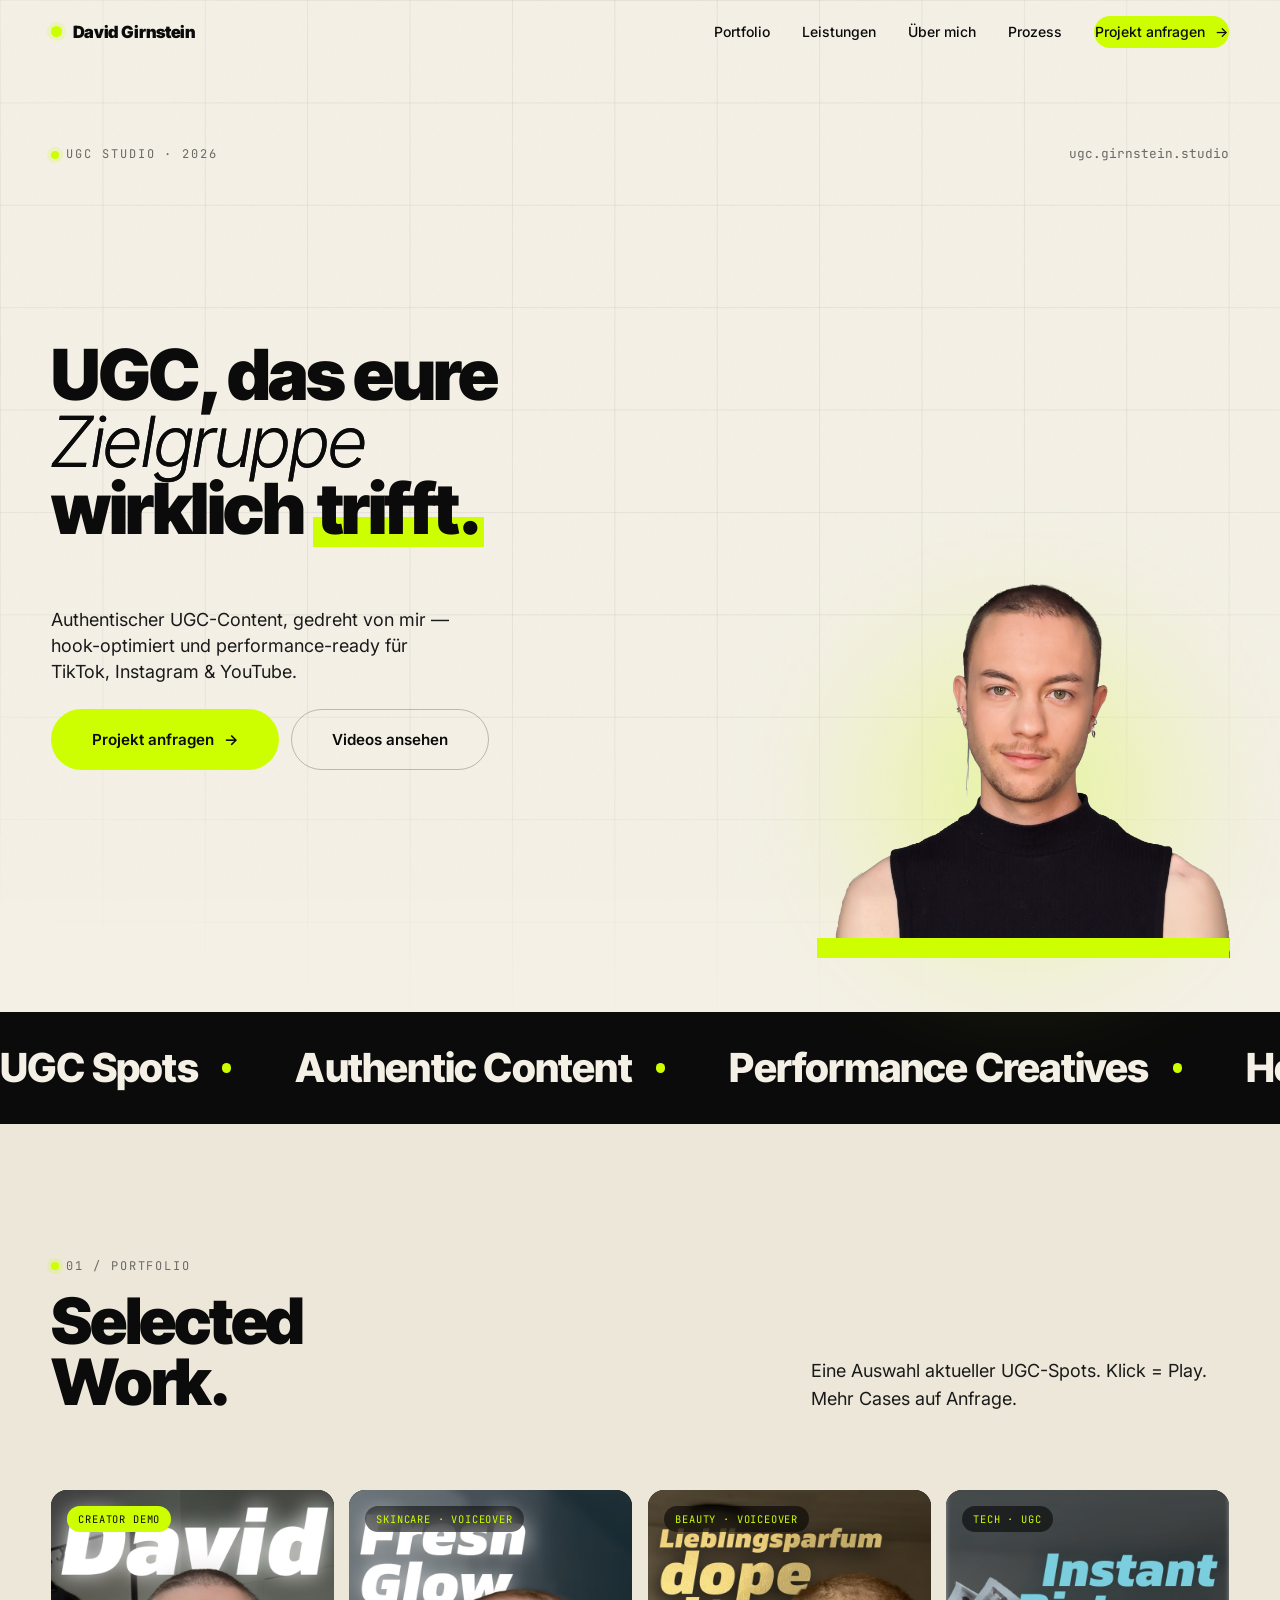
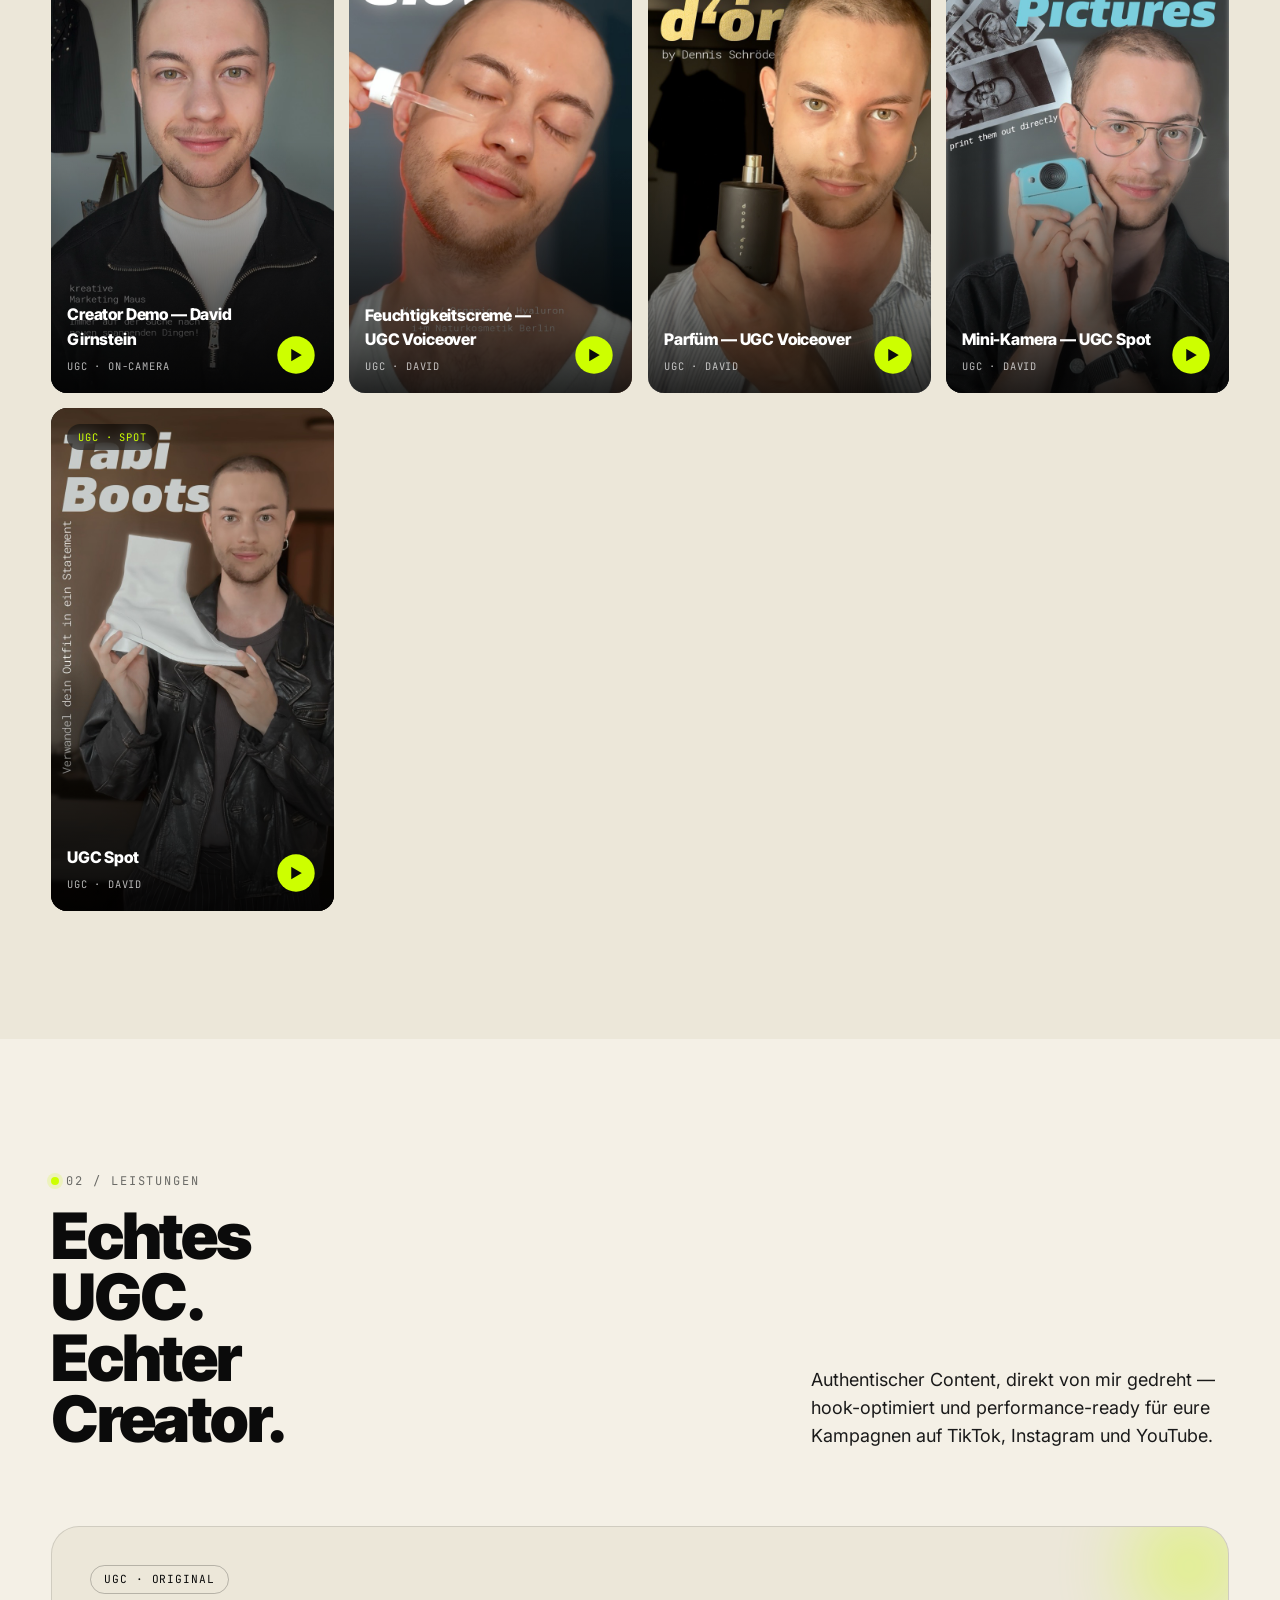
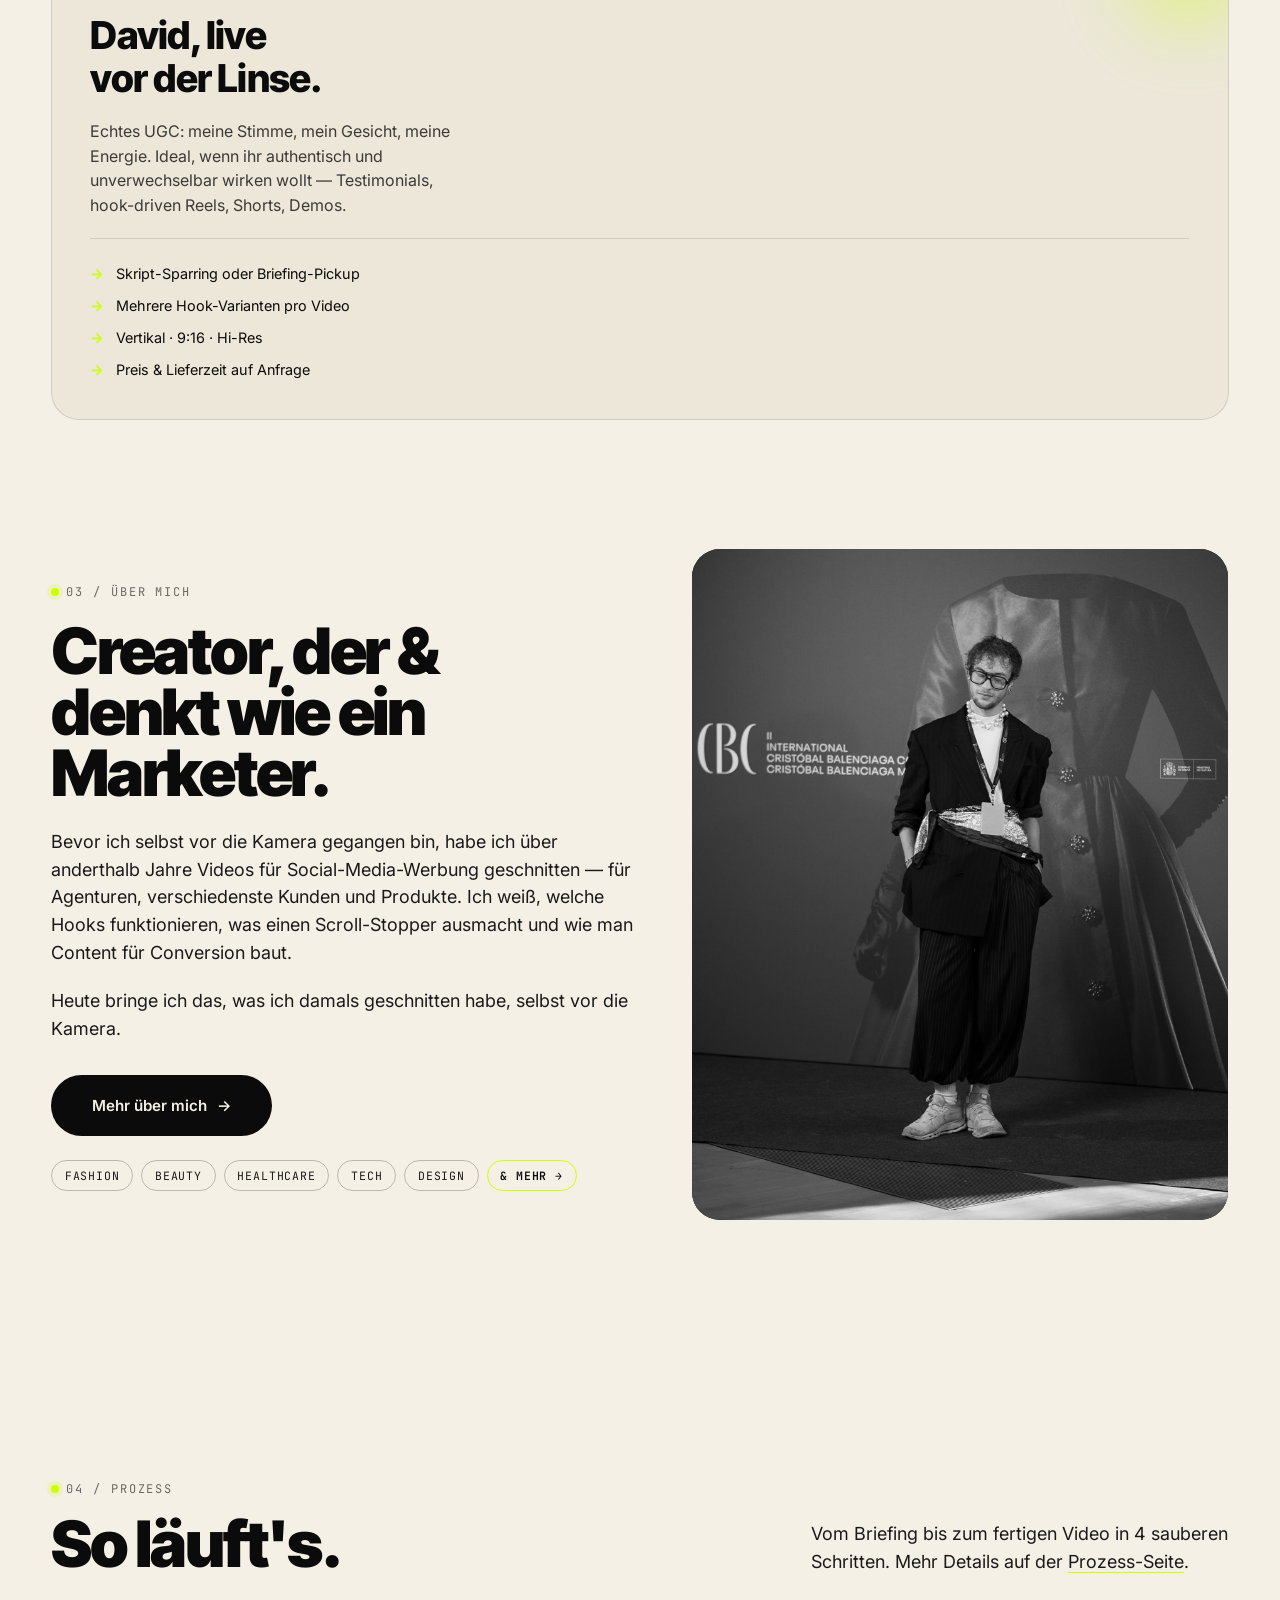
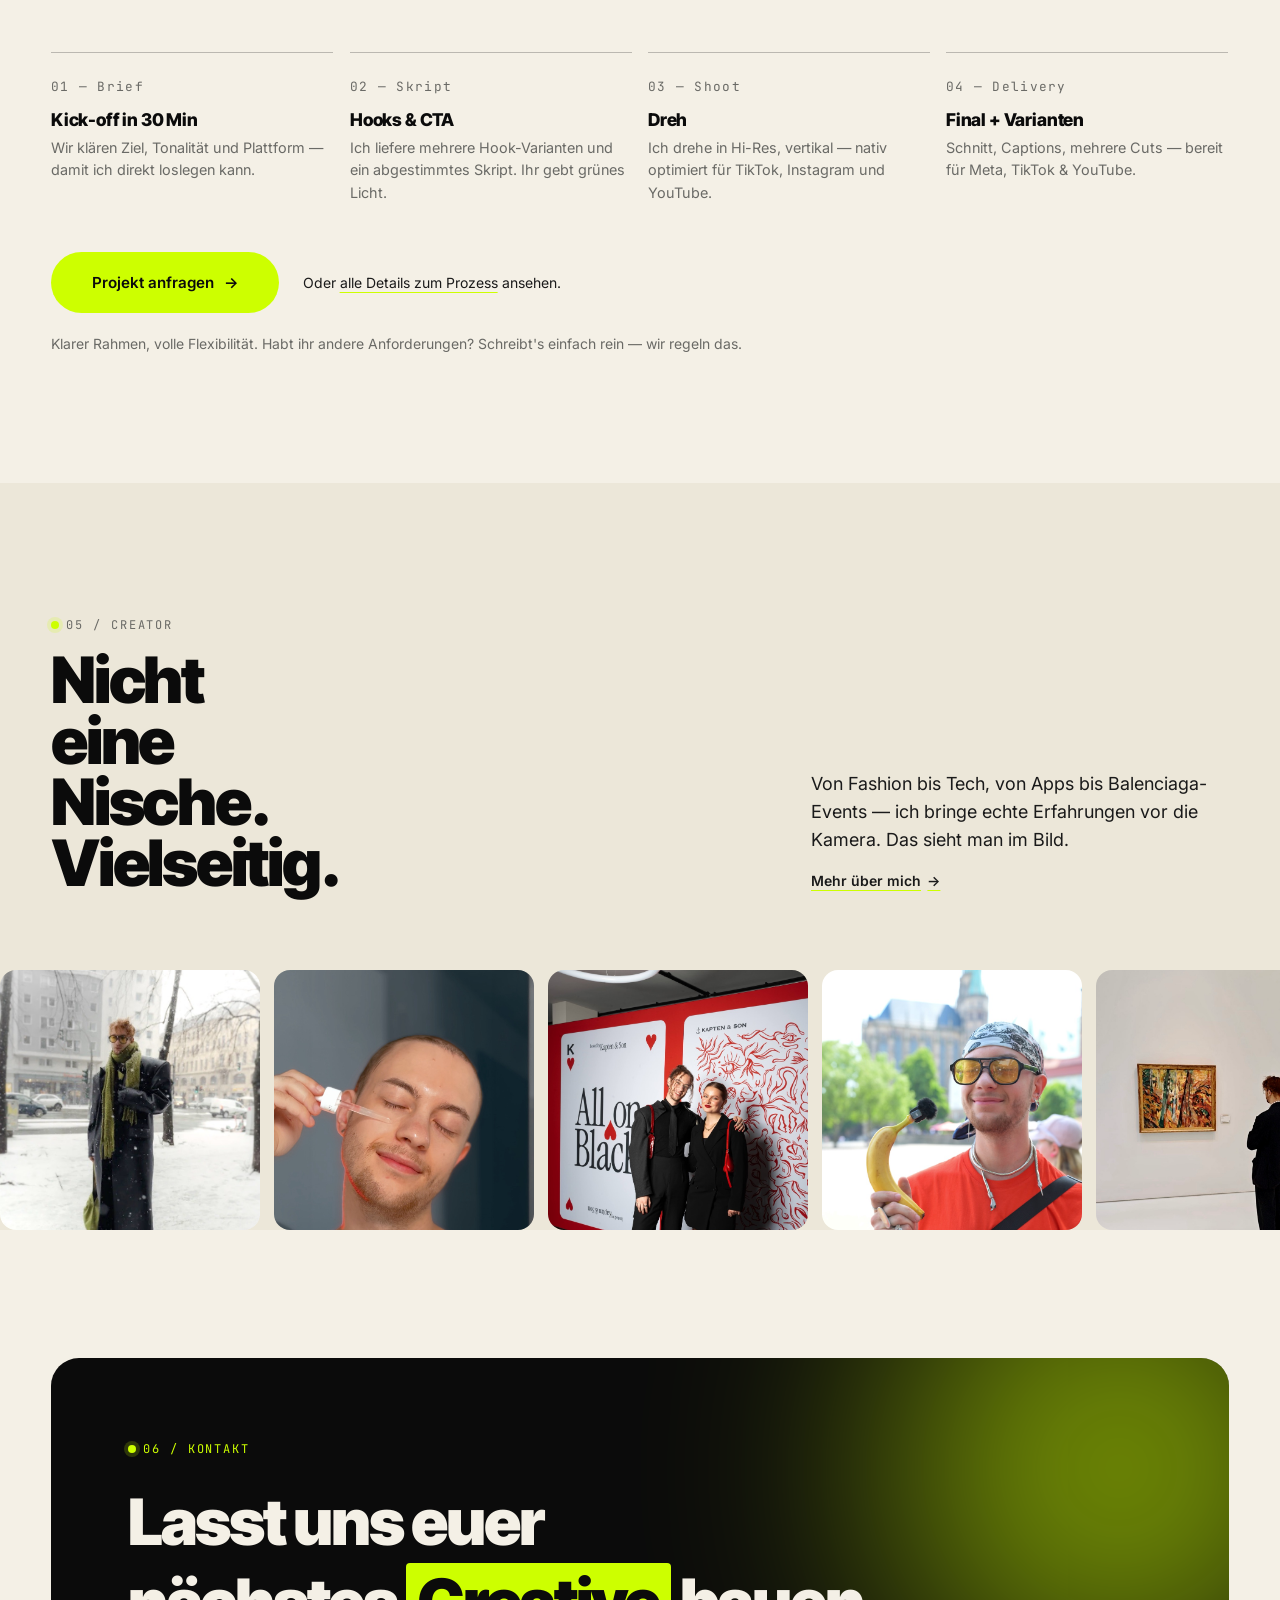
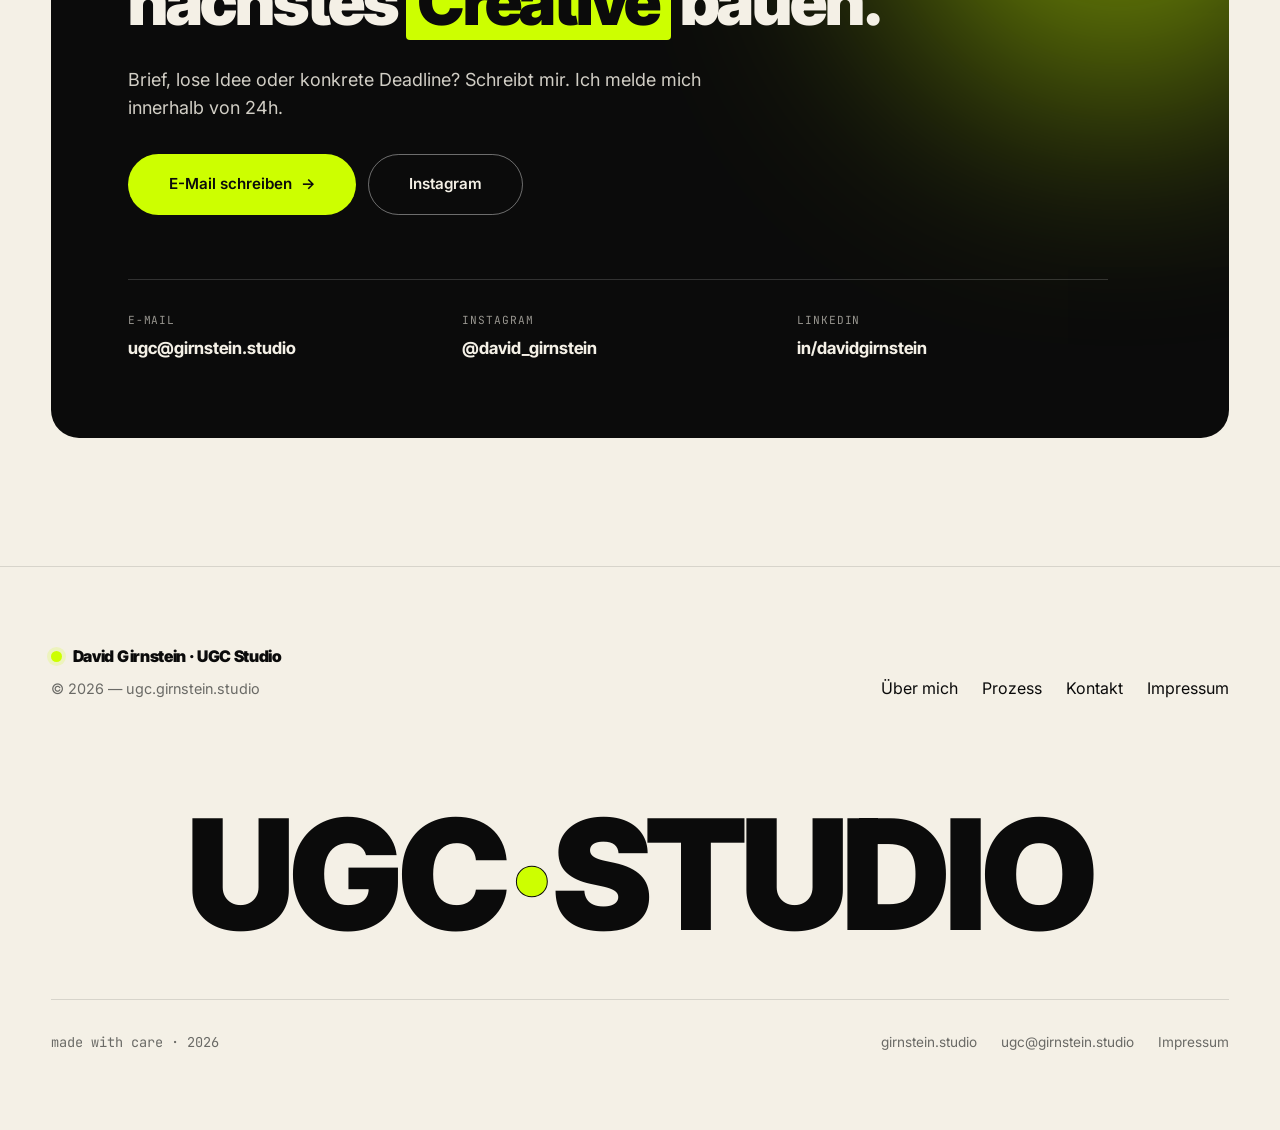
==== index.html @ 69246abd "mobile verbesserungen" ====
<!doctype html>
<html lang="de">
<head>
  <meta charset="utf-8" />
  <meta name="viewport" content="width=device-width, initial-scale=1, viewport-fit=cover" />
  <title>David Girnstein — UGC Studio</title>
  <meta name="description" content="Authentischer UGC-Content, der eure Zielgruppe wirklich trifft. Von David Girnstein — hook-optimiert und performance-ready." />
  <meta name="theme-color" content="#F4F0E6" />

  <meta property="og:type" content="website" />
  <meta property="og:title" content="David Girnstein — UGC Studio" />
  <meta property="og:description" content="Authentischer UGC-Content, der eure Zielgruppe wirklich trifft." />
  <meta property="og:url" content="https://ugc.girnstein.studio/" />
  <meta property="og:image" content="https://ugc.girnstein.studio/assets/images/og.jpg" />
  <meta name="twitter:card" content="summary_large_image" />

  <link rel="preconnect" href="https://fonts.googleapis.com" />
  <link rel="preconnect" href="https://fonts.gstatic.com" crossorigin />
  <link rel="stylesheet" href="https://fonts.googleapis.com/css2?family=Inter+Tight:wght@300;400;700;800;900&family=Inter:wght@400;500;600;700&family=JetBrains+Mono:wght@400;500&display=swap" />

  <link rel="icon" type="image/svg+xml" href="data:image/svg+xml,%3Csvg xmlns='http://www.w3.org/2000/svg' viewBox='0 0 64 64'%3E%3Crect width='64' height='64' rx='14' fill='%230B0B0B'/%3E%3Ccircle cx='32' cy='32' r='12' fill='%23CDFF00'/%3E%3C/svg%3E" />

  <link rel="stylesheet" href="css/style.css" />

  <!-- ============================================================
    Feature Flag: KI-Avatar Modus
    Auf true setzen, sobald der KI-Avatar-Modus verfügbar ist.
    ============================================================ -->
  <script>
    var ENABLE_KI_AVATAR = false;
    document.documentElement.classList.add(ENABLE_KI_AVATAR ? 'ki-on' : 'ki-off');
  </script>
</head>

<body>

  <div class="noise" aria-hidden="true"></div>

  <!-- ============== HEADER ============== -->
  <header class="site-header" id="siteHeader">
    <a class="brand" href="/" aria-label="Zur Startseite">
      <span class="brand-dot" aria-hidden="true"></span>
      David Girnstein
    </a>

    <button class="nav-toggle" id="navToggle" aria-label="Navigation öffnen" aria-expanded="false">
      <span></span>
    </button>
    <!-- X-Button: gleiche Position wie Hamburger, wechseln sich ab -->
    <button class="nav-close" id="navClose" aria-label="Navigation schließen">✕</button>

    <nav id="primaryNav">
      <ul class="nav-links">
        <li><a href="#work">Portfolio</a></li>
        <li><a href="#services">Leistungen</a></li>
        <li><a href="about.html">Über mich</a></li>
        <li><a href="process.html">Prozess</a></li>
        <li class="nav-cta-mobile"><a class="btn btn-primary" href="#contact">Projekt anfragen <span class="arrow">→</span></a></li>
      </ul>
    </nav>
  </header>


  <!-- ============== HERO ============== -->
  <section class="hero">
    <div class="hero-grid" aria-hidden="true"></div>

    <div class="hero-inner">
      <div class="hero-meta">
        <span class="eyebrow">UGC Studio · 2026</span>
        <span class="mono" style="font-size: 0.8rem; color: var(--muted);">ugc.girnstein.studio</span>
      </div>

      <div class="hero-split">
        <div class="hero-left">
          <h1 class="hero-headline">
            <span class="word"><span>UGC, das eure</span></span><br />
            <span class="word"><span><em>Zielgruppe</em></span></span><br />
            <span class="word"><span>wirklich <span class="accent">trifft.</span></span></span>
          </h1>

          <div class="hero-bottom">
            <p class="hero-sub ki-feature-alt">
              Authentischer UGC-Content, gedreht von mir — hook-optimiert und performance-ready für TikTok, Instagram&nbsp;&amp;&nbsp;YouTube.
            </p>
            <p class="hero-sub ki-feature">
              Authentischer Content, gedreht von mir — oder mit einem KI-Avatar, der zu eurer Zielgruppe passt. Ein Take, unendliche Varianten.
            </p>
            <div class="hero-actions">
              <a class="btn btn-primary" href="#contact">Projekt anfragen <span class="arrow">→</span></a>
              <a class="btn btn-ghost" href="#work">Videos ansehen</a>
            </div>
          </div>
        </div>

        <div class="hero-right">
          <div class="hero-portrait">
            <!--
              Freisteller-Foto: Datei als "David_freisteller_01.png" in /assets/images/ ablegen.
              Das Bild wird automatisch angezeigt sobald die Datei vorhanden ist.
            -->
            <img
              src="assets/images/David_freisteller_01.png"
              alt="David Girnstein"
              loading="eager"
            />
            <!-- Grüner Balken — liegt über dem Bild und schneidet es unten ab -->
            <div class="portrait-bar" aria-hidden="true"></div>
          </div>
        </div>
      </div>
    </div>
  </section>


  <!-- ============== MARQUEE ============== -->
  <div class="marquee" aria-hidden="true">
    <div class="marquee-track">
      <span class="marquee-item">UGC Spots</span>
      <span class="marquee-item ki-feature">KI-Avatar Swap</span>
      <span class="marquee-item ki-feature-alt">Authentic Content</span>
      <span class="marquee-item">Performance Creatives</span>
      <span class="marquee-item">Hook Tests</span>
      <span class="marquee-item">Scroll-Stoppers</span>
      <span class="marquee-item ki-feature">Variant Engine</span>
      <span class="marquee-item ki-feature-alt">Real Creator</span>
      <!-- duplicated for seamless loop -->
      <span class="marquee-item">UGC Spots</span>
      <span class="marquee-item ki-feature">KI-Avatar Swap</span>
      <span class="marquee-item ki-feature-alt">Authentic Content</span>
      <span class="marquee-item">Performance Creatives</span>
      <span class="marquee-item">Hook Tests</span>
      <span class="marquee-item">Scroll-Stoppers</span>
      <span class="marquee-item ki-feature">Variant Engine</span>
      <span class="marquee-item ki-feature-alt">Real Creator</span>
    </div>
  </div>


  <!-- ============== PORTFOLIO ============== -->
  <section id="work" class="section" style="background: var(--bg-2);">
    <div class="container">
      <div class="section-title">
        <div class="title-text reveal">
          <span class="eyebrow" style="margin-bottom: 1rem; display: inline-flex;">01 / Portfolio</span>
          <h2>Selected<br/>Work.</h2>
        </div>
        <p class="title-aside reveal" data-delay="1">
          Eine Auswahl aktueller UGC-Spots. Klick&nbsp;= Play. Mehr Cases auf Anfrage.
        </p>
      </div>

      <div class="work-grid" id="workGrid">

        <!-- Video 0: Creator Demo / Seeply -->
        <article class="work-card reveal" data-cat="ugc" data-yt="lx2DXyqhLYw">
          <span class="badge" style="background: var(--lime); color: var(--ink);">Creator Demo</span>
          <img class="thumb" src="assets/images/vorstellung.jpg" alt="Creator Demo — David Girnstein" loading="lazy" width="1080" height="1920" />
          <div class="overlay" aria-hidden="true"></div>
          <div class="meta">
            <div>
              <strong>Creator Demo — David Girnstein</strong>
              <small>UGC · On-Camera</small>
            </div>
            <div class="play" aria-hidden="true">▶</div>
          </div>
        </article>

        <!-- Video 1: Skincare -->
        <article class="work-card reveal" data-cat="ugc" data-yt="YdM6fE8bQ_o">
          <span class="badge">Skincare · Voiceover</span>
          <img class="thumb" src="assets/images/work-01.jpeg" alt="Feuchtigkeitscreme — UGC Voiceover" loading="lazy" width="1080" height="1920" />
          <div class="overlay" aria-hidden="true"></div>
          <div class="meta">
            <div>
              <strong>Feuchtigkeitscreme — UGC Voiceover</strong>
              <small>UGC · David</small>
            </div>
            <div class="play" aria-hidden="true">▶</div>
          </div>
        </article>

        <!-- Video 2: Beauty / Parfüm -->
        <article class="work-card reveal" data-delay="1" data-cat="ugc" data-yt="PeCv6GXr99Y">
          <span class="badge">Beauty · Voiceover</span>
          <img class="thumb" src="assets/images/work-02.jpeg" alt="Parfüm — UGC Voiceover" loading="lazy" width="1080" height="1920" />
          <div class="overlay" aria-hidden="true"></div>
          <div class="meta">
            <div>
              <strong>Parfüm — UGC Voiceover</strong>
              <small>UGC · David</small>
            </div>
            <div class="play" aria-hidden="true">▶</div>
          </div>
        </article>

        <!-- Video 3: Tech -->
        <article class="work-card reveal" data-delay="2" data-cat="ugc" data-yt="KbUX4i_vCnw">
          <span class="badge">Tech · UGC</span>
          <img class="thumb" src="assets/images/work-03.jpeg" alt="Mini-Kamera — UGC Spot" loading="lazy" width="1080" height="1920" />
          <div class="overlay" aria-hidden="true"></div>
          <div class="meta">
            <div>
              <strong>Mini-Kamera — UGC Spot</strong>
              <small>UGC · David</small>
            </div>
            <div class="play" aria-hidden="true">▶</div>
          </div>
        </article>

        <!-- Video 4 -->
        <article class="work-card reveal" data-delay="3" data-cat="ugc" data-yt="lSCPW9u-xY8">
          <span class="badge">UGC · Spot</span>
          <img class="thumb" src="assets/images/work-04.jpeg" alt="UGC Spot" loading="lazy" width="1080" height="1920" />
          <div class="overlay" aria-hidden="true"></div>
          <div class="meta">
            <div>
              <strong>UGC Spot</strong>
              <small>UGC · David</small>
            </div>
            <div class="play" aria-hidden="true">▶</div>
          </div>
        </article>

        <!-- KI-Avatar placeholder — wird sichtbar wenn ENABLE_KI_AVATAR = true -->
        <article class="work-card reveal ki-feature" data-delay="1" data-cat="avatar" hidden>
          <span class="badge">Avatar · Demo</span>
          <div class="placeholder">[ KI-Avatar Variant ]</div>
          <div class="overlay" aria-hidden="true"></div>
          <div class="meta">
            <div>
              <strong>Avatar Demo</strong>
              <small>KI-Avatar</small>
            </div>
            <div class="play" aria-hidden="true">▶</div>
          </div>
        </article>

      </div>
    </div>
  </section>


  <!-- ============== SERVICES ============== -->
  <section id="services" class="section">
    <div class="container">

      <!-- Heading: KI OFF -->
      <div class="section-title ki-feature-alt">
        <div class="title-text reveal">
          <span class="eyebrow" style="margin-bottom: 1rem; display: inline-flex;">02 / Leistungen</span>
          <h2>Echtes UGC.<br/>Echter Creator.</h2>
        </div>
        <p class="title-aside reveal" data-delay="1">
          Authentischer Content, direkt von mir gedreht — hook-optimiert und performance-ready für eure Kampagnen auf TikTok, Instagram und YouTube.
        </p>
      </div>

      <!-- Heading: KI ON -->
      <div class="section-title ki-feature">
        <div class="title-text reveal">
          <span class="eyebrow" style="margin-bottom: 1rem; display: inline-flex;">02 / Leistungen</span>
          <h2>Zwei&nbsp;Modi.<br/>Ein&nbsp;Studio.</h2>
        </div>
        <p class="title-aside reveal" data-delay="1">
          Ihr bekommt entweder mich vor der Kamera — oder einen KI-Avatar, der genauso überzeugend liefert. Same delivery, andere Persona.
        </p>
      </div>

      <div class="services-grid">

        <article class="service-card reveal" data-delay="1">
          <div class="service-art" aria-hidden="true"></div>
          <span class="service-tag">UGC · Original</span>
          <h3>David, live<br/>vor der Linse.</h3>
          <p>Echtes UGC: meine Stimme, mein Gesicht, meine Energie. Ideal, wenn ihr authentisch und unverwechselbar wirken wollt — Testimonials, hook-driven Reels, Shorts, Demos.</p>
          <ul class="service-features">
            <li>Skript-Sparring oder Briefing-Pickup</li>
            <li>Mehrere Hook-Varianten pro Video</li>
            <li>Vertikal · 9:16 · Hi-Res</li>
            <li>Preis & Lieferzeit auf Anfrage</li>
          </ul>
        </article>

        <!-- KI-Avatar Card — wird sichtbar wenn ENABLE_KI_AVATAR = true -->
        <article class="service-card is-featured reveal ki-feature" data-delay="2">
          <div class="service-art" aria-hidden="true"></div>
          <span class="service-tag">Mode 02 · Avatar Swap</span>
          <h3>Ein Take.<br/>Unendlich Gesichter.</h3>
          <p>Ich drehe das Original, dann lege ich euren Wunsch-Creator drüber. Andere Demografie? Andere Sprache? Andere Persona? Kein neues Shooting nötig.</p>
          <ul class="service-features">
            <li>Auswahl aus diverser Avatar-Library</li>
            <li>Lippenproof & natürliche Mimik</li>
            <li>Mehrere Varianten pro Spot</li>
            <li>A/B-tauglich für Performance Ads</li>
          </ul>
        </article>

      </div>

      <!-- Stats: aktuell ausgeblendet — erst wieder aktivieren wenn sinnvolle Werte vorhanden -->
      <!--
      <div class="stats">...</div>
      -->
    </div>
  </section>


  <!-- ============== ABOUT TEASER ============== -->
  <section class="section" style="padding-top: 0;">
    <div class="container">
      <div class="about-teaser">
        <div class="copy reveal">
          <span class="eyebrow" style="margin-bottom: 1.25rem; display: inline-flex;">03 / Über mich</span>
          <h2>Creator, der&nbsp;&amp;<br/>denkt wie&nbsp;ein Marketer.</h2>
          <p>Bevor ich selbst vor die Kamera gegangen bin, habe ich über anderthalb Jahre Videos für Social-Media-Werbung geschnitten — für Agenturen, verschiedenste Kunden und Produkte. Ich weiß, welche Hooks funktionieren, was einen Scroll-Stopper ausmacht und wie man Content für Conversion baut.</p>
          <p>Heute bringe ich das, was ich damals geschnitten habe, selbst vor die Kamera.</p>
          <a class="btn btn-dark" href="about.html">Mehr über mich <span class="arrow">→</span></a>

          <div class="niche-tags reveal" data-delay="3">
            <span class="niche-tag-item">Fashion</span>
            <span class="niche-tag-item">Beauty</span>
            <span class="niche-tag-item">Healthcare</span>
            <span class="niche-tag-item">Tech</span>
            <span class="niche-tag-item">Design</span>
            <a href="about.html#niches" class="niche-tag-item niche-tag-more">& mehr →</a>
          </div>
        </div>
        <div class="imgwrap reveal" data-delay="2">
          <img src="assets/images/David-01.jpg" alt="David Girnstein" loading="lazy" />
        </div>
      </div>
    </div>
  </section>


  <!-- ============== PROCESS preview ============== -->
  <section class="section">
    <div class="container">
      <div class="section-title">
        <div class="title-text reveal">
          <span class="eyebrow" style="margin-bottom: 1rem; display: inline-flex;">04 / Prozess</span>
          <h2>So&nbsp;läuft's.</h2>
        </div>
        <p class="title-aside reveal" data-delay="1">
          Vom Briefing bis zum fertigen Video in 4 sauberen Schritten. Mehr Details auf der <a href="process.html" style="text-decoration: underline; text-decoration-color: var(--lime); text-underline-offset: 4px;">Prozess-Seite</a>.
        </p>
      </div>

      <div class="steps">
        <div class="step reveal">
          <span class="num">01 — Brief</span>
          <h4>Kick-off in 30&nbsp;Min</h4>
          <p>Wir klären Ziel, Tonalität und Plattform — damit ich direkt loslegen kann.</p>
        </div>
        <div class="step reveal" data-delay="1">
          <span class="num">02 — Skript</span>
          <h4>Hooks &amp; CTA</h4>
          <p>Ich liefere mehrere Hook-Varianten und ein abgestimmtes Skript. Ihr gebt grünes Licht.</p>
        </div>
        <div class="step reveal" data-delay="2">
          <span class="num">03 — Shoot</span>
          <h4>Dreh</h4>
          <p>Ich drehe in Hi-Res, vertikal — nativ optimiert für TikTok, Instagram und YouTube.</p>
        </div>
        <div class="step reveal" data-delay="3">
          <span class="num">04 — Delivery</span>
          <h4>Final + Varianten</h4>
          <p>Schnitt, Captions, mehrere Cuts — bereit für Meta, TikTok &amp; YouTube.</p>
        </div>
      </div>

      <div class="process-cta reveal" style="margin-top: 3rem; display: flex; align-items: center; gap: 1.5rem; flex-wrap: wrap;">
        <a class="btn btn-primary" href="mailto:ugc@girnstein.studio?subject=Projekt%20anfragen">Projekt anfragen <span class="arrow">→</span></a>
        <span style="font-size: var(--fs-sm); color: var(--ink-2);">Oder <a href="process.html" style="text-decoration: underline; text-decoration-color: var(--lime); text-underline-offset: 4px;">alle Details zum Prozess</a> ansehen.</span>
      </div>
      <p class="reveal" style="margin-top: 1.25rem; font-size: var(--fs-sm); color: var(--muted);">Klarer Rahmen, volle Flexibilität. Habt ihr andere Anforderungen? Schreibt's einfach rein — wir regeln das.</p>
    </div>
  </section>


  <!-- ============== VIELFALT TEASER ============== -->
  <section class="section" style="background: var(--bg-2); padding-bottom: 0;">
    <div class="container">
      <div class="section-title">
        <div class="title-text reveal">
          <span class="eyebrow" style="margin-bottom: 1rem; display: inline-flex;">05 / Creator</span>
          <h2>Nicht eine<br/>Nische. Vielseitig.</h2>
        </div>
        <div class="title-aside reveal" data-delay="1">
          <p>Von Fashion bis Tech, von Apps bis Balenciaga-Events — ich bringe echte Erfahrungen vor die Kamera. Das sieht man im Bild.</p>
          <a href="about.html#niches" style="display: inline-flex; align-items: center; gap: 0.4rem; margin-top: 1rem; font-weight: 600; font-size: var(--fs-sm); text-decoration: underline; text-decoration-color: var(--lime); text-underline-offset: 4px;">Mehr über mich <span>→</span></a>
        </div>
      </div>
    </div>

    <div class="gallery-marquee" style="margin-top: clamp(2rem, 4vw, 3rem);">
      <div class="gallery-track">
        <div class="gallery-item"><img src="assets/images/niche-fashion.jpg" alt="Fashion" loading="lazy" /></div>
        <div class="gallery-item"><img src="assets/images/niche-beauty.jpg" alt="Beauty" loading="lazy" /></div>
        <div class="gallery-item"><img src="assets/images/niche-healthcare.jpg" alt="Healthcare" loading="lazy" /></div>
        <div class="gallery-item"><img src="assets/images/niche-tech.jpg" alt="Tech" loading="lazy" /></div>
        <div class="gallery-item"><img src="assets/images/niche-design.jpg" alt="Design" loading="lazy" /></div>
        <div class="gallery-item"><img src="assets/images/niche-more.jpg" alt="Mehr" loading="lazy" /></div>
        <div class="gallery-item"><img src="assets/images/niche-07.jpeg" alt="" loading="lazy" /></div>
        <div class="gallery-item"><img src="assets/images/niche-08.jpeg" alt="" loading="lazy" /></div>
        <div class="gallery-item"><img src="assets/images/niche-09.jpeg" alt="" loading="lazy" /></div>
        <div class="gallery-item"><img src="assets/images/niche-10.jpeg" alt="" loading="lazy" /></div>
        <div class="gallery-item"><img src="assets/images/niche-11.jpeg" alt="" loading="lazy" /></div>
        <!-- Duplikate für nahtlose Endlosschleife -->
        <div class="gallery-item" aria-hidden="true"><img src="assets/images/niche-fashion.jpg" alt="" loading="lazy" /></div>
        <div class="gallery-item" aria-hidden="true"><img src="assets/images/niche-beauty.jpg" alt="" loading="lazy" /></div>
        <div class="gallery-item" aria-hidden="true"><img src="assets/images/niche-healthcare.jpg" alt="" loading="lazy" /></div>
        <div class="gallery-item" aria-hidden="true"><img src="assets/images/niche-tech.jpg" alt="" loading="lazy" /></div>
        <div class="gallery-item" aria-hidden="true"><img src="assets/images/niche-design.jpg" alt="" loading="lazy" /></div>
        <div class="gallery-item" aria-hidden="true"><img src="assets/images/niche-more.jpg" alt="" loading="lazy" /></div>
        <div class="gallery-item" aria-hidden="true"><img src="assets/images/niche-07.jpeg" alt="" loading="lazy" /></div>
        <div class="gallery-item" aria-hidden="true"><img src="assets/images/niche-08.jpeg" alt="" loading="lazy" /></div>
        <div class="gallery-item" aria-hidden="true"><img src="assets/images/niche-09.jpeg" alt="" loading="lazy" /></div>
        <div class="gallery-item" aria-hidden="true"><img src="assets/images/niche-10.jpeg" alt="" loading="lazy" /></div>
        <div class="gallery-item" aria-hidden="true"><img src="assets/images/niche-11.jpeg" alt="" loading="lazy" /></div>
      </div>
    </div>
  </section>


  <!-- ============== CONTACT ============== -->
  <section id="contact" class="section">
    <div class="container">
      <div class="cta reveal">
        <div class="cta-content">
          <span class="eyebrow" style="margin-bottom: 1.5rem; display: inline-flex; color: var(--lime);">06 / Kontakt</span>
          <h2>Lasst uns euer<br/>nächstes <span class="accent accent--box">Creative</span> bauen.</h2>
          <p style="font-size: var(--fs-lg); max-width: 56ch; opacity: 0.85; margin-top: 1rem;">
            Brief, lose Idee oder konkrete Deadline? Schreibt mir. Ich melde mich innerhalb von 24h.
          </p>

          <div class="cta-row">
            <a class="btn btn-primary" href="mailto:ugc@girnstein.studio?subject=UGC%20Anfrage">E-Mail schreiben <span class="arrow">→</span></a>
            <a class="btn btn-ghost" style="color: var(--bg); border-color: rgba(255,255,255,0.4);" href="https://instagram.com/david_girnstein" target="_blank" rel="noopener">Instagram</a>
          </div>

          <div class="cta-info">
            <a href="mailto:ugc@girnstein.studio">
              <div class="label">E-Mail</div>
              <div class="value">ugc@girnstein.studio</div>
            </a>
            <a href="https://instagram.com/david_girnstein" target="_blank" rel="noopener">
              <div class="label">Instagram</div>
              <div class="value">@david_girnstein</div>
            </a>
            <a href="https://linkedin.com/in/davidgirnstein" target="_blank" rel="noopener">
              <div class="label">LinkedIn</div>
              <div class="value">in/davidgirnstein</div>
            </a>
          </div>
        </div>
      </div>
    </div>
  </section>


  <!-- ============== FOOTER ============== -->
  <footer class="site-footer">
    <div class="container">
      <div class="footer-top">
        <div>
          <div class="brand" style="font-size: 1rem;">
            <span class="brand-dot" aria-hidden="true"></span>
            David Girnstein · UGC Studio
          </div>
          <p style="margin-top: 0.6rem; color: var(--muted); font-size: 0.9rem;">© 2026 — ugc.girnstein.studio</p>
        </div>
        <div class="footer-links">
          <a href="about.html">Über mich</a>
          <a href="process.html">Prozess</a>
          <a href="#contact">Kontakt</a>
          <a href="impressum.html">Impressum</a>
        </div>
      </div>

      <div class="footer-mega" aria-hidden="true">
        UGC<span class="accent">·</span>STUDIO
      </div>

      <div class="footer-bottom">
        <span class="mono">made with care · 2026</span>
        <div class="footer-links">
          <a href="https://girnstein.studio" target="_blank" rel="noopener">girnstein.studio</a>
          <a href="mailto:ugc@girnstein.studio">ugc@girnstein.studio</a>
          <a href="impressum.html">Impressum</a>
        </div>
      </div>
    </div>
  </footer>

  <script src="js/main.js" defer></script>
</body>
</html>
---- css/style.css ----
/* ==========================================================================
   David Girnstein — UGC Studio
   Custom CSS · 2026
   ========================================================================== */

/* ---------- 1. Tokens ---------- */
:root {
  /* Colors */
  --lime: #CDFF00;
  --lime-deep: #B8E600;
  --bg: #F4F0E6;          /* Eggshell */
  --bg-2: #ECE7D9;        /* Eggshell deeper */
  --ink: #0B0B0B;         /* Near-black */
  --ink-2: #1A1A1A;
  --ink-3: #2A2A2A;
  --muted: #6A6A66;
  --muted-2: #9A9A95;
  --line: rgba(11, 11, 11, 0.12);
  --line-strong: rgba(11, 11, 11, 0.24);

  /* Typography scale - fluid */
  --fs-display: clamp(3.5rem, 11vw, 11rem);
  --fs-h1: clamp(2.75rem, 7vw, 6.5rem);
  --fs-h2: clamp(2.25rem, 5vw, 4.25rem);
  --fs-h3: clamp(1.5rem, 2.5vw, 2rem);
  --fs-lg: clamp(1.125rem, 1.4vw, 1.375rem);
  --fs-md: 1rem;
  --fs-sm: 0.875rem;
  --fs-xs: 0.75rem;

  /* Spacing */
  --pad-x: clamp(1.25rem, 4vw, 4.5rem);
  --section-y: clamp(5rem, 10vw, 9rem);

  /* Motion */
  --ease-out: cubic-bezier(0.22, 1, 0.36, 1);
  --ease-soft: cubic-bezier(0.4, 0, 0.2, 1);
  --dur-fast: 200ms;
  --dur: 400ms;
  --dur-slow: 800ms;

  /* Radii */
  --r-sm: 8px;
  --r-md: 16px;
  --r-lg: 28px;
  --r-pill: 999px;
}

/* ---------- 2. Reset ---------- */
*, *::before, *::after { box-sizing: border-box; margin: 0; padding: 0; }
html { scroll-behavior: smooth; -webkit-text-size-adjust: 100%; }
body {
  font-family: "Inter", system-ui, -apple-system, "Segoe UI", sans-serif;
  font-size: var(--fs-md);
  line-height: 1.55;
  color: var(--ink);
  background: var(--bg);
  -webkit-font-smoothing: antialiased;
  -moz-osx-font-smoothing: grayscale;
  overflow-x: hidden;
}
img, video { display: block; max-width: 100%; height: auto; }
a { color: inherit; text-decoration: none; }
button { background: none; border: none; cursor: pointer; font: inherit; color: inherit; }
ul { list-style: none; }
::selection { background: var(--lime); color: var(--ink); }

/* ---------- 3. Type ---------- */
.font-display, h1, h2, h3, .h-display {
  font-family: "Inter Tight", "Inter", sans-serif;
  font-weight: 900;
  letter-spacing: -0.035em;
  line-height: 0.95;
  color: var(--ink);
}
h1 { font-size: var(--fs-h1); }
h2 { font-size: var(--fs-h2); }
h3 { font-size: var(--fs-h3); font-weight: 800; letter-spacing: -0.02em; line-height: 1.1; }
.mono { font-family: "JetBrains Mono", ui-monospace, "SF Mono", monospace; }
.eyebrow {
  font-family: "JetBrains Mono", ui-monospace, monospace;
  font-size: var(--fs-xs);
  text-transform: uppercase;
  letter-spacing: 0.16em;
  color: var(--muted);
  display: inline-flex;
  align-items: center;
  gap: 0.6em;
}
.eyebrow::before {
  content: "";
  width: 0.5rem; height: 0.5rem;
  border-radius: 50%;
  background: var(--lime);
  box-shadow: 0 0 0 4px rgba(205, 255, 0, 0.18);
}

/* ---------- 4. Layout helpers ---------- */
.container {
  width: 100%;
  max-width: 1440px;
  margin-inline: auto;
  padding-inline: var(--pad-x);
}
.section { padding-block: var(--section-y); }
.grid { display: grid; gap: clamp(1rem, 2vw, 2rem); }

/* ---------- 5. Header / Nav ---------- */
.site-header {
  position: fixed;
  top: 0; left: 0; right: 0;
  z-index: 100;
  padding: 1rem var(--pad-x);
  display: flex;
  align-items: center;
  justify-content: space-between;
  transition: background var(--dur) var(--ease-soft), backdrop-filter var(--dur) var(--ease-soft), border-color var(--dur);
  border-bottom: 1px solid transparent;
}
.site-header.is-scrolled {
  background: rgba(244, 240, 230, 0.78);
  backdrop-filter: saturate(150%) blur(14px);
  -webkit-backdrop-filter: saturate(150%) blur(14px);
  border-bottom-color: var(--line);
}
.brand {
  display: flex; align-items: center; gap: 0.65rem;
  font-family: "Inter Tight", sans-serif;
  font-weight: 900;
  font-size: 1.05rem;
  letter-spacing: -0.02em;
}
.brand-dot {
  width: 0.7rem; height: 0.7rem;
  background: var(--lime);
  border-radius: 50%;
  display: inline-block;
  box-shadow: 0 0 0 4px rgba(205,255,0,0.18);
  animation: pulse 2.4s ease-out infinite;
}
@keyframes pulse {
  0%, 100% { box-shadow: 0 0 0 0 rgba(205,255,0,0.5); }
  50%       { box-shadow: 0 0 0 8px rgba(205,255,0,0); }
}
.nav-links { display: flex; gap: 2rem; align-items: center; }
.nav-links a {
  font-size: var(--fs-sm);
  font-weight: 500;
  position: relative;
  padding: 0.25rem 0;
  transition: color var(--dur-fast);
}
.nav-links a::after {
  content: ""; position: absolute; left: 0; right: 0; bottom: -2px;
  height: 2px; background: var(--lime);
  transform: scaleX(0); transform-origin: left;
  transition: transform var(--dur) var(--ease-out);
}
.nav-links a:hover::after { transform: scaleX(1); }

.nav-toggle {
  display: none;
  width: 44px; height: 44px;
  align-items: center; justify-content: center;
  border-radius: var(--r-pill);
  border: 1px solid var(--line-strong);
}
.nav-toggle span {
  width: 18px; height: 1.5px;
  background: var(--ink);
  position: relative;
  transition: transform var(--dur);
}
.nav-toggle span::before, .nav-toggle span::after {
  content: ""; position: absolute; left: 0; width: 18px; height: 1.5px;
  background: var(--ink);
  transition: transform var(--dur);
}
.nav-toggle span::before { top: -6px; }
.nav-toggle span::after  { top: 6px; }
.nav-open .nav-toggle span { background: transparent; }
.nav-open .nav-toggle span::before { top: 0; transform: rotate(45deg); }
.nav-open .nav-toggle span::after  { top: 0; transform: rotate(-45deg); }

/* X-Button — gleiche Basis-Styles wie Hamburger, immer unsichtbar auf Desktop */
.nav-close {
  display: none;           /* Desktop: nie sichtbar */
  width: 44px; height: 44px;
  align-items: center;
  justify-content: center;
  border-radius: var(--r-pill);
  border: 1px solid var(--line-strong);
  font-size: 1rem;
  color: var(--ink);
  cursor: pointer;
  background: none;
  flex-shrink: 0;
  z-index: 100;
}

@media (max-width: 860px) {
  /* #primaryNav aus dem Flex-Flow nehmen → Hamburger rutscht nach rechts */
  #primaryNav {
    position: absolute;
    left: -9999px;   /* aus der Sicht, aber fixed-children bleiben auf viewport */
    width: 0;
    height: 0;
    overflow: visible;
  }

  .nav-toggle { display: inline-flex; }

  /* X-Button: standardmäßig versteckt, erscheint wenn Nav offen */
  .nav-close { display: none; }
  .nav-open .nav-close {
    display: inline-flex;
    /* Position wird vom Header-Flex übernommen */
  }
  /* Hamburger verstecken wenn Nav offen — X ersetzt ihn */
  .nav-open .nav-toggle { display: none; }

  .nav-links {
    position: fixed;
    inset: 0;
    background: var(--bg);
    flex-direction: column;
    justify-content: center;
    align-items: flex-end;
    padding: 0 var(--pad-x);
    gap: 1rem;
    opacity: 0;
    pointer-events: none;
    transform: translateY(-12px);
    transition: opacity var(--dur), transform var(--dur);
    z-index: 90;
  }
  .nav-links a {
    font-size: clamp(1.75rem, 6vw, 2.5rem);
    font-weight: 800;
    font-family: "Inter Tight", sans-serif;
    letter-spacing: -0.02em;
    text-align: right;
  }
  .nav-open .nav-links { opacity: 1; pointer-events: auto; transform: translateY(0); }
  .nav-cta-mobile { margin-top: 1rem; }
}

/* ---------- 6. Buttons ---------- */
.btn {
  display: inline-flex;
  align-items: center;
  gap: 0.6rem;
  padding: 1.1rem 2.5rem;
  border-radius: var(--r-pill);
  font-weight: 600;
  font-size: 0.95rem;
  border: 1px solid transparent;
  transition: transform var(--dur) var(--ease-out), background var(--dur), color var(--dur), border-color var(--dur);
  white-space: nowrap;
  position: relative;
  overflow: hidden;
}
.btn-primary {
  background: var(--lime);
  color: var(--ink);
}
.btn-primary:hover { background: var(--ink); color: var(--lime); transform: translateY(-2px); }
.btn-ghost {
  background: transparent;
  border-color: var(--line-strong);
  color: var(--ink);
}
.btn-ghost:hover { background: var(--ink); color: var(--bg); border-color: var(--ink); transform: translateY(-2px); }
.btn-dark {
  background: var(--ink);
  color: var(--bg);
}
.btn-dark:hover { background: var(--lime); color: var(--ink); transform: translateY(-2px); }
.btn .arrow {
  display: inline-block;
  transition: transform var(--dur) var(--ease-out);
}
.btn:hover .arrow { transform: translateX(4px); }

/* ---------- 7. Hero ---------- */
.hero {
  position: relative;
  min-height: 100vh;
  padding: clamp(8rem, 16vh, 11rem) var(--pad-x) clamp(3rem, 6vh, 5rem);
  display: flex;
  flex-direction: column;
  justify-content: space-between;
  overflow-x: clip;
  overflow-y: visible;
}
.hero-grid {
  position: absolute; inset: 0; pointer-events: none;
  background-image:
    linear-gradient(var(--line) 1px, transparent 1px),
    linear-gradient(90deg, var(--line) 1px, transparent 1px);
  background-size: clamp(60px, 8vw, 110px) clamp(60px, 8vw, 110px);
  mask-image: radial-gradient(ellipse 90% 70% at 50% 35%, #000 50%, transparent 100%);
  -webkit-mask-image: radial-gradient(ellipse 90% 70% at 50% 35%, #000 50%, transparent 100%);
  opacity: 0.5;
}
.hero-inner { position: relative; z-index: 2; max-width: 1440px; margin: 0 auto; width: 100%; }
.hero-meta {
  display: flex;
  justify-content: space-between;
  align-items: flex-end;
  gap: 1.5rem;
  margin-bottom: clamp(1.5rem, 3vw, 2.5rem);
  flex-wrap: wrap;
}

/* Hero split: text left, portrait right */
.hero-split {
  display: grid;
  grid-template-columns: 65% 35%;
  align-items: stretch;
  gap: 0;
  min-height: clamp(65vh, 84vh, 92vh);
}
.hero-left {
  display: flex;
  flex-direction: column;
  justify-content: center;
  padding-bottom: clamp(3rem, 5vh, 5rem); /* breathing room above lime bar */
  z-index: 2;
}
.hero-right {
  position: relative;
  overflow: visible;
  z-index: 3;
}
.hero-portrait {
  /* Extend 10rem above hero-split into the header-padding area */
  position: absolute;
  left: 0;
  right: 0;
  bottom: 0;
  top: -10rem;
}
/* Soft lime glow behind portrait */
.hero-portrait::before {
  content: "";
  position: absolute;
  width: 70%;
  aspect-ratio: 1;
  background: var(--lime);
  border-radius: 50%;
  bottom: 20px;
  left: 50%;
  transform: translateX(-50%);
  filter: blur(80px);
  opacity: 0.3;
  z-index: 0;
  pointer-events: none;
}
.hero-portrait img {
  position: absolute;
  bottom: 0;
  left: 50%;
  transform: translateX(-50%);
  height: 100%;
  width: auto;
  max-width: 110%;
  object-fit: contain;
  object-position: bottom center;
  display: block;
  z-index: 1;
}
/* Grüner Balken — NUR so breit wie das Portrait-Element selbst */
.portrait-bar {
  position: absolute;
  bottom: 0;
  left: 0;
  right: 0;
  height: 20px;
  background: var(--lime);
  z-index: 5;
  pointer-events: none;
}

.hero-headline {
  /* Eigene Größe statt --fs-display (war 11vw = viel zu groß für 3 Zeilen).
     5.5vw bei 1440px = 79px → max 6rem = 96px → passt in beide Spalten. */
  font-size: clamp(1.75rem, 5.5vw, 6rem);
  margin-bottom: clamp(1.25rem, 2.5vw, 2rem);
}
.hero-headline .word {
  display: inline-block;
  overflow: hidden;
  vertical-align: top;
  /* Extra room prevents italic letters from getting clipped */
  padding: 0 0.12em 0.1em;
  margin: 0 -0.12em -0.1em;
}
.hero-headline .word > span {
  display: inline-block;
  transform: translateY(110%);
  animation: wordIn 1.1s var(--ease-out) forwards;
}
.hero-headline .word:nth-child(1) > span { animation-delay: 0.1s; }
.hero-headline .word:nth-child(2) > span { animation-delay: 0.2s; }
.hero-headline .word:nth-child(3) > span { animation-delay: 0.3s; }
.hero-headline .word:nth-child(4) > span { animation-delay: 0.4s; }
.hero-headline .word:nth-child(5) > span { animation-delay: 0.5s; }
@keyframes wordIn {
  to { transform: translateY(0); }
}
.hero-headline .accent {
  background: linear-gradient(180deg, transparent 0 60%, var(--lime) 60% 95%, transparent 95% 100%);
  padding: 0 0.05em;
}
.hero-headline em {
  font-style: italic;
  font-weight: 300;
  font-family: "Inter Tight", serif;
  letter-spacing: -0.02em;
  background: linear-gradient(90deg, var(--ink) 0%, var(--ink-2) 100%);
  -webkit-background-clip: text;
  background-clip: text;
}
.hero-bottom {
  margin-top: clamp(1.25rem, 2.5vw, 2rem);
}
.hero-sub {
  font-size: var(--fs-lg);
  color: var(--ink-2);
  max-width: 38ch;
  line-height: 1.45;
  font-weight: 400;
  margin-bottom: 1.5rem;
}
.hero-actions { display: flex; gap: 0.75rem; flex-wrap: wrap; }

@media (max-width: 860px) {
  /* Hero: Portrait unter den Headlines */
  .hero-split {
    grid-template-columns: 1fr;
    min-height: auto;
    gap: 0;
  }
  .hero-left {
    padding-bottom: 1.5rem;
    order: 1;
  }
  .hero-right {
    order: 2;
    height: clamp(260px, 50vw, 400px);
    overflow: hidden;
  }
  .hero-portrait {
    position: relative;
    top: 0;
    left: 0;
    right: 0;
    bottom: 0;
    width: 100%;
    height: 100%;
  }
  .hero-portrait img {
    position: absolute;
    bottom: 0;
    left: 50%;
    transform: translateX(-50%);
    height: 100%;
    width: auto;
    max-width: none;
  }
  .portrait-bar { height: 10px; }
}

/* ---------- 8. Marquee ---------- */
.marquee {
  border-block: 1px solid var(--line);
  background: var(--ink);
  color: var(--bg);
  padding-block: 1.5rem;
  overflow: hidden;
  position: relative;
}
.marquee-track {
  display: flex;
  gap: 4rem;
  width: max-content;
  animation: scroll 35s linear infinite;
}
.marquee-track:hover { animation-play-state: paused; }
.marquee-item {
  font-family: "Inter Tight", sans-serif;
  font-weight: 800;
  font-size: clamp(1.5rem, 3.5vw, 2.5rem);
  letter-spacing: -0.02em;
  display: inline-flex;
  align-items: center;
  gap: 1.5rem;
  white-space: nowrap;
}
.marquee-item::after {
  content: "";
  width: 0.6rem; height: 0.6rem;
  background: var(--lime);
  border-radius: 50%;
  flex-shrink: 0;
}
@keyframes scroll {
  to { transform: translateX(-50%); }
}

/* ---------- 9. Services ---------- */
.section-title {
  display: grid;
  grid-template-columns: 1fr 1fr;
  gap: 2rem;
  margin-bottom: clamp(3rem, 6vw, 5rem);
  align-items: end;
}
.section-title .title-text { max-width: 22ch; }
.section-title .title-aside {
  font-size: var(--fs-lg);
  color: var(--ink-2);
  max-width: 38ch;
  justify-self: end;
}
@media (max-width: 720px) {
  .section-title { grid-template-columns: 1fr; }
  .section-title .title-aside { justify-self: start; }
}

.services-grid {
  display: grid;
  grid-template-columns: 1fr 1fr;
  gap: clamp(1rem, 2vw, 1.5rem);
}
.service-card {
  background: var(--bg-2);
  border: 1px solid var(--line);
  border-radius: var(--r-lg);
  padding: clamp(1.5rem, 3vw, 2.5rem);
  position: relative;
  overflow: hidden;
  transition: transform var(--dur) var(--ease-out), border-color var(--dur);
  display: flex;
  flex-direction: column;
  gap: 1.25rem;
  min-height: clamp(380px, 42vw, 480px);
}
.service-card:hover {
  transform: translateY(-4px);
  border-color: var(--ink);
}
.service-card.is-featured {
  background: var(--ink);
  color: var(--bg);
  border-color: var(--ink);
}
.service-card.is-featured h3 { color: var(--bg); }
.service-card.is-featured .service-tag { background: var(--lime); color: var(--ink); border-color: var(--lime); }
.service-tag {
  display: inline-flex;
  align-items: center;
  gap: 0.4rem;
  padding: 0.3rem 0.8rem;
  border-radius: var(--r-pill);
  font-family: "JetBrains Mono", monospace;
  font-size: 0.7rem;
  letter-spacing: 0.08em;
  text-transform: uppercase;
  border: 1px solid var(--line-strong);
  align-self: flex-start;
}
.service-card h3 { font-size: clamp(1.75rem, 3vw, 2.5rem); }
.service-card p { color: inherit; opacity: 0.78; max-width: 38ch; }
.service-features {
  margin-top: auto;
  display: flex;
  flex-direction: column;
  gap: 0.6rem;
  padding-top: 1.5rem;
  border-top: 1px solid var(--line);
}
.service-card.is-featured .service-features { border-top-color: rgba(255,255,255,0.14); }
.service-features li {
  display: flex;
  align-items: center;
  gap: 0.7rem;
  font-size: 0.9rem;
}
.service-features li::before {
  content: "→";
  color: var(--lime);
  font-weight: 700;
}
.service-art {
  position: absolute;
  right: -1rem; top: -1rem;
  width: 110px; height: 110px;
  border-radius: 50%;
  background: var(--lime);
  filter: blur(40px);
  opacity: 0.45;
  pointer-events: none;
  transition: transform var(--dur-slow) var(--ease-out);
}
.service-card:hover .service-art { transform: scale(1.4); }

@media (max-width: 720px) {
  .services-grid { grid-template-columns: 1fr; }
  .service-card { min-height: auto; }
}

/* ---------- 10. Process strip (numbered) ---------- */
.steps {
  display: grid;
  grid-template-columns: repeat(4, 1fr);
  gap: 1rem;
  margin-top: clamp(3rem, 5vw, 4rem);
}
.step {
  border-top: 1px solid var(--line-strong);
  padding-top: 1.25rem;
}
.step .num {
  font-family: "JetBrains Mono", monospace;
  color: var(--muted);
  font-size: 0.8rem;
  letter-spacing: 0.1em;
}
.step h4 {
  font-family: "Inter Tight", sans-serif;
  font-weight: 800;
  font-size: 1.1rem;
  margin: 0.5rem 0 0.25rem;
  letter-spacing: -0.01em;
}
.step p { font-size: 0.9rem; color: var(--muted); }
@media (max-width: 720px) { .steps { grid-template-columns: 1fr 1fr; } }
@media (max-width: 480px) { .steps { grid-template-columns: 1fr; } }

/* ---------- 11. Portfolio / Showreel ---------- */
.work-filter {
  display: flex;
  flex-wrap: wrap;
  gap: 0.5rem;
  margin-bottom: clamp(2rem, 3vw, 2.5rem);
}
.chip {
  padding: 0.55rem 1.1rem;
  border-radius: var(--r-pill);
  border: 1px solid var(--line-strong);
  font-size: 0.85rem;
  font-weight: 500;
  transition: background var(--dur), color var(--dur), border-color var(--dur);
  font-family: "JetBrains Mono", monospace;
  letter-spacing: 0.04em;
}
.chip.is-active, .chip:hover {
  background: var(--ink);
  color: var(--bg);
  border-color: var(--ink);
}

.work-grid {
  display: grid;
  grid-template-columns: repeat(4, 1fr);
  gap: clamp(0.75rem, 1.2vw, 1.25rem);
}
@media (max-width: 1000px) { .work-grid { grid-template-columns: repeat(2, 1fr); } }
@media (max-width: 480px)  { .work-grid { grid-template-columns: 1fr; } }

.work-card {
  position: relative;
  border-radius: var(--r-md);
  overflow: hidden;
  aspect-ratio: 9 / 16;
  background: var(--ink);
  cursor: pointer;
  isolation: isolate;
}
.work-card .thumb {
  position: absolute; inset: 0;
  width: 100%; height: 100%;
  object-fit: cover;
  transition: transform 1.2s var(--ease-out);
  z-index: 1;
}
.work-card:hover .thumb { transform: scale(1.05); }
.work-card .placeholder {
  position: absolute; inset: 0;
  display: flex; align-items: center; justify-content: center;
  background: linear-gradient(135deg, #2a2a2a 0%, #0b0b0b 100%);
  color: var(--lime);
  font-family: "JetBrains Mono", monospace;
  font-size: 0.7rem;
  letter-spacing: 0.06em;
  z-index: 1;
}
.work-card .overlay {
  position: absolute;
  inset: 0;
  background: linear-gradient(180deg, transparent 50%, rgba(0,0,0,0.85) 100%);
  z-index: 2;
  pointer-events: none;
}
.work-card .meta {
  position: absolute;
  left: 1rem; right: 1rem; bottom: 1rem;
  z-index: 3;
  color: #fff;
  display: flex;
  justify-content: space-between;
  align-items: end;
  gap: 0.5rem;
}
.work-card .meta strong {
  font-family: "Inter Tight", sans-serif;
  font-weight: 800;
  font-size: 1rem;
  letter-spacing: -0.01em;
  display: block;
}
.work-card .meta small {
  font-family: "JetBrains Mono", monospace;
  font-size: 0.65rem;
  letter-spacing: 0.08em;
  text-transform: uppercase;
  color: rgba(255,255,255,0.7);
}
.work-card .play {
  width: 44px; height: 44px;
  border-radius: 50%;
  background: var(--lime);
  color: var(--ink);
  display: flex; align-items: center; justify-content: center;
  flex-shrink: 0;
  z-index: 3;
  transform: scale(0.85);
  transition: transform var(--dur) var(--ease-out);
}
.work-card:hover .play { transform: scale(1); }
.work-card .badge {
  position: absolute;
  top: 1rem; left: 1rem;
  z-index: 3;
  background: rgba(0,0,0,0.55);
  backdrop-filter: blur(8px);
  color: var(--lime);
  padding: 0.3rem 0.7rem;
  border-radius: var(--r-pill);
  font-family: "JetBrains Mono", monospace;
  font-size: 0.65rem;
  letter-spacing: 0.08em;
  text-transform: uppercase;
}

/* Video iframe takeover when activated */
.work-card.is-playing .thumb,
.work-card.is-playing .overlay,
.work-card.is-playing .placeholder,
.work-card.is-playing .meta,
.work-card.is-playing .play,
.work-card.is-playing .badge { display: none; }
/* Scale embed so Shorts fill the portrait card (crop side letterboxing) */
.work-card iframe {
  position: absolute;
  top: 50%;
  left: 50%;
  width: 316%;
  height: 100%;
  max-width: none;
  transform: translate(-50%, -50%);
  border: 0;
  z-index: 4;
  pointer-events: auto;
}

/* ---------- 12. Stats / Trust ---------- */
.stats {
  display: grid;
  grid-template-columns: repeat(4, 1fr);
  gap: 1rem;
  border-top: 1px solid var(--line);
  padding-top: clamp(2rem, 3vw, 3rem);
  margin-top: clamp(2rem, 3vw, 3rem);
}
.stat .num {
  font-family: "Inter Tight", sans-serif;
  font-weight: 900;
  font-size: clamp(2.5rem, 5vw, 4.5rem);
  letter-spacing: -0.04em;
  line-height: 1;
}
.stat .label {
  margin-top: 0.5rem;
  font-size: 0.85rem;
  color: var(--muted);
}
@media (max-width: 760px) { .stats { grid-template-columns: 1fr 1fr; } }

/* ---------- 13. About teaser ---------- */
.about-teaser {
  display: grid;
  grid-template-columns: 1.1fr 1fr;
  gap: clamp(1.5rem, 4vw, 4rem);
  align-items: center;
}
.about-teaser .copy h2 { margin-bottom: 1.5rem; }
.about-teaser .copy p { font-size: var(--fs-lg); color: var(--ink-2); margin-bottom: 1.25rem; }
.about-teaser .copy .btn { margin-top: 0.75rem; }
.about-teaser .imgwrap {
  border-radius: var(--r-lg);
  overflow: hidden;
  aspect-ratio: 4/5;
  background: var(--ink);
  position: relative;
}
.about-teaser .imgwrap img {
  width: 100%; height: 100%; object-fit: cover;
  filter: grayscale(50%);
  transition: filter 1s var(--ease-out), transform 2s var(--ease-out);
}
.about-teaser:hover .imgwrap img { filter: grayscale(0%); transform: scale(1.04); }
@media (max-width: 860px) {
  .about-teaser { grid-template-columns: 1fr; }
}

/* ---------- 14. CTA / Contact ---------- */
.cta {
  background: var(--ink);
  color: var(--bg);
  border-radius: var(--r-lg);
  padding: clamp(2.5rem, 6vw, 5rem);
  position: relative;
  overflow: hidden;
}
.cta::before {
  content: "";
  position: absolute;
  width: 460px; height: 460px;
  background: var(--lime);
  border-radius: 50%;
  filter: blur(120px);
  opacity: 0.55;
  top: -120px; right: -120px;
  pointer-events: none;
}
.cta-content { position: relative; z-index: 2; max-width: 980px; }
.cta h2 { color: var(--bg); margin-bottom: 1.5rem; }
/* Normale accent-Klasse (hero headline) */
/* CTA-spezifisch: volle Lime-Box, schwarzer Text — immer lesbar */
.cta h2 .accent--box {
  background: var(--lime);
  color: var(--ink);
  padding: 0 0.18em;
  border-radius: 4px;
  -webkit-box-decoration-break: clone;
  box-decoration-break: clone;
  display: inline;
  line-height: 1.15;
}
.cta h2 {
  line-height: 1.25;
}
.cta-row {
  display: flex;
  flex-wrap: wrap;
  gap: 0.75rem;
  margin-top: 2rem;
}
.cta-info {
  display: grid;
  grid-template-columns: repeat(3, 1fr);
  gap: 1.5rem;
  margin-top: clamp(2.5rem, 5vw, 4rem);
  padding-top: clamp(1.5rem, 3vw, 2rem);
  border-top: 1px solid rgba(255,255,255,0.16);
}
.cta-info .label {
  font-family: "JetBrains Mono", monospace;
  font-size: 0.7rem;
  text-transform: uppercase;
  letter-spacing: 0.08em;
  opacity: 0.6;
}
.cta-info .value {
  font-family: "Inter Tight", sans-serif;
  font-weight: 700;
  font-size: 1.05rem;
  margin-top: 0.4rem;
  word-break: break-word;
}
.cta-info a:hover .value { color: var(--lime); }
@media (max-width: 720px) { .cta-info { grid-template-columns: 1fr; } }

/* ---------- 15. Footer ---------- */
.site-footer {
  padding-block: clamp(3rem, 6vw, 5rem);
  border-top: 1px solid var(--line);
}
.footer-top {
  display: flex;
  justify-content: space-between;
  align-items: end;
  flex-wrap: wrap;
  gap: 2rem;
  padding-bottom: clamp(2rem, 4vw, 3rem);
}
.footer-mega {
  font-family: "Inter Tight", sans-serif;
  font-weight: 900;
  font-size: clamp(3rem, 12vw, 11rem);
  letter-spacing: -0.04em;
  line-height: 0.9;
  color: var(--ink);
  text-align: center;
  margin-block: clamp(2rem, 5vw, 3.5rem);
  white-space: nowrap;
  overflow: hidden;
  text-overflow: ellipsis;
}
.footer-mega .accent { color: var(--lime); -webkit-text-stroke: 1px var(--ink); }
.footer-bottom {
  display: flex;
  justify-content: space-between;
  align-items: center;
  flex-wrap: wrap;
  gap: 1rem;
  padding-top: clamp(1.5rem, 3vw, 2rem);
  border-top: 1px solid var(--line);
  font-size: 0.85rem;
  color: var(--muted);
}
.footer-links { display: flex; gap: 1.5rem; }
.footer-links a { transition: color var(--dur-fast); }
.footer-links a:hover { color: var(--ink); }

/* ---------- 16. Scroll reveal ---------- */
.reveal {
  opacity: 0;
  transform: translateY(28px);
  transition: opacity 0.9s var(--ease-out), transform 0.9s var(--ease-out);
  will-change: opacity, transform;
}
.reveal.is-visible { opacity: 1; transform: translateY(0); }
.reveal[data-delay="1"] { transition-delay: 0.08s; }
.reveal[data-delay="2"] { transition-delay: 0.16s; }
.reveal[data-delay="3"] { transition-delay: 0.24s; }
.reveal[data-delay="4"] { transition-delay: 0.32s; }

@media (prefers-reduced-motion: reduce) {
  *, *::before, *::after {
    animation-duration: 0.01ms !important;
    transition-duration: 0.01ms !important;
  }
  .reveal { opacity: 1; transform: none; }
}

/* ---------- 17. Subpage helpers ---------- */
.page-hero {
  padding: clamp(8rem, 18vh, 12rem) var(--pad-x) clamp(3rem, 6vw, 5rem);
  border-bottom: 1px solid var(--line);
}
.page-hero h1 {
  font-size: clamp(3rem, 9vw, 8rem);
  margin: 1rem 0 1.5rem;
  max-width: 18ch;
}
.prose {
  max-width: 68ch;
  font-size: var(--fs-lg);
  color: var(--ink-2);
}
.prose p + p { margin-top: 1rem; }
.prose h2, .prose h3 { margin-top: 3rem; margin-bottom: 1rem; color: var(--ink); }
.prose strong { color: var(--ink); font-weight: 700; }
.prose a {
  color: var(--ink);
  border-bottom: 2px solid var(--lime);
  transition: background var(--dur);
}
.prose a:hover { background: var(--lime); }

.timeline { display: grid; gap: 1rem; margin-top: 2rem; }
.timeline-item {
  display: grid;
  grid-template-columns: 80px 1fr;
  gap: 1.5rem;
  padding: 1.5rem 0;
  border-top: 1px solid var(--line);
  align-items: start;
}
.timeline-item .when {
  font-family: "JetBrains Mono", monospace;
  font-size: 0.8rem;
  letter-spacing: 0.06em;
  color: var(--muted);
  padding-top: 0.3rem;
}
.timeline-item h3 {
  font-family: "Inter Tight", sans-serif;
  font-weight: 800;
  font-size: 1.4rem;
  letter-spacing: -0.01em;
  margin-bottom: 0.5rem;
}
.timeline-item p { color: var(--muted); }
/* ---------- Prinzipien-Grid (about.html — 3 Spalten Desktop, 1 Spalte Mobile) ---------- */
.principles-grid {
  grid-template-columns: repeat(3, 1fr) !important;
}
@media (max-width: 720px) {
  .principles-grid {
    grid-template-columns: 1fr !important;
  }
  .principles-grid .service-card {
    min-height: auto;
  }
}

/* ---------- Timeline Mobile ---------- */
@media (max-width: 720px) {
  .timeline-item {
    grid-template-columns: 1fr;
    gap: 0.25rem;
    padding: 1rem 0;
  }
  .timeline-item .when {
    font-size: 0.72rem;
    padding-top: 0;
  }
  .timeline-item h3 {
    font-size: 1.05rem;
    margin-bottom: 0.3rem;
  }
  .timeline-item p {
    font-size: 0.82rem;
    line-height: 1.45;
  }
}

/* ---------- Mobile Nav Fix ---------- */
@media (max-width: 860px) {
  /* Header bekommt soliden Hintergrund wenn Nav offen */
  .nav-open .site-header {
    background: var(--bg);
    border-bottom-color: var(--line);
  }
  /* Nav-Links: oben Platz für Header lassen, close-Button überlappt nicht */
  .nav-open .nav-links {
    padding-top: 7rem;
    padding-bottom: 3rem;
  }
  /* Sicherstellen dass der X-Button über dem Nav-Overlay liegt */
  .nav-open .nav-close {
    position: relative;
    z-index: 101;
  }
}

/* ---------- 18. Floating noise + cursor ---------- */
.noise {
  position: fixed; inset: 0;
  pointer-events: none;
  z-index: 1;
  opacity: 0.025;
  background-image: url("data:image/svg+xml;utf8,<svg xmlns='http://www.w3.org/2000/svg' width='160' height='160'><filter id='n'><feTurbulence baseFrequency='0.9' numOctaves='3'/></filter><rect width='100%' height='100%' filter='url(%23n)'/></svg>");
  mix-blend-mode: multiply;
}

/* ---------- 19. Utility ---------- */
.sr-only {
  position: absolute; width: 1px; height: 1px;
  padding: 0; overflow: hidden; clip: rect(0,0,0,0);
  white-space: nowrap; border: 0;
}
.divider { height: 1px; background: var(--line); }

/* ---------- 20. Freisteller-Galerie (about.html) ---------- */
.freisteller-section { background: var(--ink); }
.freisteller-grid {
  display: flex;
  gap: clamp(1rem, 2vw, 2.5rem);
  align-items: flex-end;    /* Füße auf gleicher Höhe */
  overflow-x: auto;
  padding-bottom: 0;
  scrollbar-width: none;
}
.freisteller-grid::-webkit-scrollbar { display: none; }
.freisteller-item {
  flex: 0 0 auto;
}
.freisteller-item img {
  height: clamp(280px, 45vh, 520px);
  width: auto;
  max-width: none;
  object-fit: contain;
  object-position: bottom center;
  display: block;
  /* Kein Grayscale-Filter — Freistellerbilder farbenfroh zeigen */
}

/* ---------- 21a. Nischen-Tags (index.html About-Teaser) ---------- */
.niche-tags {
  display: flex;
  flex-wrap: wrap;
  gap: 0.5rem;
  margin-top: 1.5rem;
}
.niche-tag-item {
  font-family: "JetBrains Mono", monospace;
  font-size: 0.72rem;
  text-transform: uppercase;
  letter-spacing: 0.07em;
  padding: 0.35rem 0.8rem;
  border-radius: var(--r-pill);
  border: 1px solid var(--line-strong);
  color: var(--ink-2);
  background: transparent;
  white-space: nowrap;
}
a.niche-tag-more {
  border-color: var(--lime);
  color: var(--ink);
  font-weight: 600;
  transition: background var(--dur), color var(--dur);
}
a.niche-tag-more:hover { background: var(--lime); }

/* ---------- 21. Endlos-Galerie Marquee ---------- */
.gallery-marquee {
  overflow: hidden;
  width: 100%;
  display: block;
}
.gallery-track {
  display: -webkit-box;
  display: -ms-flexbox;
  display: flex;
  -ms-flex-wrap: nowrap;
  flex-wrap: nowrap;           /* NIE umbrechen */
  gap: 14px;
  -webkit-animation: gallery-scroll 32s linear infinite;
  animation: gallery-scroll 32s linear infinite;
  will-change: transform;
}
.gallery-marquee:hover .gallery-track {
  -webkit-animation-play-state: paused;
  animation-play-state: paused;
}
@-webkit-keyframes gallery-scroll {
  from { -webkit-transform: translateX(0); transform: translateX(0); }
  to   { -webkit-transform: translateX(-50%); transform: translateX(-50%); }
}
@keyframes gallery-scroll {
  from { transform: translateX(0); }
  to   { transform: translateX(-50%); }
}
.gallery-item {
  /* Feste Pixel-Größe — kein clamp(), kein aspect-ratio → zuverlässig in Safari + Chrome */
  -webkit-box-flex: 0;
  -ms-flex: 0 0 260px;
  flex: 0 0 260px;
  width: 260px;
  height: 260px;
  border-radius: var(--r-md);
  overflow: hidden;
  background: var(--bg-2);
  display: block;
}
.gallery-item img {
  display: block;
  width: 260px;
  height: 260px;
  -o-object-fit: cover;
  object-fit: cover;
  -o-object-position: center top;
  object-position: center top;
  -webkit-transition: -webkit-transform 0.5s var(--ease-out);
  transition: transform 0.5s var(--ease-out);
}
.gallery-item:hover img { -webkit-transform: scale(1.06); transform: scale(1.06); }
@media (prefers-reduced-motion: reduce) {
  .gallery-track {
    -webkit-animation: none;
    animation: none;
  }
}

/* ---------- 22. KI-Avatar Feature Flag ----------
   Gesteuert über ENABLE_KI_AVATAR in index.html.
   html.ki-off  = KI deaktiviert (Standard)
   html.ki-on   = KI aktiviert
   ------------------------------------------------ */

/* Wenn KI aus: alle ki-feature Elemente verstecken */
html.ki-off .ki-feature { display: none; }

/* Wenn KI an: alle ki-feature-alt Elemente verstecken */
html.ki-on .ki-feature-alt { display: none; }

/* Wenn KI aus: Service-Grid auf 1 Spalte, volle Breite */
html.ki-off .services-grid {
  grid-template-columns: 1fr;
}

/* Wenn KI aus: Stats-Grid auf 4 Spalten halten (doppelte Einträge durch Flag geregelt) */
@media (max-width: 760px) {
  html.ki-off .stats { grid-template-columns: 1fr 1fr; }
}
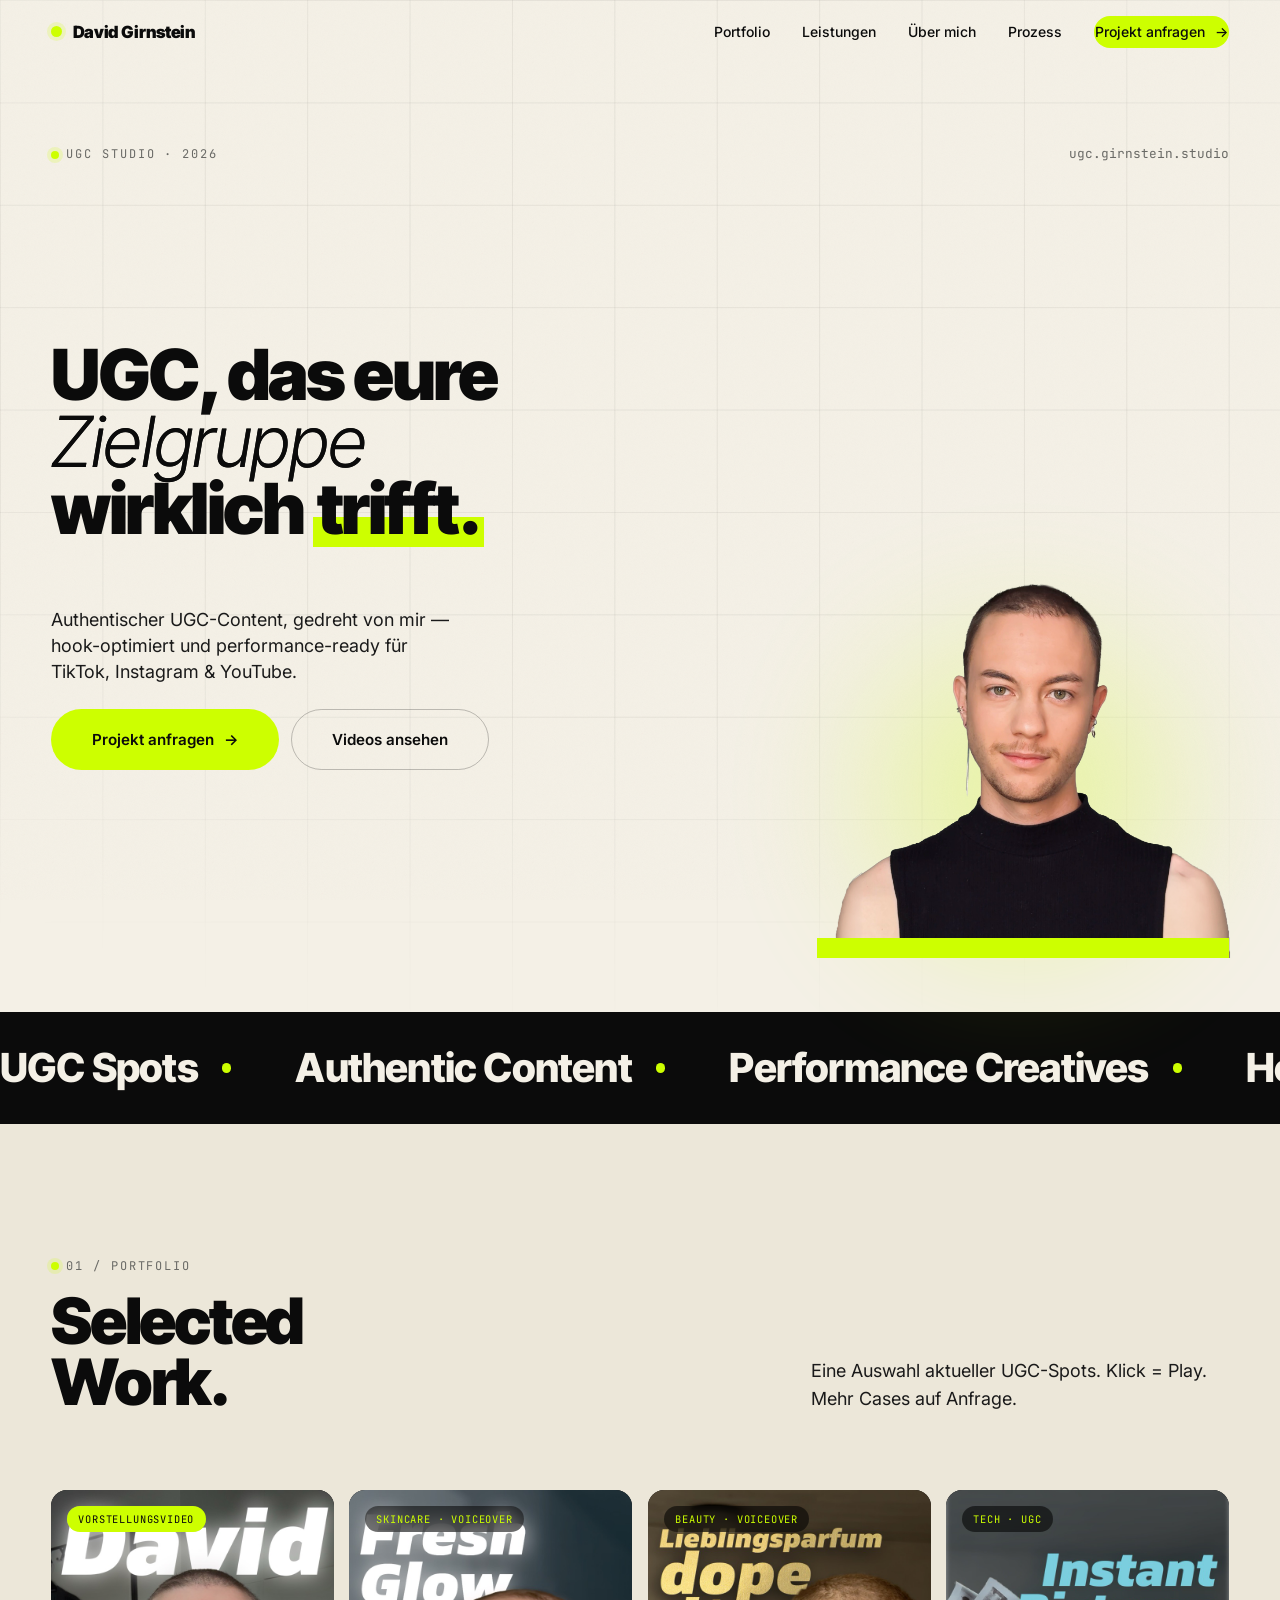
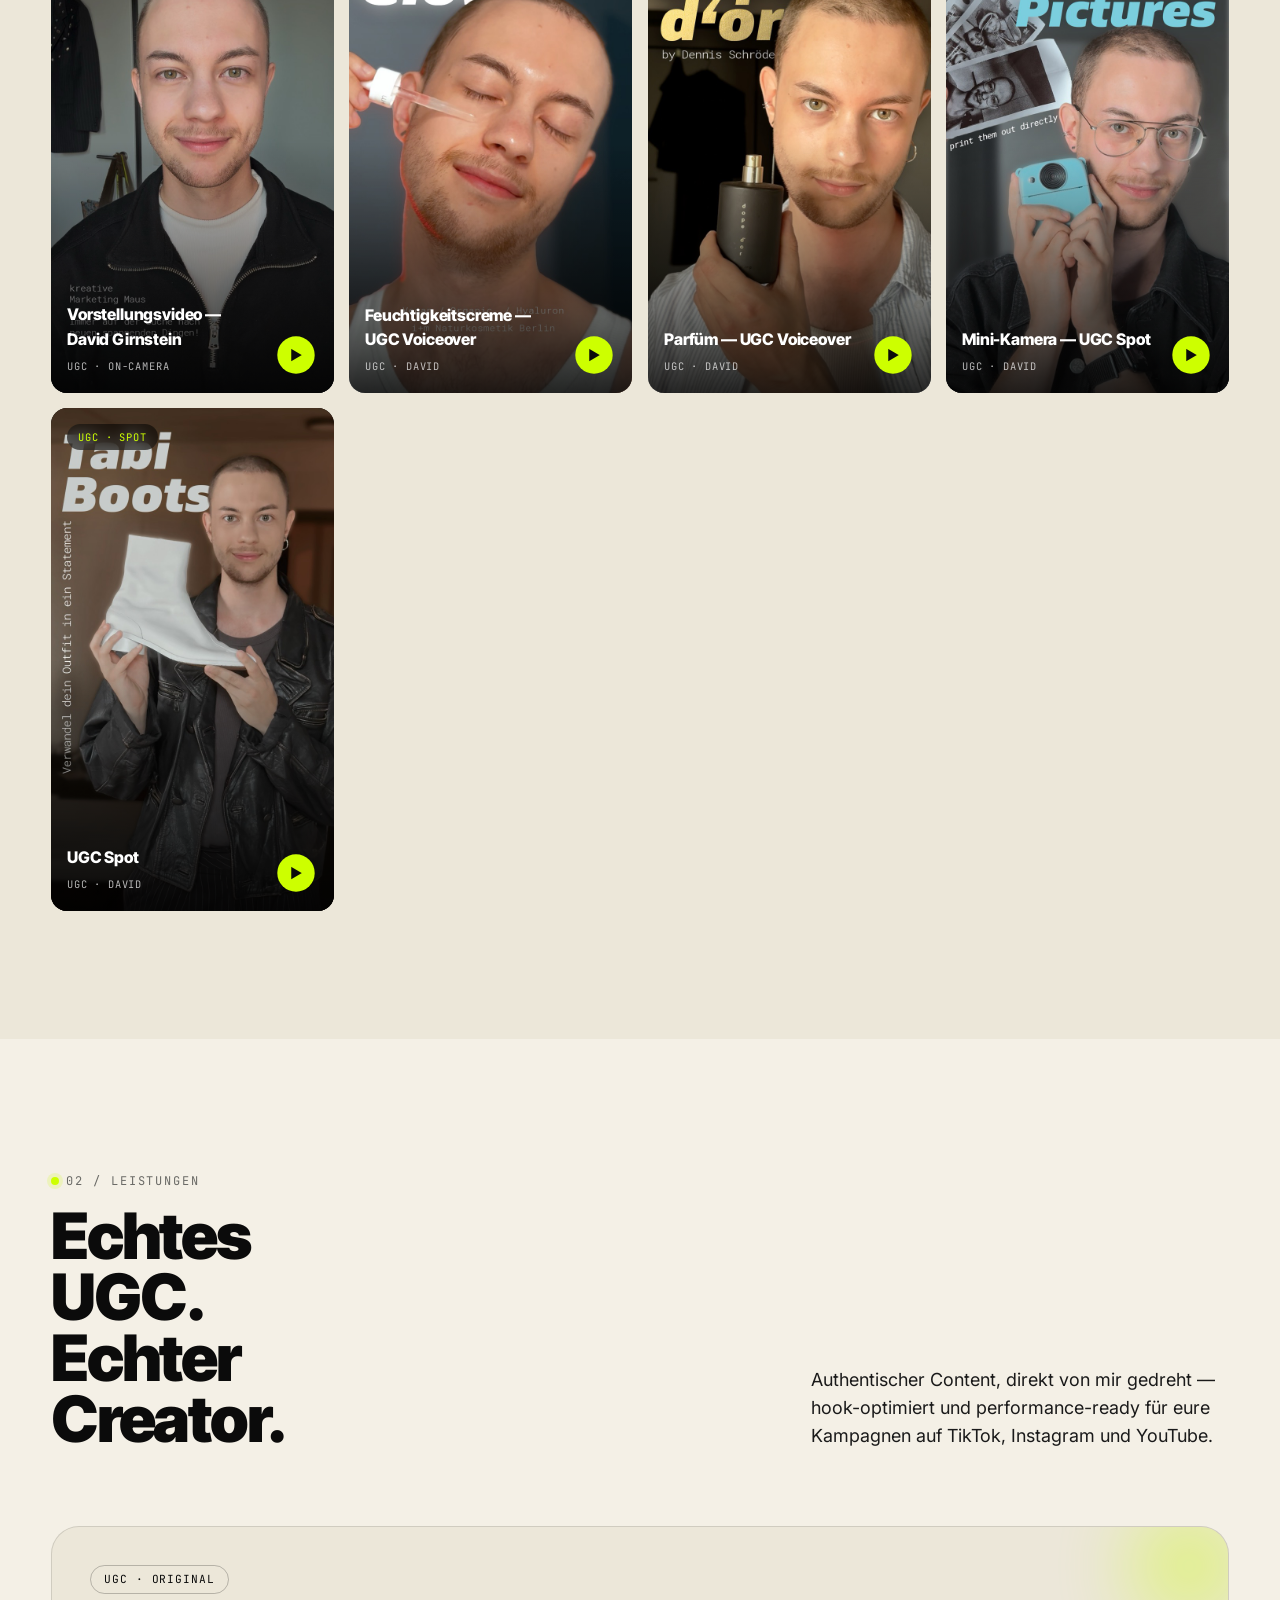
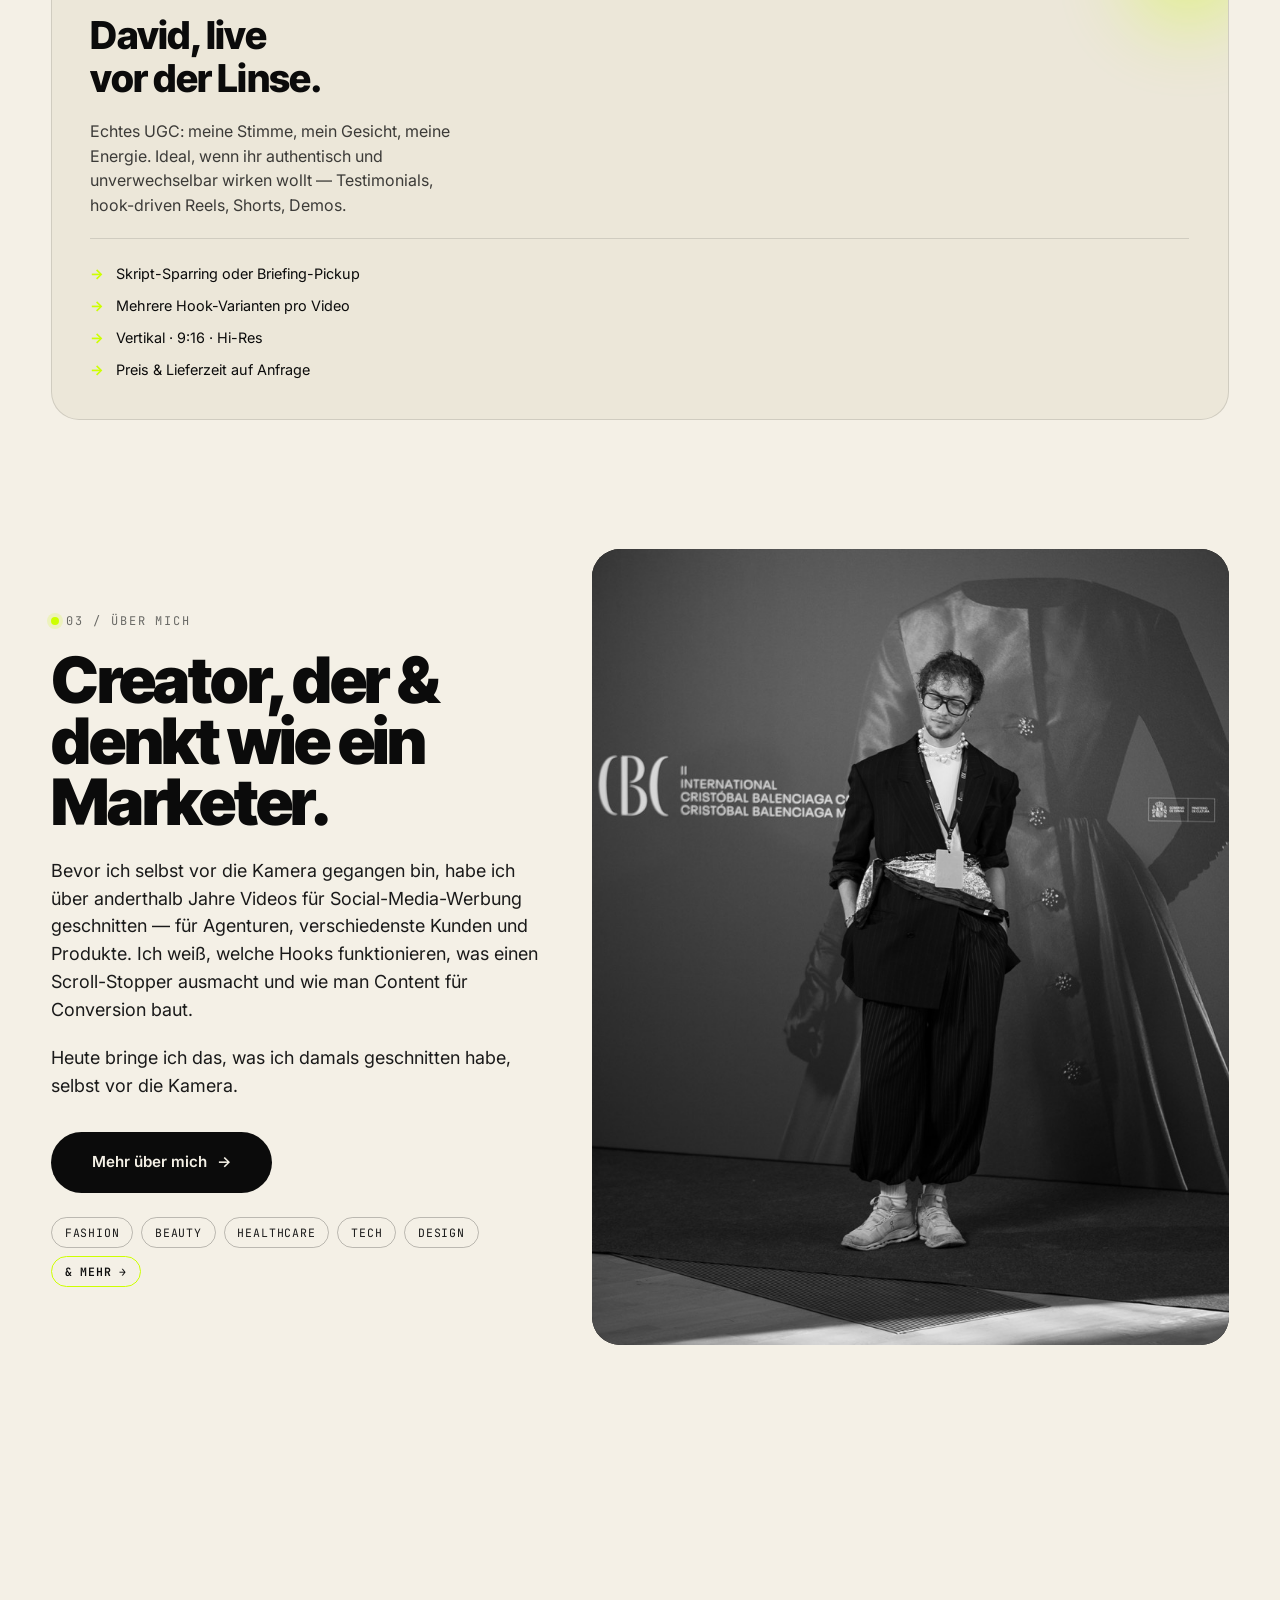
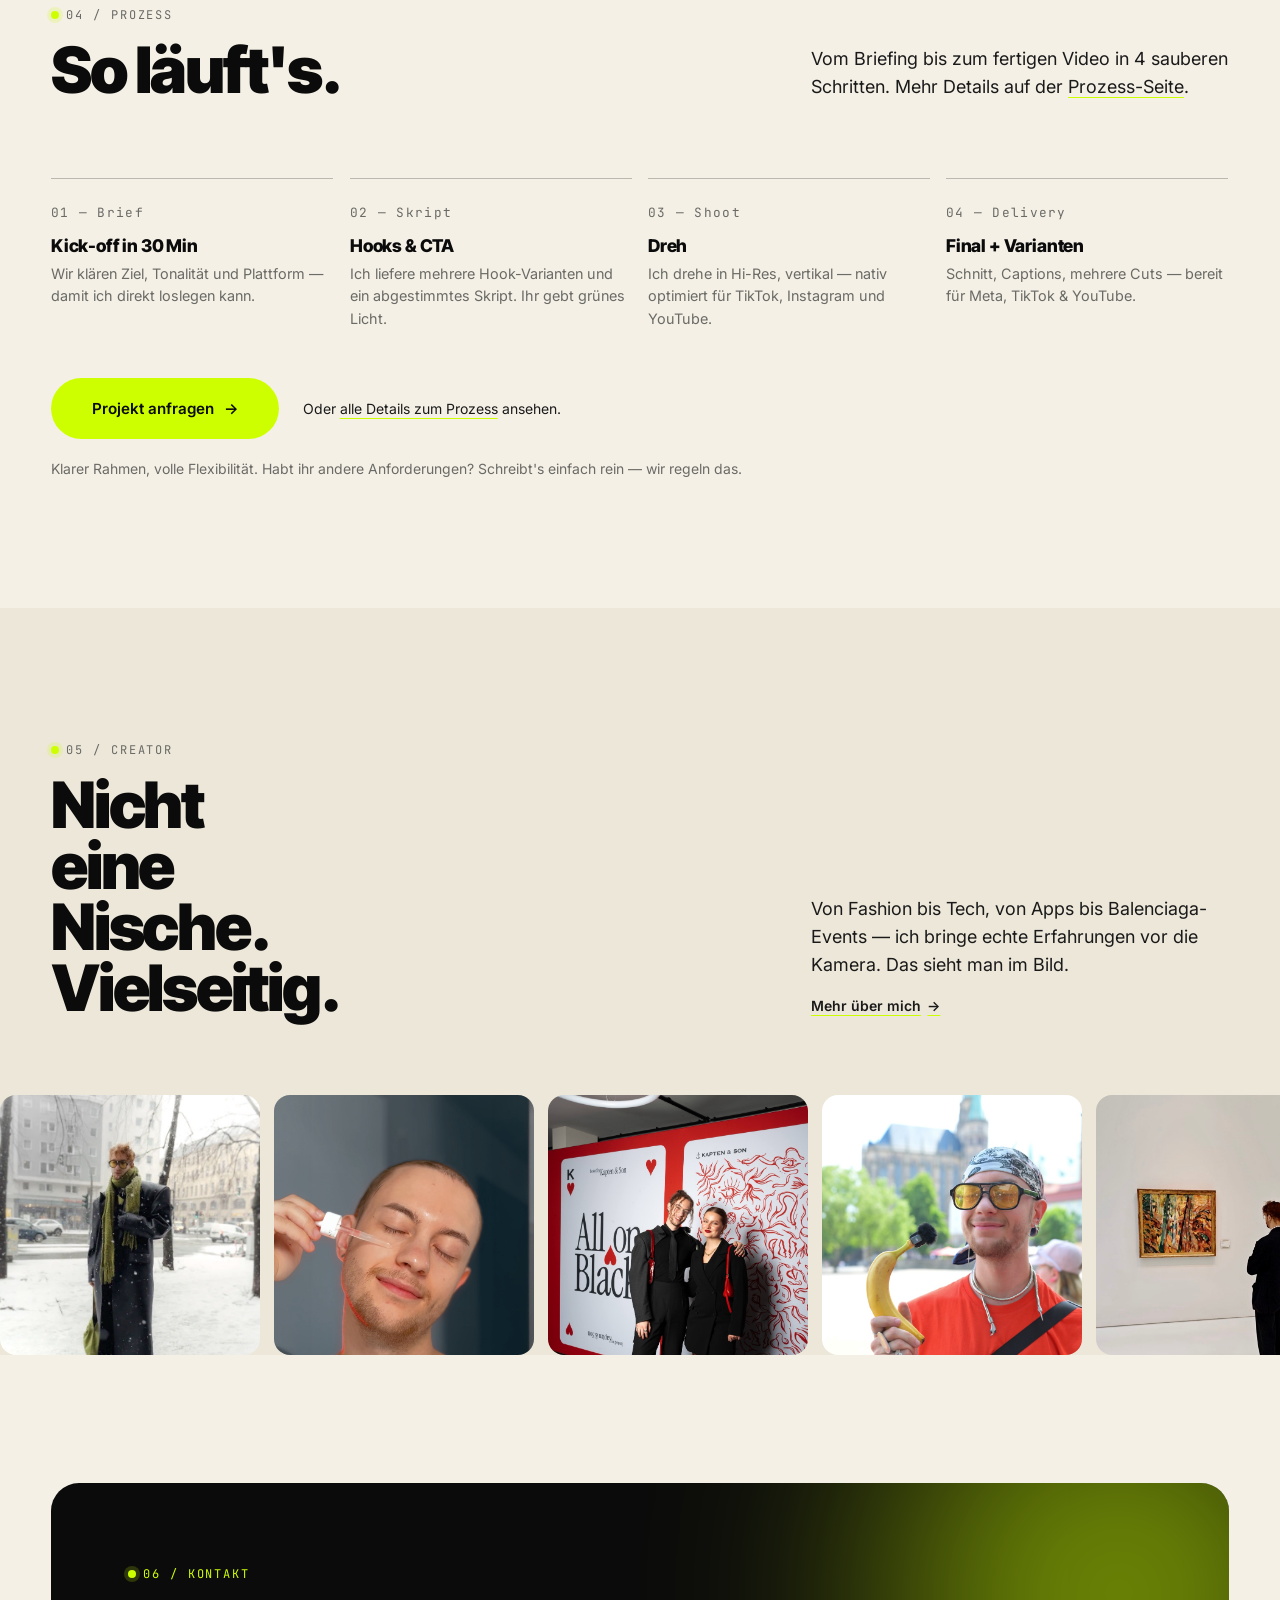
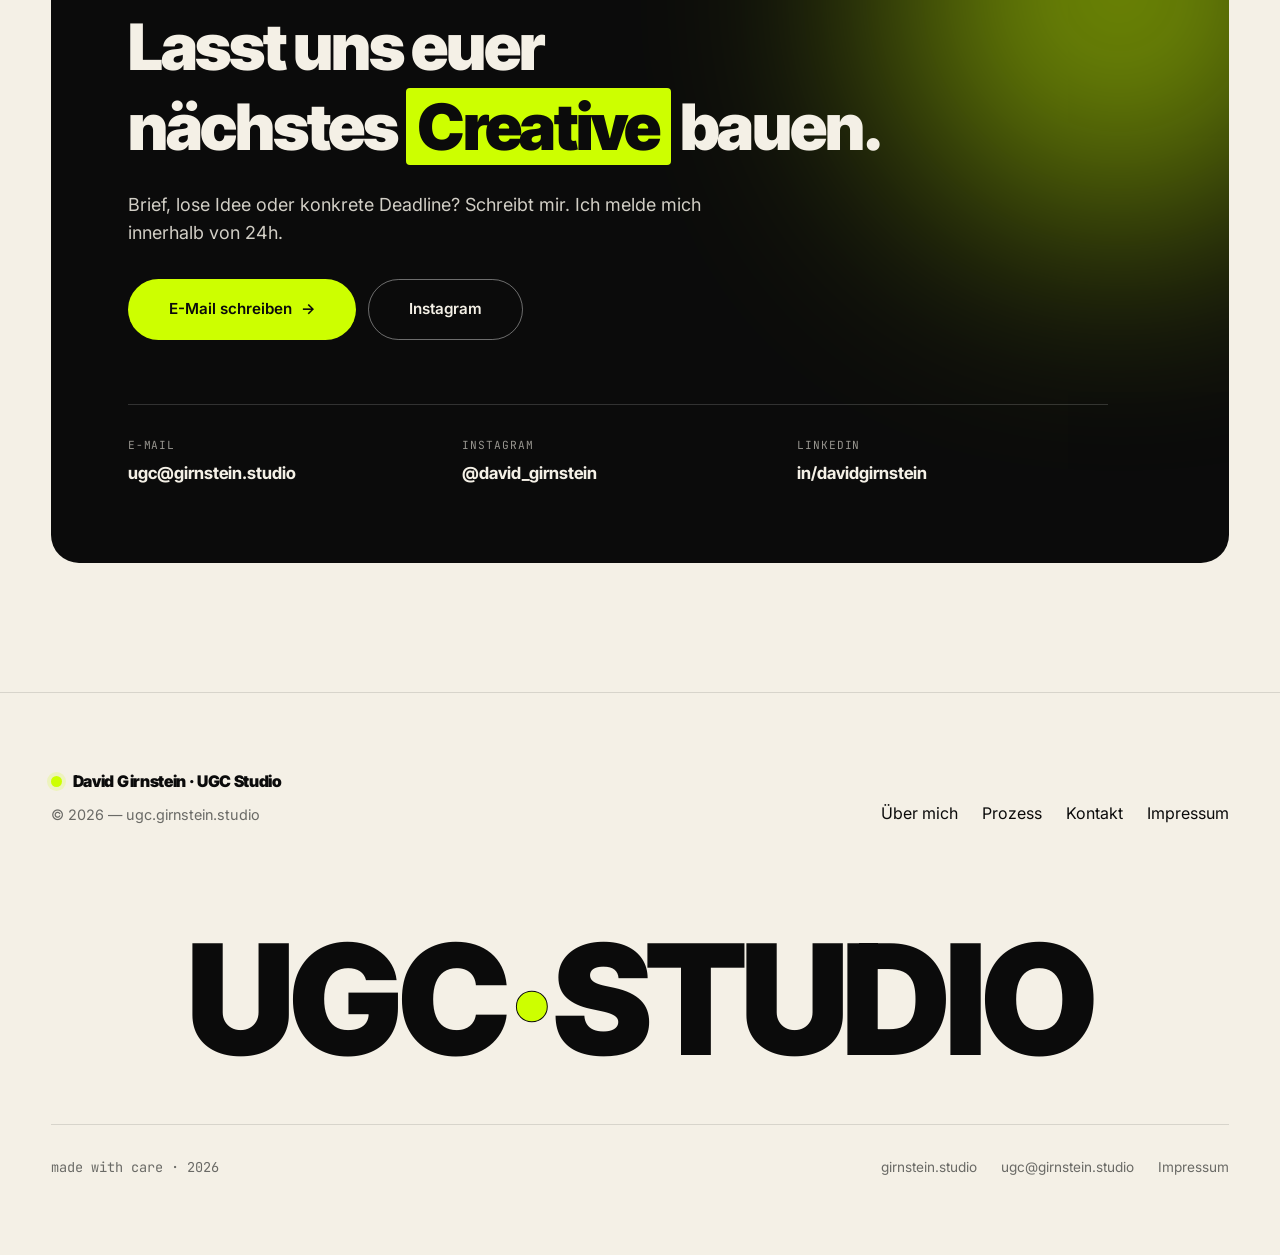
==== commit f9cdb809: "mini änderungen" ====
--- a/index.html
+++ b/index.html
@@ -152,14 +152,14 @@
 
       <div class="work-grid" id="workGrid">
 
-        <!-- Video 0: Creator Demo / Seeply -->
+        <!-- Video 0: Vorstellungsvideo / Seeply -->
         <article class="work-card reveal" data-cat="ugc" data-yt="lx2DXyqhLYw">
-          <span class="badge" style="background: var(--lime); color: var(--ink);">Creator Demo</span>
-          <img class="thumb" src="assets/images/vorstellung.jpg" alt="Creator Demo — David Girnstein" loading="lazy" width="1080" height="1920" />
-          <div class="overlay" aria-hidden="true"></div>
-          <div class="meta">
-            <div>
-              <strong>Creator Demo — David Girnstein</strong>
+          <span class="badge" style="background: var(--lime); color: var(--ink);">Vorstellungsvideo</span>
+          <img class="thumb" src="assets/images/vorstellung.jpg" alt="Vorstellungsvideo — David Girnstein" loading="lazy" width="1080" height="1920" />
+          <div class="overlay" aria-hidden="true"></div>
+          <div class="meta">
+            <div>
+              <strong>Vorstellungsvideo — David Girnstein</strong>
               <small>UGC · On-Camera</small>
             </div>
             <div class="play" aria-hidden="true">▶</div>
@@ -402,11 +402,11 @@
         <div class="gallery-item"><img src="assets/images/niche-tech.jpg" alt="Tech" loading="lazy" /></div>
         <div class="gallery-item"><img src="assets/images/niche-design.jpg" alt="Design" loading="lazy" /></div>
         <div class="gallery-item"><img src="assets/images/niche-more.jpg" alt="Mehr" loading="lazy" /></div>
-        <div class="gallery-item"><img src="assets/images/niche-07.jpeg" alt="" loading="lazy" /></div>
-        <div class="gallery-item"><img src="assets/images/niche-08.jpeg" alt="" loading="lazy" /></div>
-        <div class="gallery-item"><img src="assets/images/niche-09.jpeg" alt="" loading="lazy" /></div>
-        <div class="gallery-item"><img src="assets/images/niche-10.jpeg" alt="" loading="lazy" /></div>
-        <div class="gallery-item"><img src="assets/images/niche-11.jpeg" alt="" loading="lazy" /></div>
+        <div class="gallery-item"><img src="assets/images/niche-07.jpg" alt="" loading="lazy" /></div>
+        <div class="gallery-item"><img src="assets/images/niche-08.jpg" alt="" loading="lazy" /></div>
+        <div class="gallery-item"><img src="assets/images/niche-09.jpg" alt="" loading="lazy" /></div>
+        <div class="gallery-item"><img src="assets/images/niche-10.jpg" alt="" loading="lazy" /></div>
+        <div class="gallery-item"><img src="assets/images/niche-11.jpg" alt="" loading="lazy" /></div>
         <!-- Duplikate für nahtlose Endlosschleife -->
         <div class="gallery-item" aria-hidden="true"><img src="assets/images/niche-fashion.jpg" alt="" loading="lazy" /></div>
         <div class="gallery-item" aria-hidden="true"><img src="assets/images/niche-beauty.jpg" alt="" loading="lazy" /></div>
@@ -414,11 +414,11 @@
         <div class="gallery-item" aria-hidden="true"><img src="assets/images/niche-tech.jpg" alt="" loading="lazy" /></div>
         <div class="gallery-item" aria-hidden="true"><img src="assets/images/niche-design.jpg" alt="" loading="lazy" /></div>
         <div class="gallery-item" aria-hidden="true"><img src="assets/images/niche-more.jpg" alt="" loading="lazy" /></div>
-        <div class="gallery-item" aria-hidden="true"><img src="assets/images/niche-07.jpeg" alt="" loading="lazy" /></div>
-        <div class="gallery-item" aria-hidden="true"><img src="assets/images/niche-08.jpeg" alt="" loading="lazy" /></div>
-        <div class="gallery-item" aria-hidden="true"><img src="assets/images/niche-09.jpeg" alt="" loading="lazy" /></div>
-        <div class="gallery-item" aria-hidden="true"><img src="assets/images/niche-10.jpeg" alt="" loading="lazy" /></div>
-        <div class="gallery-item" aria-hidden="true"><img src="assets/images/niche-11.jpeg" alt="" loading="lazy" /></div>
+        <div class="gallery-item" aria-hidden="true"><img src="assets/images/niche-07.jpg" alt="" loading="lazy" /></div>
+        <div class="gallery-item" aria-hidden="true"><img src="assets/images/niche-08.jpg" alt="" loading="lazy" /></div>
+        <div class="gallery-item" aria-hidden="true"><img src="assets/images/niche-09.jpg" alt="" loading="lazy" /></div>
+        <div class="gallery-item" aria-hidden="true"><img src="assets/images/niche-10.jpg" alt="" loading="lazy" /></div>
+        <div class="gallery-item" aria-hidden="true"><img src="assets/images/niche-11.jpg" alt="" loading="lazy" /></div>
       </div>
     </div>
   </section>
--- a/css/style.css
+++ b/css/style.css
@@ -802,7 +802,7 @@
 /* ---------- 13. About teaser ---------- */
 .about-teaser {
   display: grid;
-  grid-template-columns: 1.1fr 1fr;
+  grid-template-columns: 1fr 1.3fr;
   gap: clamp(1.5rem, 4vw, 4rem);
   align-items: center;
 }
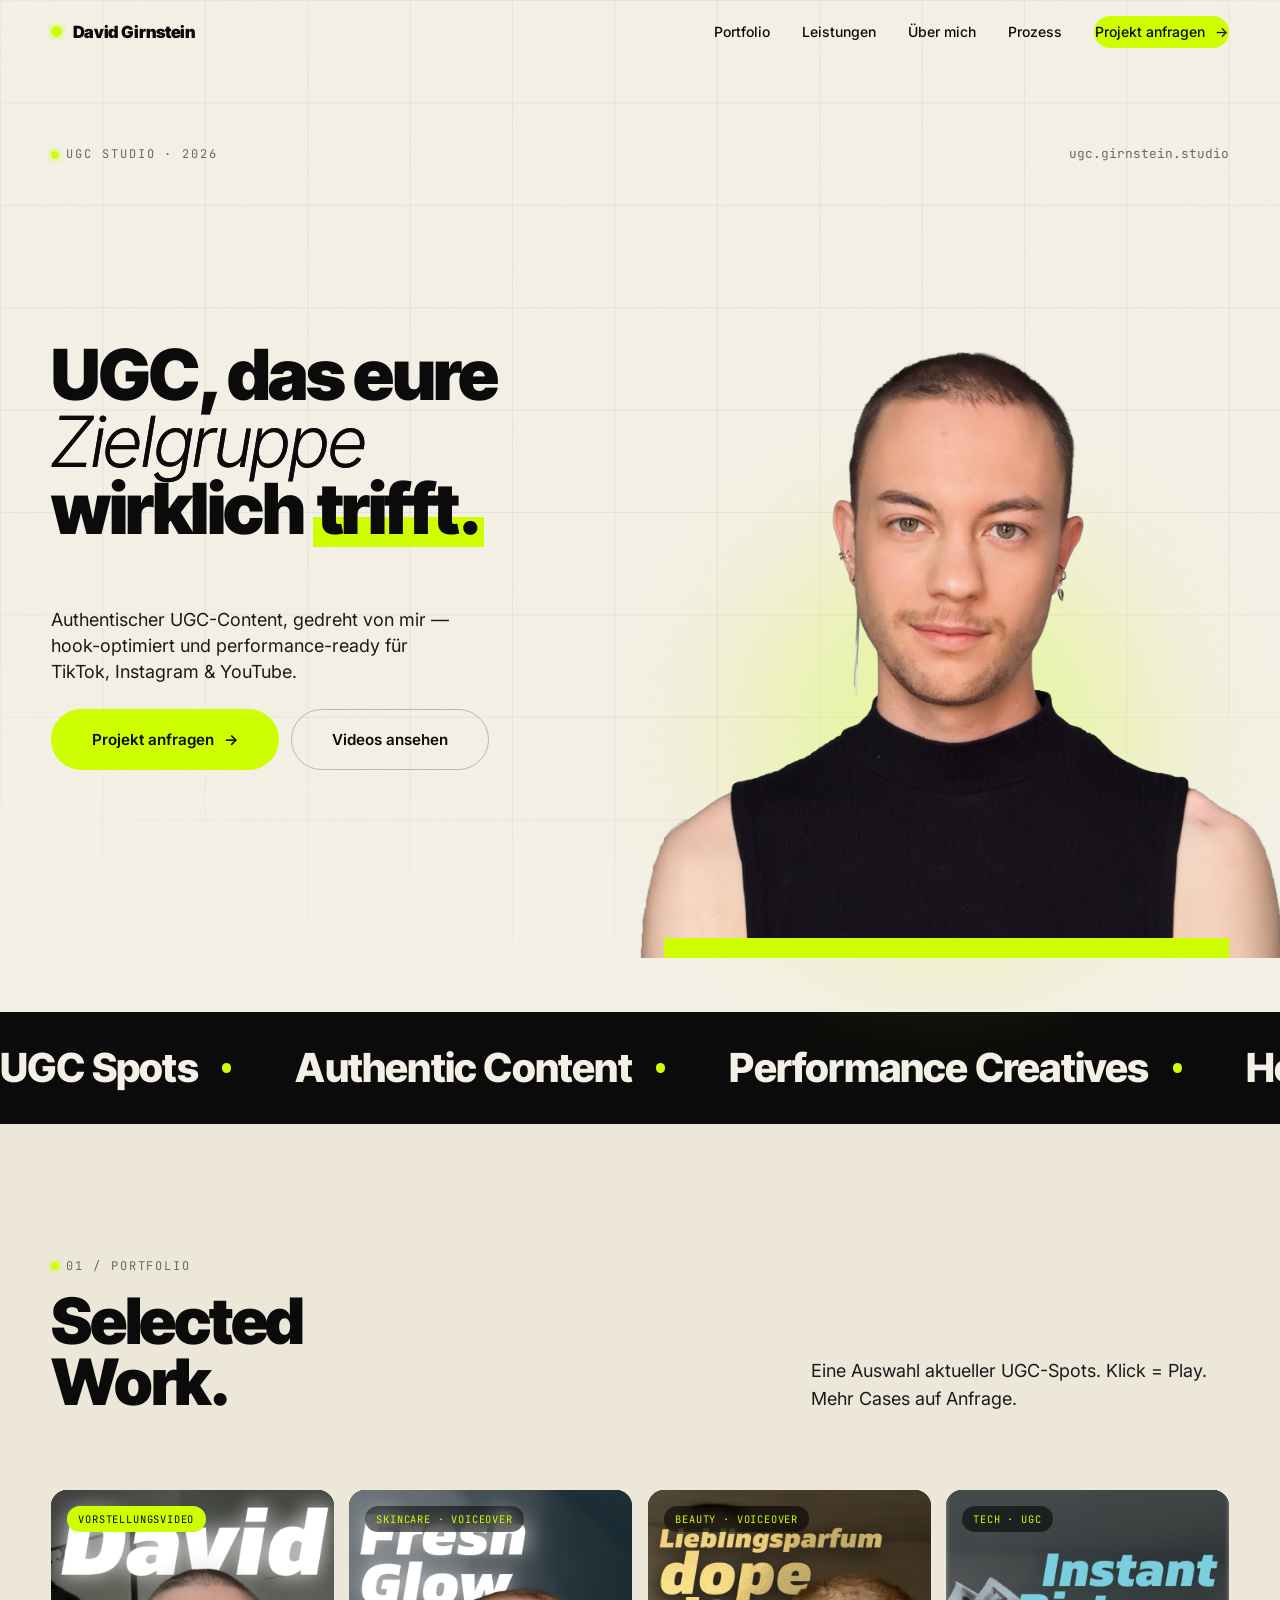
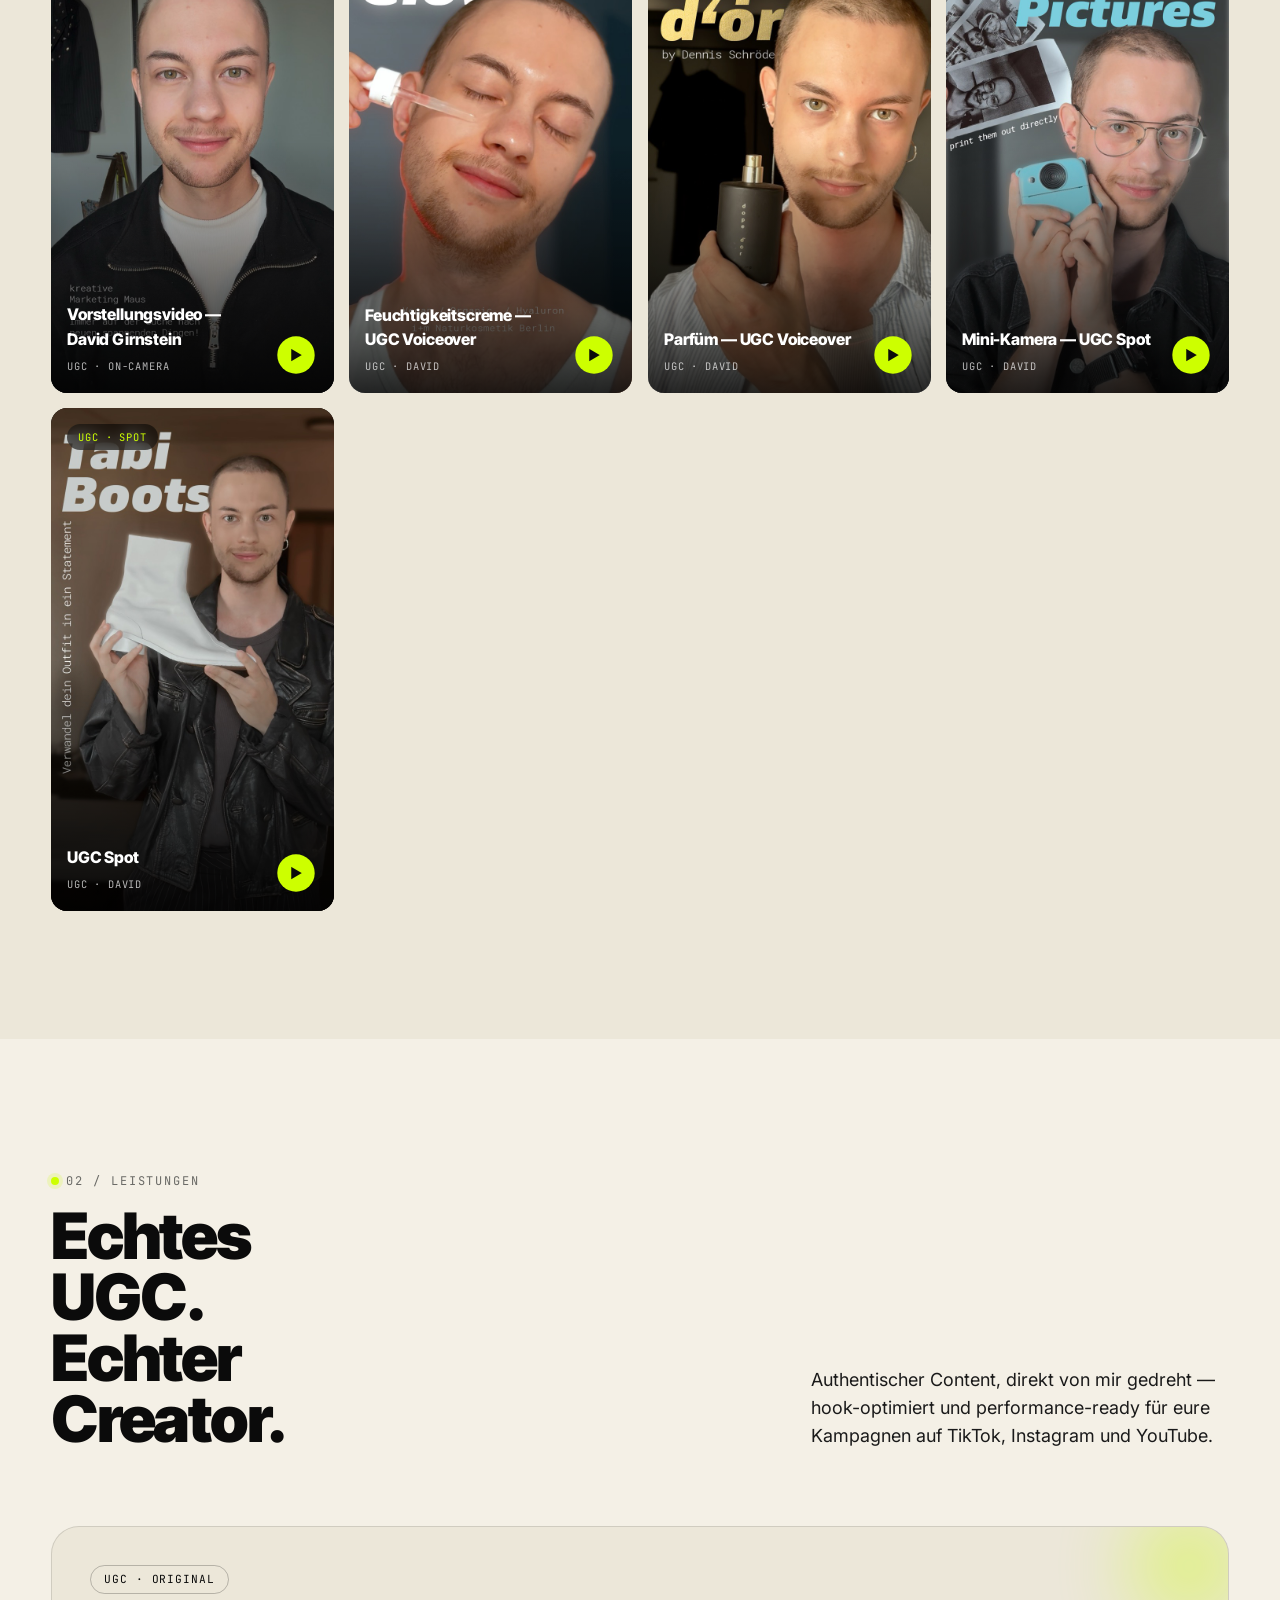
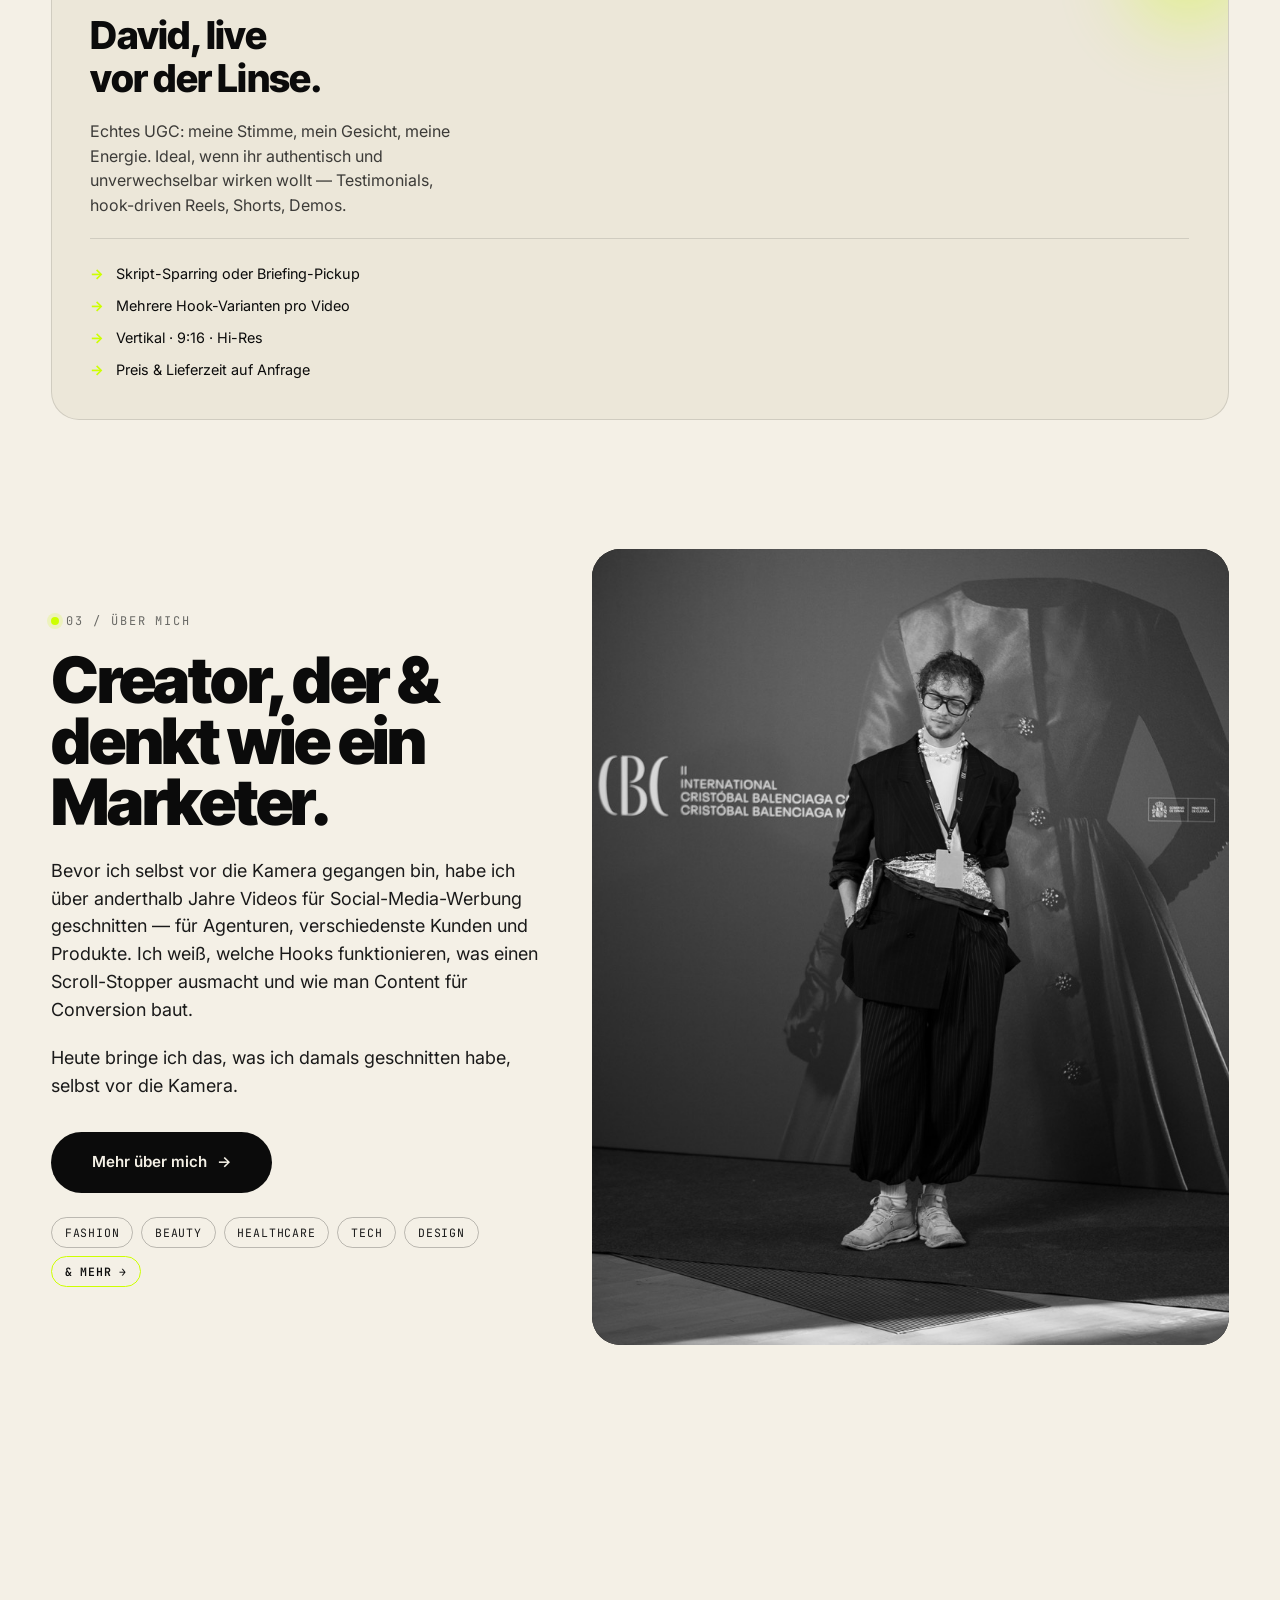
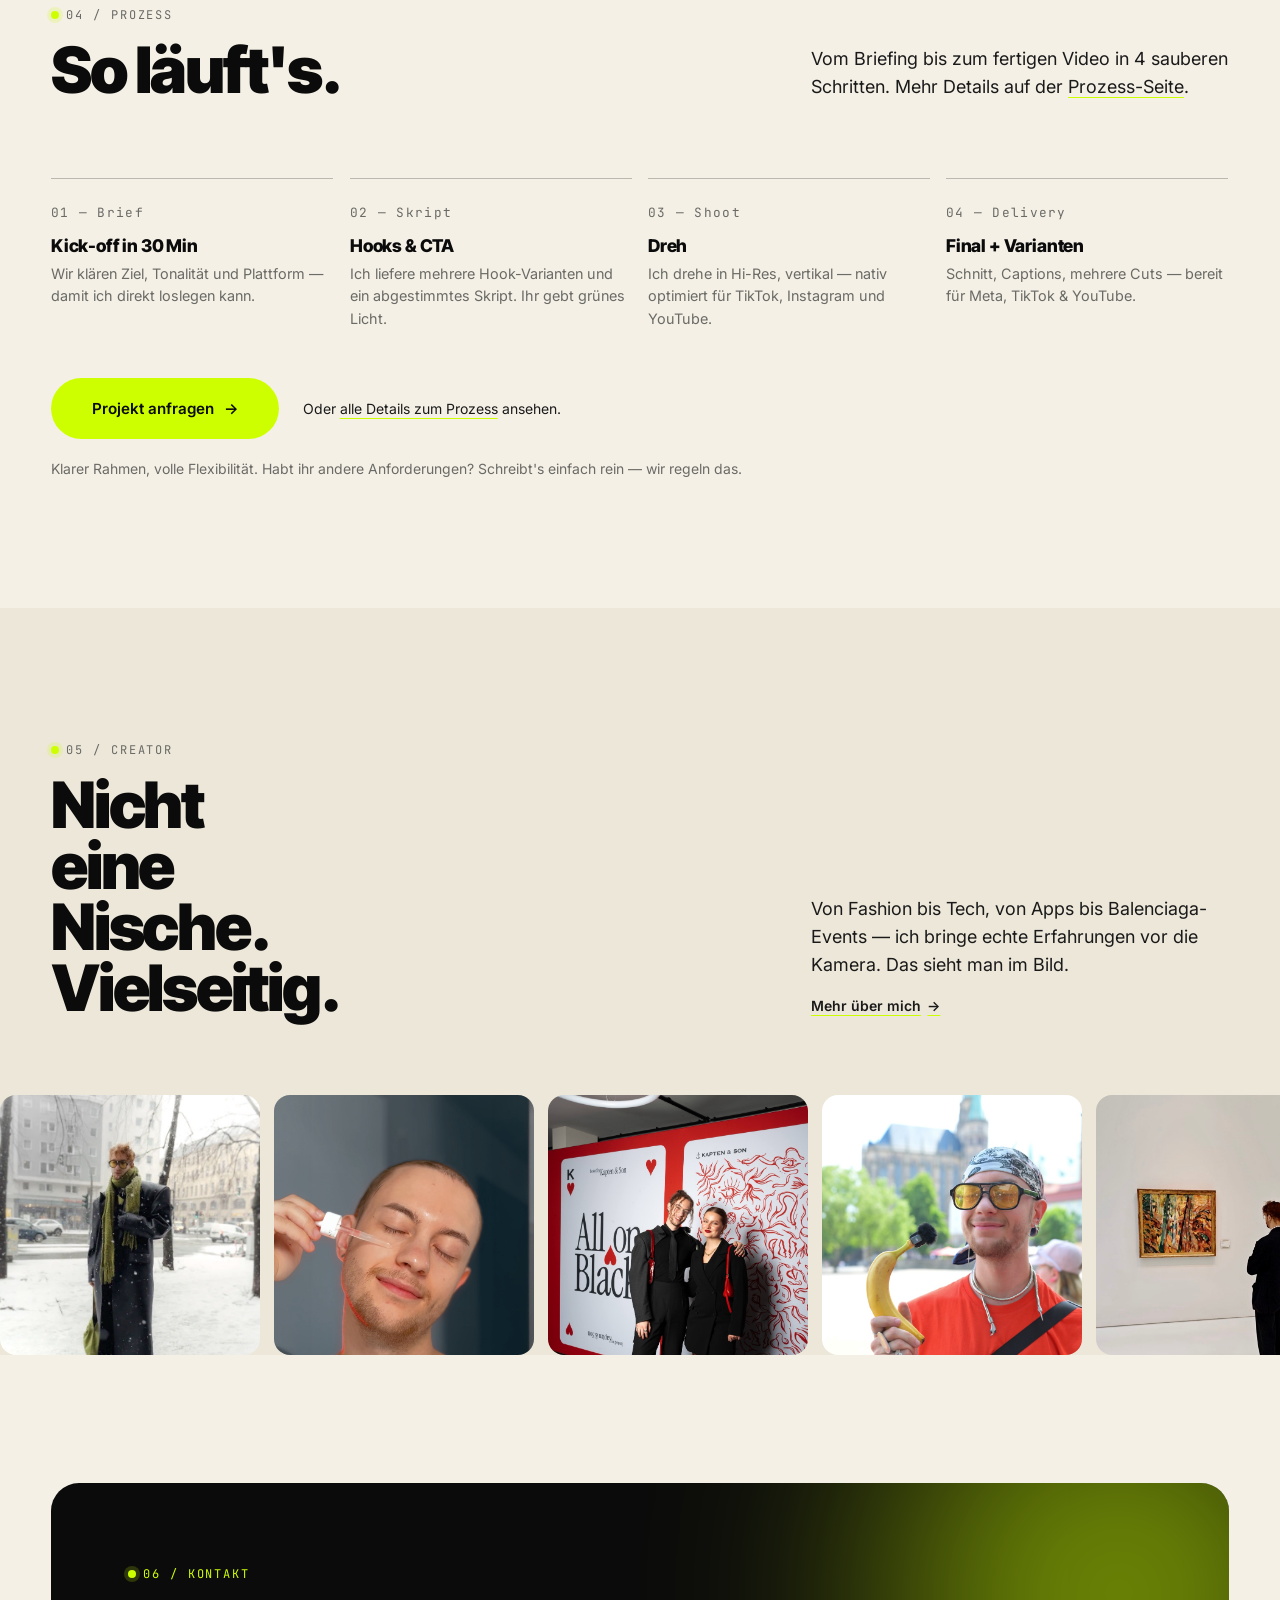
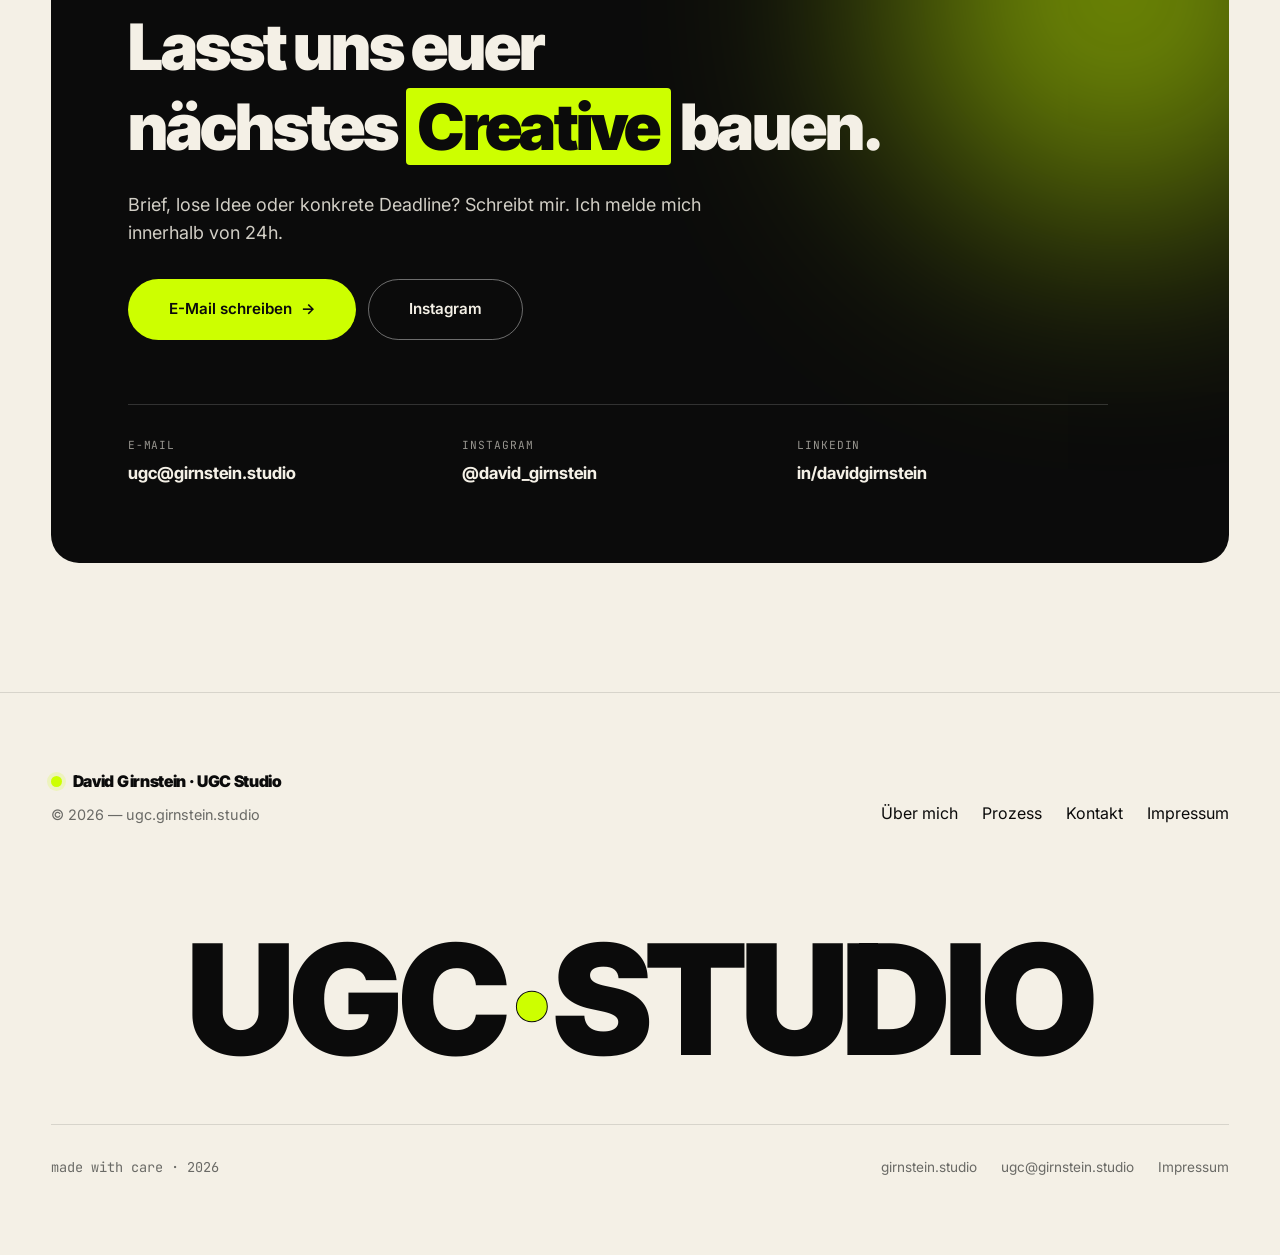
==== commit ae2a545f: "mini änderunge" ====
--- a/index.html
+++ b/index.html
@@ -402,7 +402,7 @@
         <div class="gallery-item"><img src="assets/images/niche-tech.jpg" alt="Tech" loading="lazy" /></div>
         <div class="gallery-item"><img src="assets/images/niche-design.jpg" alt="Design" loading="lazy" /></div>
         <div class="gallery-item"><img src="assets/images/niche-more.jpg" alt="Mehr" loading="lazy" /></div>
-        <div class="gallery-item"><img src="assets/images/niche-07.jpg" alt="" loading="lazy" /></div>
+        <div class="gallery-item"><img src="assets/images/niche-07.jpg" alt="" loading="lazy" style="object-position: center center;" /></div>
         <div class="gallery-item"><img src="assets/images/niche-08.jpg" alt="" loading="lazy" /></div>
         <div class="gallery-item"><img src="assets/images/niche-09.jpg" alt="" loading="lazy" /></div>
         <div class="gallery-item"><img src="assets/images/niche-10.jpg" alt="" loading="lazy" /></div>
@@ -414,7 +414,7 @@
         <div class="gallery-item" aria-hidden="true"><img src="assets/images/niche-tech.jpg" alt="" loading="lazy" /></div>
         <div class="gallery-item" aria-hidden="true"><img src="assets/images/niche-design.jpg" alt="" loading="lazy" /></div>
         <div class="gallery-item" aria-hidden="true"><img src="assets/images/niche-more.jpg" alt="" loading="lazy" /></div>
-        <div class="gallery-item" aria-hidden="true"><img src="assets/images/niche-07.jpg" alt="" loading="lazy" /></div>
+        <div class="gallery-item" aria-hidden="true"><img src="assets/images/niche-07.jpg" alt="" loading="lazy" style="object-position: center center;" /></div>
         <div class="gallery-item" aria-hidden="true"><img src="assets/images/niche-08.jpg" alt="" loading="lazy" /></div>
         <div class="gallery-item" aria-hidden="true"><img src="assets/images/niche-09.jpg" alt="" loading="lazy" /></div>
         <div class="gallery-item" aria-hidden="true"><img src="assets/images/niche-10.jpg" alt="" loading="lazy" /></div>
--- a/css/style.css
+++ b/css/style.css
@@ -316,7 +316,7 @@
 /* Hero split: text left, portrait right */
 .hero-split {
   display: grid;
-  grid-template-columns: 65% 35%;
+  grid-template-columns: 52% 48%;
   align-items: stretch;
   gap: 0;
   min-height: clamp(65vh, 84vh, 92vh);
@@ -362,9 +362,9 @@
   bottom: 0;
   left: 50%;
   transform: translateX(-50%);
-  height: 100%;
+  height: 115%;
   width: auto;
-  max-width: 110%;
+  max-width: 130%;
   object-fit: contain;
   object-position: bottom center;
   display: block;
@@ -470,6 +470,10 @@
     max-width: none;
   }
   .portrait-bar { height: 10px; }
+  /* Überschrift auf Mobile deutlich größer */
+  .hero-headline {
+    font-size: clamp(2.6rem, 10vw, 4rem);
+  }
 }
 
 /* ---------- 8. Marquee ---------- */
@@ -1047,10 +1051,13 @@
     background: var(--bg);
     border-bottom-color: var(--line);
   }
-  /* Nav-Links: oben Platz für Header lassen, close-Button überlappt nicht */
+  /* Nav-Links: Items nach unten schieben — daumenfreundlich erreichbar */
+  .nav-links {
+    justify-content: flex-end;
+  }
   .nav-open .nav-links {
-    padding-top: 7rem;
-    padding-bottom: 3rem;
+    padding-top: 5rem;
+    padding-bottom: clamp(4rem, 12vh, 7rem);
   }
   /* Sicherstellen dass der X-Button über dem Nav-Overlay liegt */
   .nav-open .nav-close {
@@ -1181,6 +1188,12 @@
   transition: transform 0.5s var(--ease-out);
 }
 .gallery-item:hover img { -webkit-transform: scale(1.06); transform: scale(1.06); }
+@media (max-width: 860px) {
+  .gallery-track {
+    -webkit-animation-duration: 16s;
+    animation-duration: 16s;
+  }
+}
 @media (prefers-reduced-motion: reduce) {
   .gallery-track {
     -webkit-animation: none;
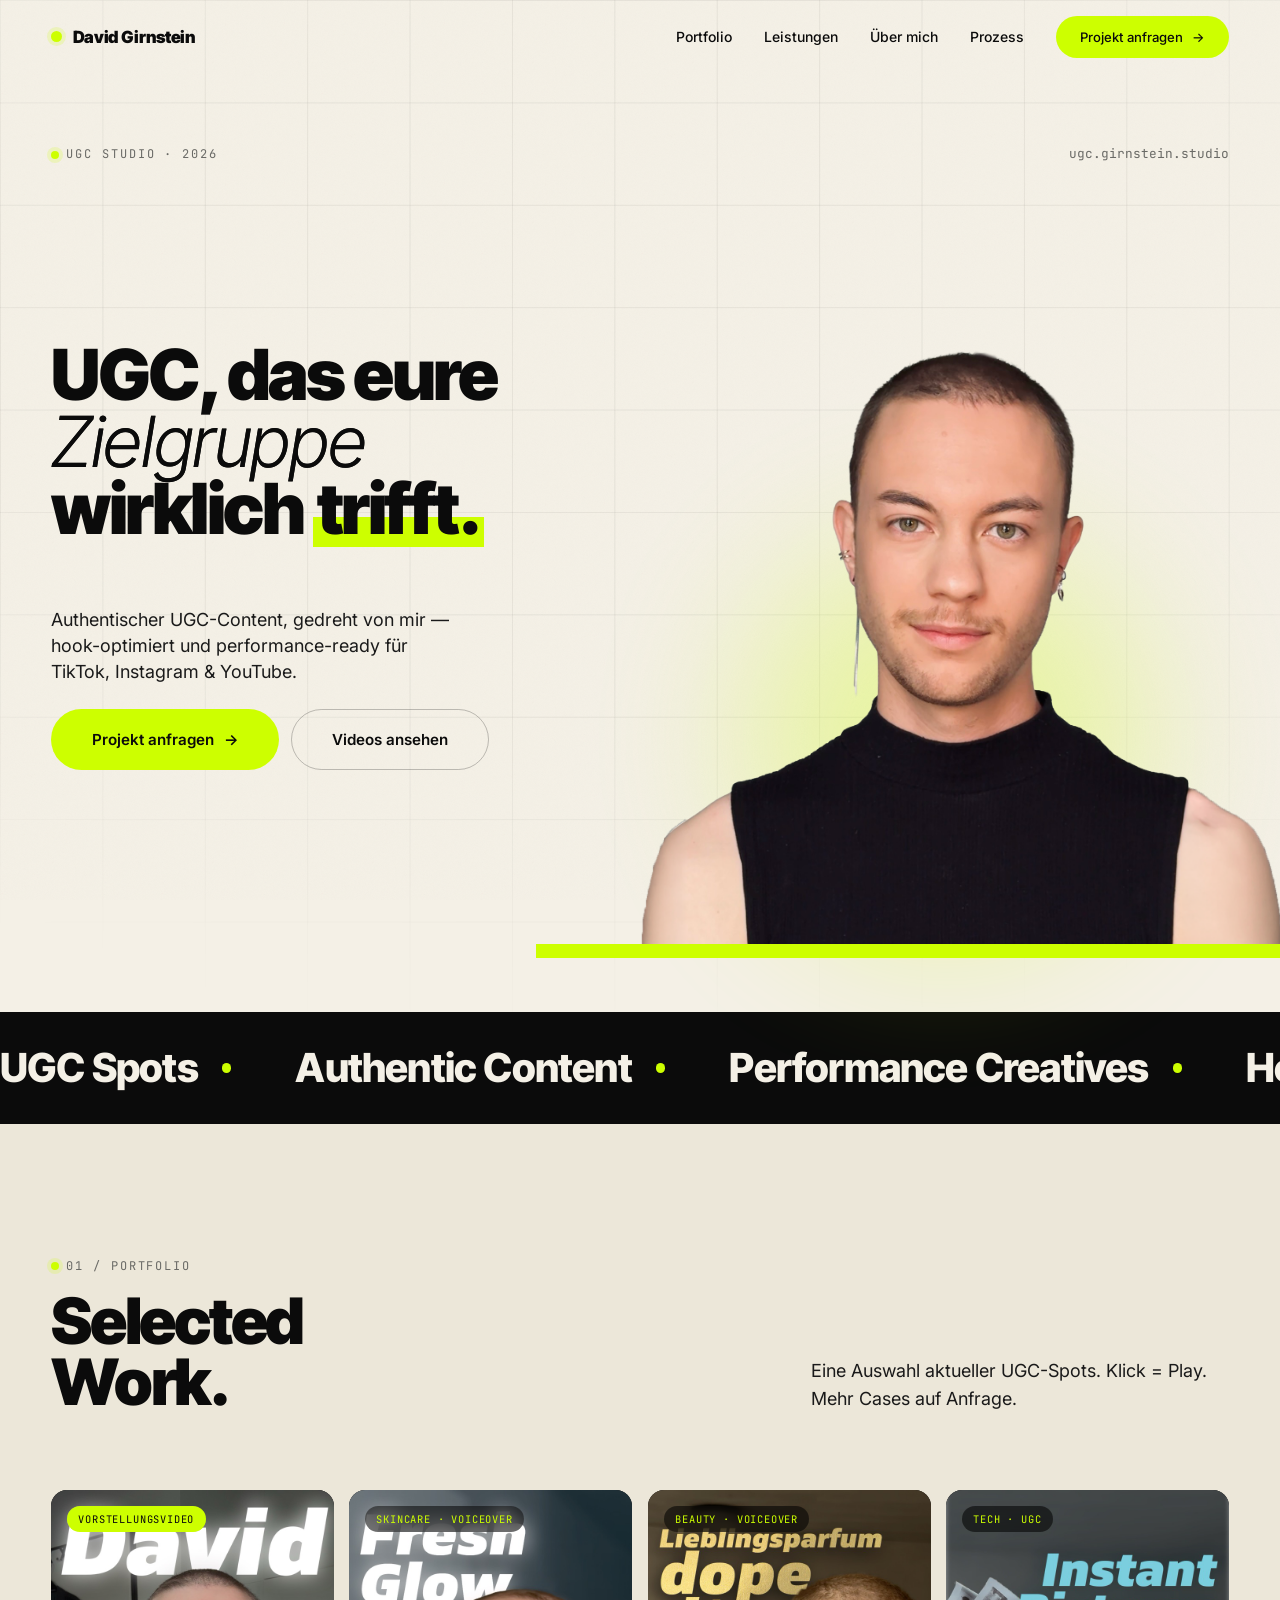
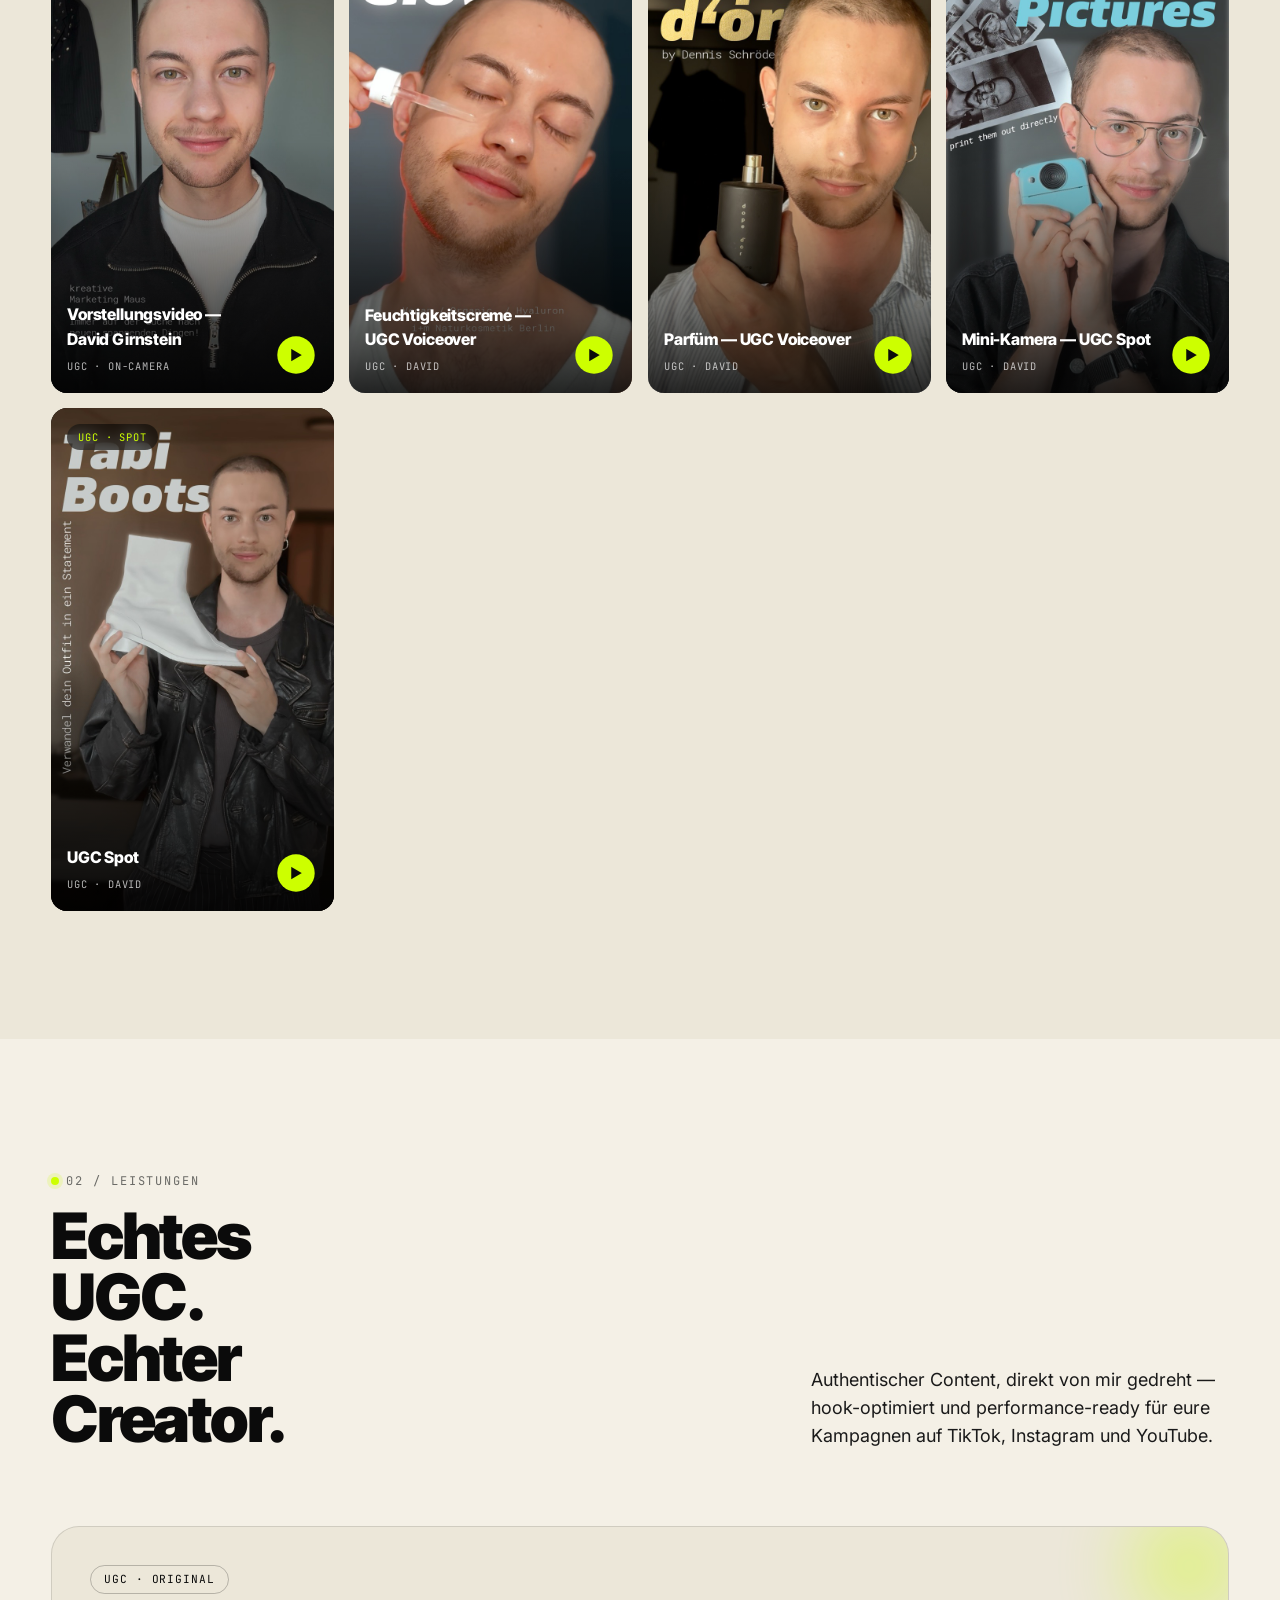
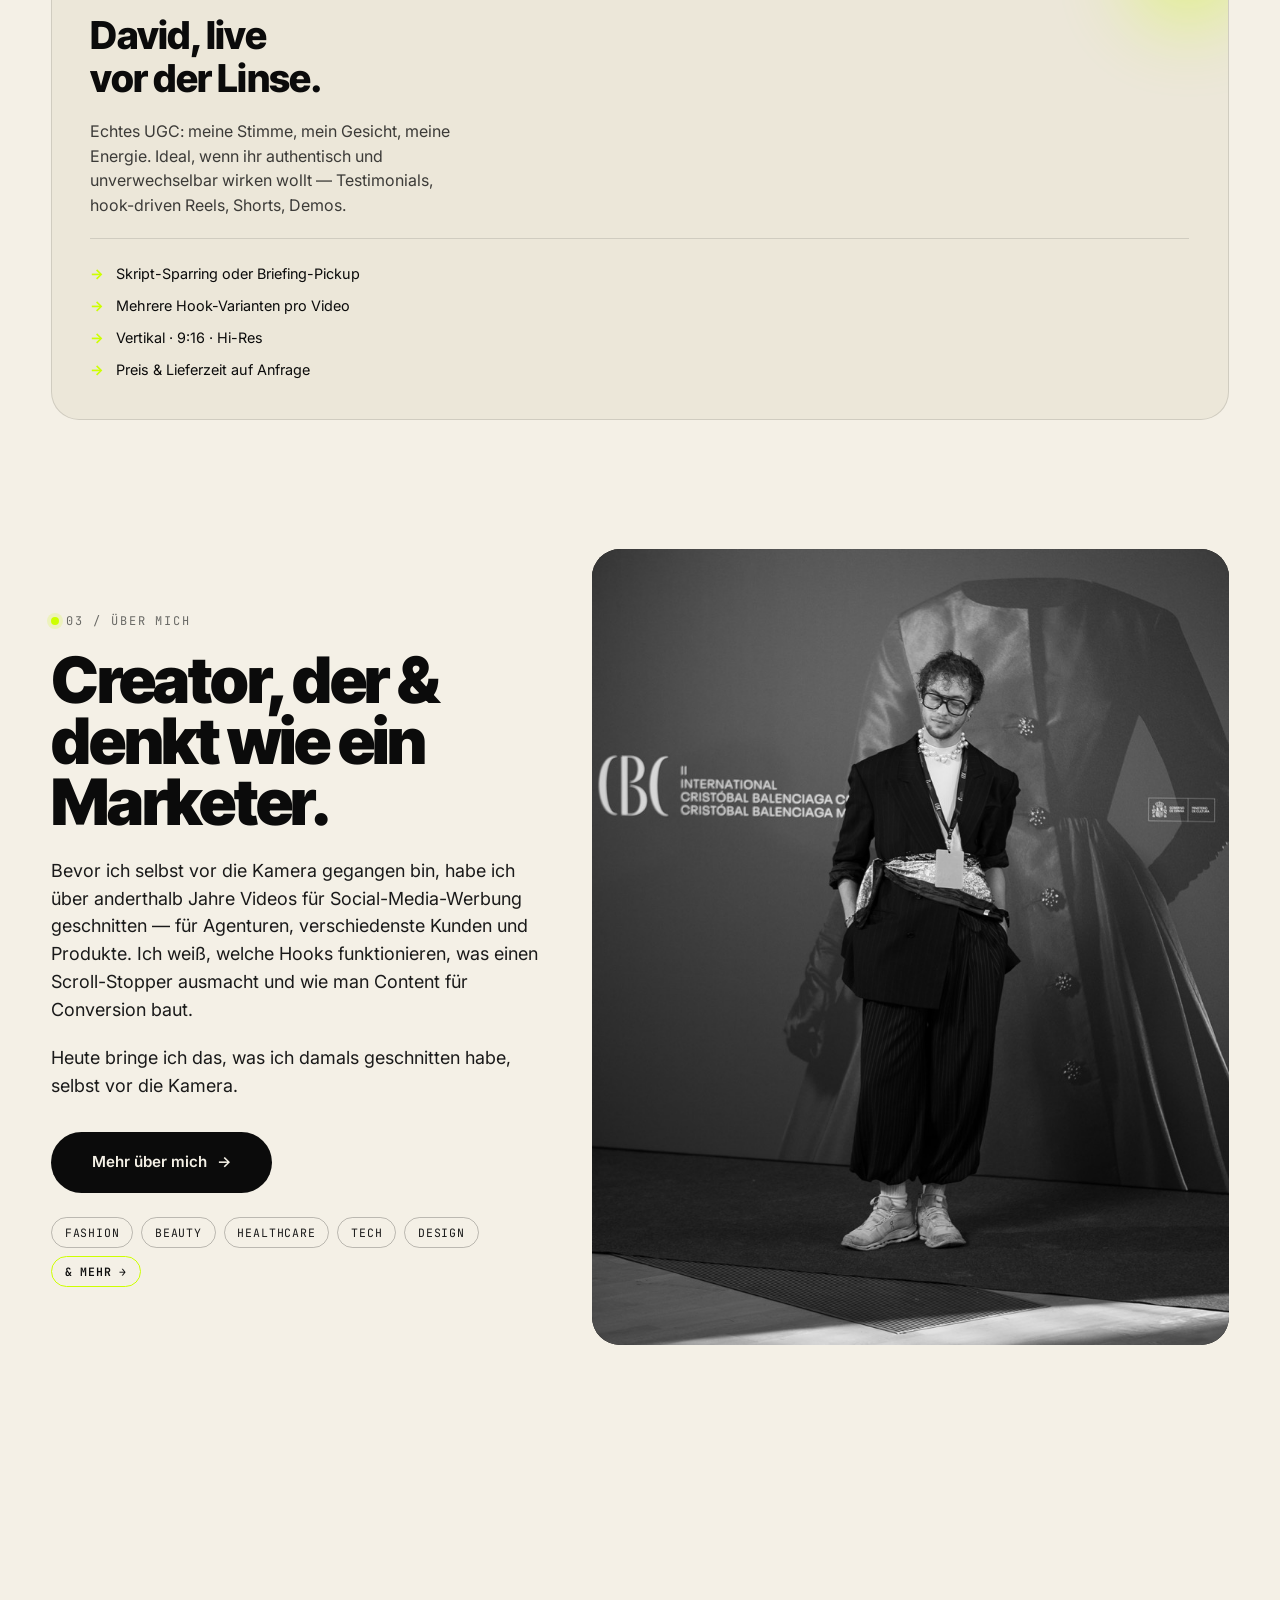
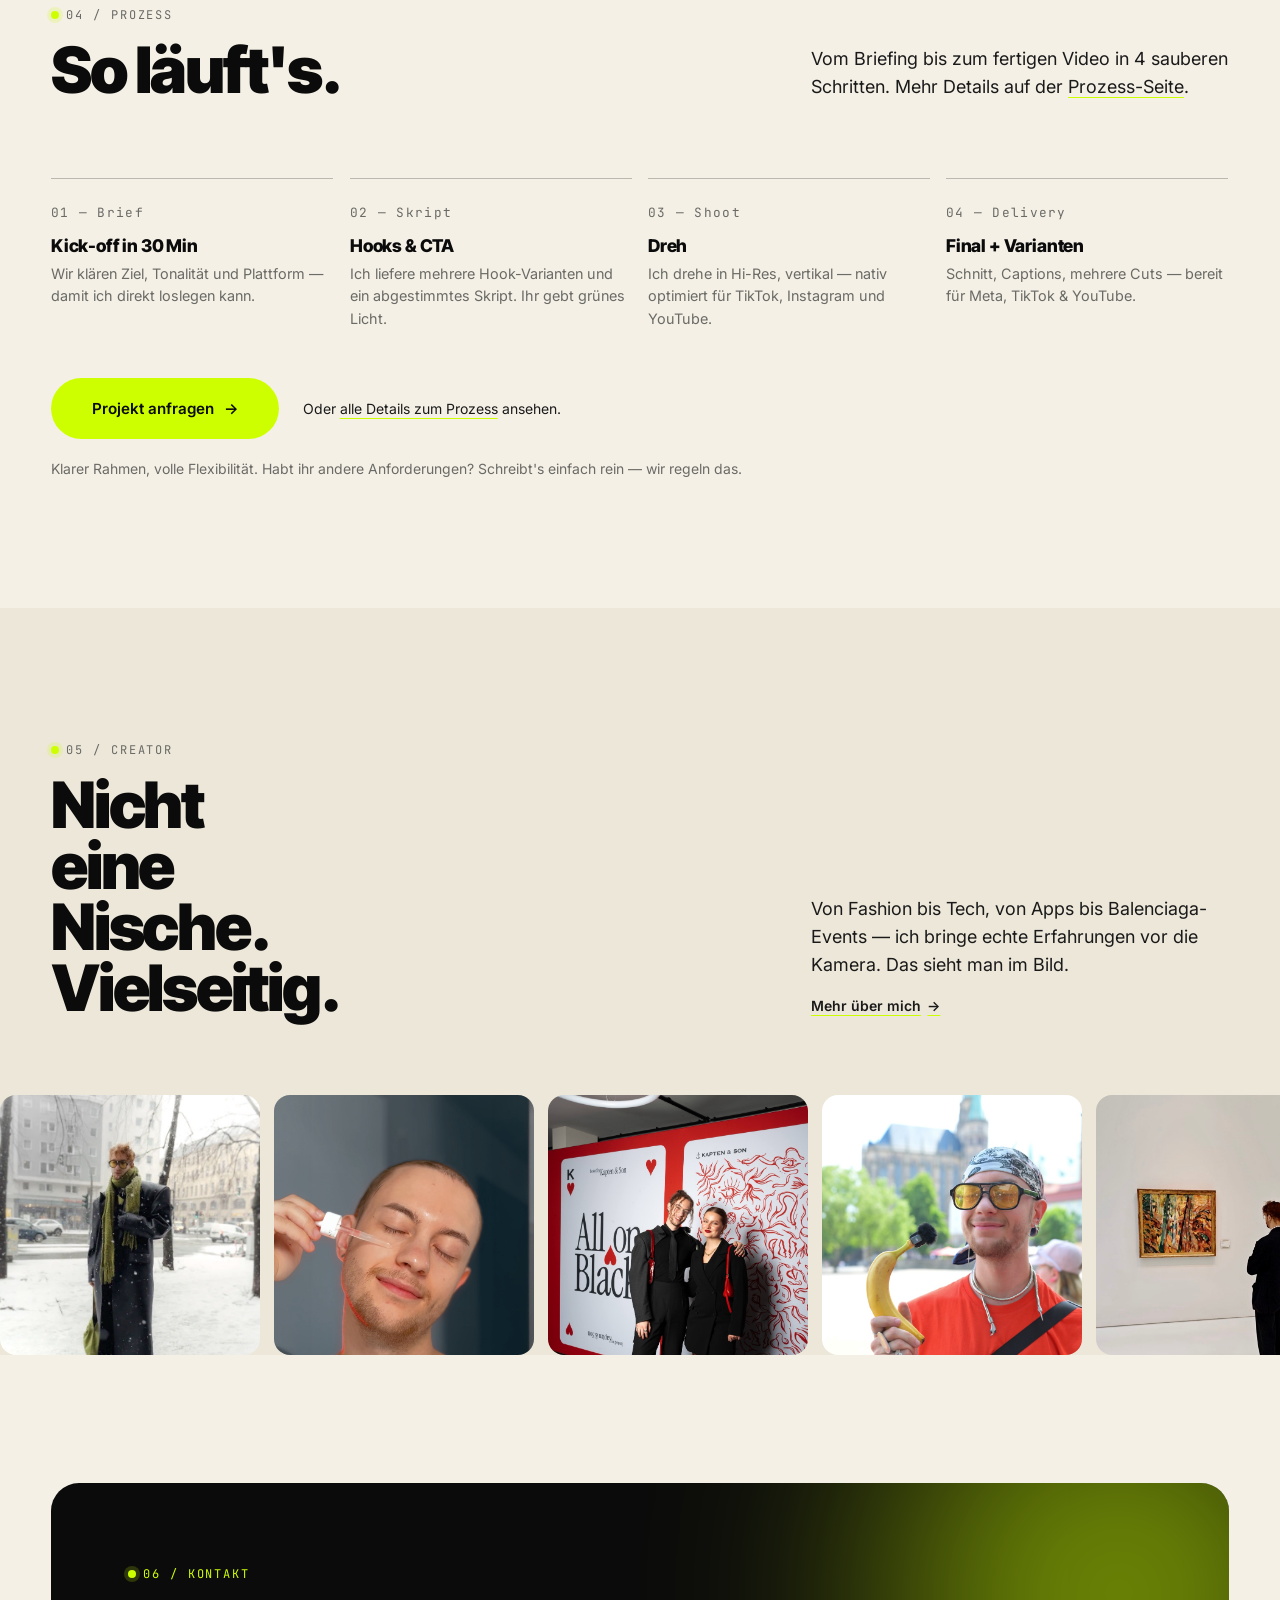
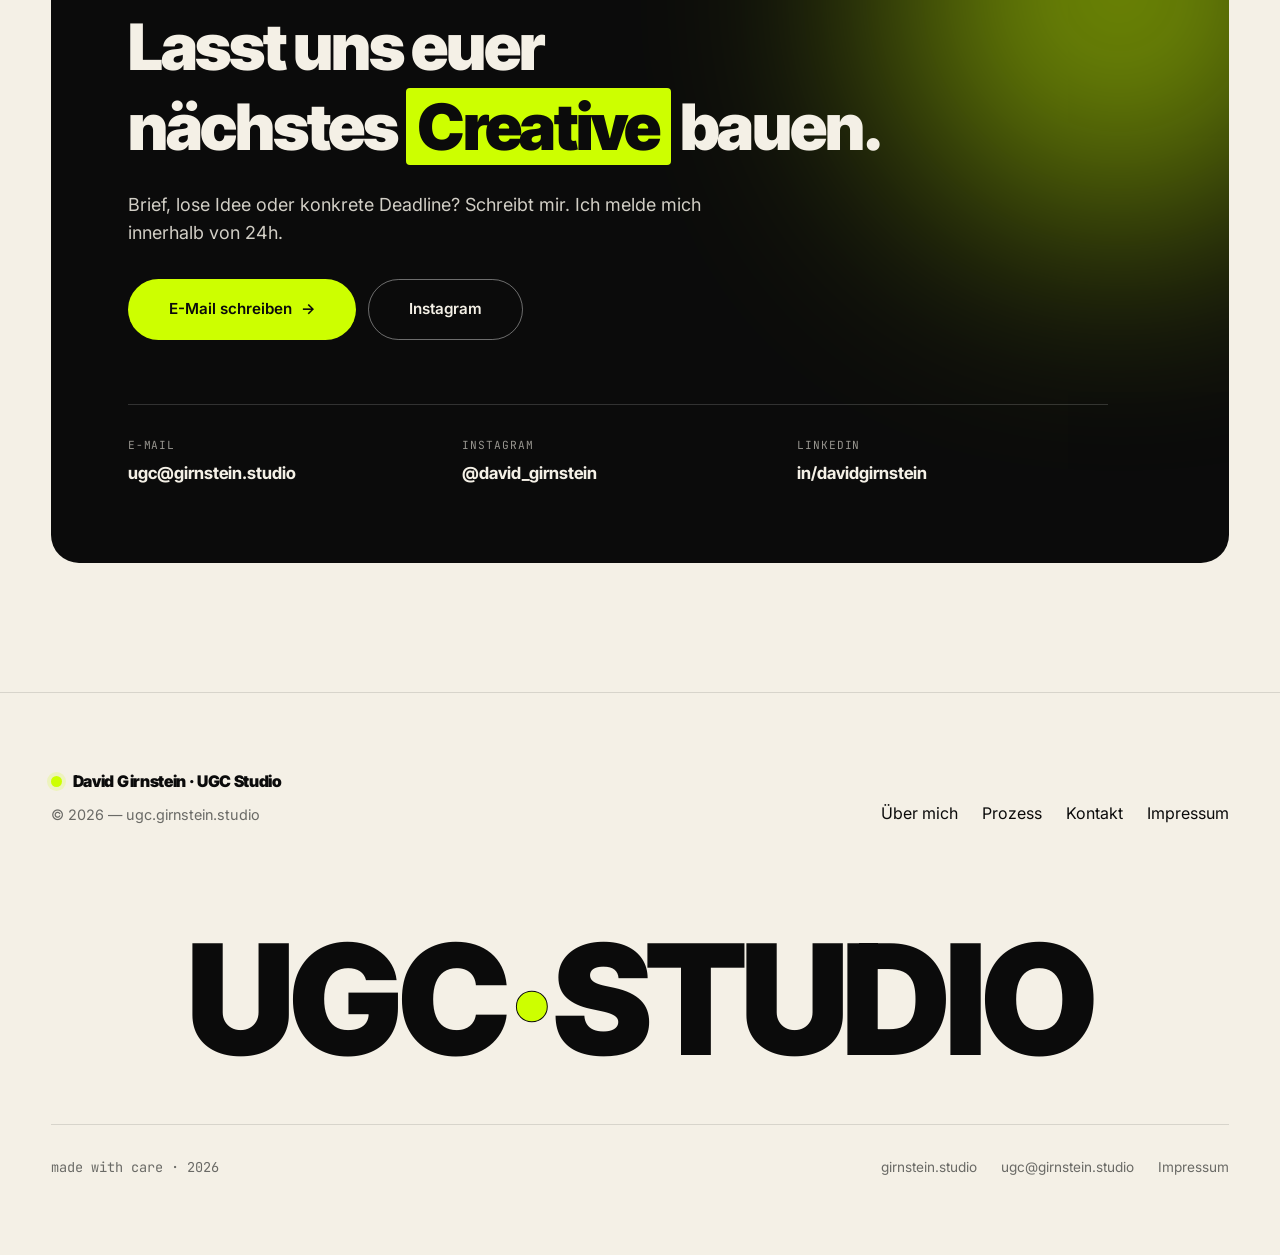
==== commit 1ce81573: "SEO: Canonical, Open Graph, Twitter Cards, JSON-LD, robots.txt & Sitemap Co-Authored-By: Claude Opus" ====
--- a/index.html
+++ b/index.html
@@ -5,14 +5,90 @@
   <meta name="viewport" content="width=device-width, initial-scale=1, viewport-fit=cover" />
   <title>David Girnstein — UGC Studio</title>
   <meta name="description" content="Authentischer UGC-Content, der eure Zielgruppe wirklich trifft. Von David Girnstein — hook-optimiert und performance-ready." />
+
+  <!-- SEO -->
+  <link rel="canonical" href="https://ugc.girnstein.studio/" />
+  <meta property="og:type" content="website" />
+  <meta property="og:url" content="https://ugc.girnstein.studio/" />
+  <meta property="og:title" content="David Girnstein — UGC Studio" />
+  <meta property="og:description" content="Authentischer UGC-Content, der eure Zielgruppe wirklich trifft. Hook-optimiert und performance-ready." />
+  <meta property="og:image" content="https://ugc.girnstein.studio/assets/images/og.jpg" />
+  <meta property="og:image:width" content="1200" />
+  <meta property="og:image:height" content="630" />
+  <meta property="og:image:alt" content="David Girnstein — UGC Studio" />
+  <meta property="og:site_name" content="David Girnstein UGC Studio" />
+  <meta property="og:locale" content="de_DE" />
+  <meta name="twitter:card" content="summary_large_image" />
+  <meta name="twitter:title" content="David Girnstein — UGC Studio" />
+  <meta name="twitter:description" content="Authentischer UGC-Content, der eure Zielgruppe wirklich trifft. Hook-optimiert und performance-ready." />
+  <meta name="twitter:image" content="https://ugc.girnstein.studio/assets/images/og.jpg" />
+  <script type="application/ld+json">
+  {
+    "@context": "https://schema.org",
+    "@graph": [
+      {
+        "@type": "WebSite",
+        "@id": "https://ugc.girnstein.studio/#website",
+        "url": "https://ugc.girnstein.studio/",
+        "name": "David Girnstein UGC Studio",
+        "inLanguage": "de-DE",
+        "publisher": {
+          "@id": "https://cv.girnstein.studio/#person"
+        }
+      },
+      {
+        "@type": "ProfessionalService",
+        "@id": "https://ugc.girnstein.studio/#service",
+        "name": "David Girnstein UGC Studio",
+        "url": "https://ugc.girnstein.studio/",
+        "image": "https://ugc.girnstein.studio/assets/images/og.jpg",
+        "description": "Authentischer UGC-Content für Marken: hook-optimierte Short-Form-Videos für Social Ads und organischen Content.",
+        "areaServed": "DE",
+        "address": {
+          "@type": "PostalAddress",
+          "addressLocality": "Köln",
+          "addressCountry": "DE"
+        },
+        "founder": {
+          "@id": "https://cv.girnstein.studio/#person"
+        },
+        "sameAs": [
+          "https://www.instagram.com/david_girnstein/"
+        ]
+      },
+      {
+        "@type": "Person",
+        "@id": "https://cv.girnstein.studio/#person",
+        "name": "David Girnstein",
+        "url": "https://cv.girnstein.studio/",
+        "image": "https://cv.girnstein.studio/assets/profile.jpg",
+        "address": {
+          "@type": "PostalAddress",
+          "addressLocality": "Köln",
+          "addressCountry": "DE"
+        },
+        "knowsAbout": [
+          "Künstliche Intelligenz",
+          "AI Operations",
+          "Automatisierung",
+          "Produktmanagement",
+          "User Generated Content",
+          "Social Media Marketing"
+        ],
+        "sameAs": [
+          "https://www.linkedin.com/in/davidgirnstein/",
+          "https://www.instagram.com/david_girnstein/",
+          "https://girnstein.studio/",
+          "https://ugc.girnstein.studio/",
+          "https://office-shrimp.girnstein.studio/"
+        ]
+      }
+    ]
+  }
+  </script>
+
   <meta name="theme-color" content="#F4F0E6" />
 
-  <meta property="og:type" content="website" />
-  <meta property="og:title" content="David Girnstein — UGC Studio" />
-  <meta property="og:description" content="Authentischer UGC-Content, der eure Zielgruppe wirklich trifft." />
-  <meta property="og:url" content="https://ugc.girnstein.studio/" />
-  <meta property="og:image" content="https://ugc.girnstein.studio/assets/images/og.jpg" />
-  <meta name="twitter:card" content="summary_large_image" />
 
   <link rel="preconnect" href="https://fonts.googleapis.com" />
   <link rel="preconnect" href="https://fonts.gstatic.com" crossorigin />
--- a/css/style.css
+++ b/css/style.css
@@ -109,7 +109,7 @@
 .site-header {
   position: fixed;
   top: 0; left: 0; right: 0;
-  z-index: 100;
+  z-index: 200;
   padding: 1rem var(--pad-x);
   display: flex;
   align-items: center;
@@ -149,6 +149,13 @@
   position: relative;
   padding: 0.25rem 0;
   transition: color var(--dur-fast);
+}
+/* Nav-CTA-Button: kompaktere Größe speziell für die Menüleiste */
+@media (min-width: 861px) {
+  .nav-links .btn {
+    padding: 0.6rem 1.4rem;
+    font-size: 0.82rem;
+  }
 }
 .nav-links a::after {
   content: ""; position: absolute; left: 0; right: 0; bottom: -2px;
@@ -224,10 +231,10 @@
     inset: 0;
     background: var(--bg);
     flex-direction: column;
-    justify-content: center;
+    justify-content: flex-end;
     align-items: flex-end;
-    padding: 0 var(--pad-x);
-    gap: 1rem;
+    padding: 0 var(--pad-x) clamp(3.5rem, 10vh, 6rem);
+    gap: 0.6rem;
     opacity: 0;
     pointer-events: none;
     transform: translateY(-12px);
@@ -235,14 +242,14 @@
     z-index: 90;
   }
   .nav-links a {
-    font-size: clamp(1.75rem, 6vw, 2.5rem);
+    font-size: clamp(2rem, 7vw, 2.8rem);
     font-weight: 800;
     font-family: "Inter Tight", sans-serif;
     letter-spacing: -0.02em;
     text-align: right;
   }
   .nav-open .nav-links { opacity: 1; pointer-events: auto; transform: translateY(0); }
-  .nav-cta-mobile { margin-top: 1rem; }
+  .nav-cta-mobile { margin-top: 1.5rem; }
 }
 
 /* ---------- 6. Buttons ---------- */
@@ -259,6 +266,13 @@
   white-space: nowrap;
   position: relative;
   overflow: hidden;
+}
+@media (max-width: 860px) {
+  /* Nur der Nav-CTA-Button im Hamburger-Menü wird größer */
+  .nav-cta-mobile .btn-primary {
+    font-size: 1.15rem;
+    padding: 1.3rem 2.8rem;
+  }
 }
 .btn-primary {
   background: var(--lime);
@@ -370,13 +384,13 @@
   display: block;
   z-index: 1;
 }
-/* Grüner Balken — NUR so breit wie das Portrait-Element selbst */
+/* Grüner Balken — breiter als das Portrait-Element */
 .portrait-bar {
   position: absolute;
   bottom: 0;
-  left: 0;
-  right: 0;
-  height: 20px;
+  left: -8rem;
+  right: -8rem;
+  height: 14px;
   background: var(--lime);
   z-index: 5;
   pointer-events: none;
@@ -447,9 +461,7 @@
     order: 1;
   }
   .hero-right {
-    order: 2;
-    height: clamp(260px, 50vw, 400px);
-    overflow: hidden;
+    display: none;
   }
   .hero-portrait {
     position: relative;
@@ -1046,23 +1058,25 @@
 
 /* ---------- Mobile Nav Fix ---------- */
 @media (max-width: 860px) {
+  /* Auf Mobile: backdrop-filter deaktivieren — verursacht Touch-Event-Bugs in Safari/iOS */
+  .site-header.is-scrolled {
+    background: var(--bg);
+    backdrop-filter: none;
+    -webkit-backdrop-filter: none;
+  }
   /* Header bekommt soliden Hintergrund wenn Nav offen */
   .nav-open .site-header {
     background: var(--bg);
     border-bottom-color: var(--line);
   }
-  /* Nav-Links: Items nach unten schieben — daumenfreundlich erreichbar */
-  .nav-links {
-    justify-content: flex-end;
-  }
-  .nav-open .nav-links {
-    padding-top: 5rem;
-    padding-bottom: clamp(4rem, 12vh, 7rem);
+  /* Nav-Toggle immer klickbar — expliziter z-index innerhalb des Headers */
+  .nav-toggle, .nav-close {
+    position: relative;
+    z-index: 1;
   }
   /* Sicherstellen dass der X-Button über dem Nav-Overlay liegt */
   .nav-open .nav-close {
-    position: relative;
-    z-index: 101;
+    z-index: 201;
   }
 }
 
@@ -1147,22 +1161,25 @@
   display: flex;
   -ms-flex-wrap: nowrap;
   flex-wrap: nowrap;           /* NIE umbrechen */
+  width: -webkit-max-content;
+  width: max-content;          /* Verhindert Browser-Bug: -50% wird sonst gegen Viewport berechnet */
   gap: 14px;
-  -webkit-animation: gallery-scroll 32s linear infinite;
-  animation: gallery-scroll 32s linear infinite;
+  -webkit-animation: gallery-scroll 45s linear infinite;
+  animation: gallery-scroll 45s linear infinite;
   will-change: transform;
 }
 .gallery-marquee:hover .gallery-track {
   -webkit-animation-play-state: paused;
   animation-play-state: paused;
 }
+/* 11 Items × 260px + 11 Gaps × 14px = 3014px (exakter Looppunkt) */
 @-webkit-keyframes gallery-scroll {
   from { -webkit-transform: translateX(0); transform: translateX(0); }
-  to   { -webkit-transform: translateX(-50%); transform: translateX(-50%); }
+  to   { -webkit-transform: translateX(-3014px); transform: translateX(-3014px); }
 }
 @keyframes gallery-scroll {
   from { transform: translateX(0); }
-  to   { transform: translateX(-50%); }
+  to   { transform: translateX(-3014px); }
 }
 .gallery-item {
   /* Feste Pixel-Größe — kein clamp(), kein aspect-ratio → zuverlässig in Safari + Chrome */
@@ -1190,8 +1207,8 @@
 .gallery-item:hover img { -webkit-transform: scale(1.06); transform: scale(1.06); }
 @media (max-width: 860px) {
   .gallery-track {
-    -webkit-animation-duration: 16s;
-    animation-duration: 16s;
+    -webkit-animation-duration: 45s;
+    animation-duration: 45s;
   }
 }
 @media (prefers-reduced-motion: reduce) {
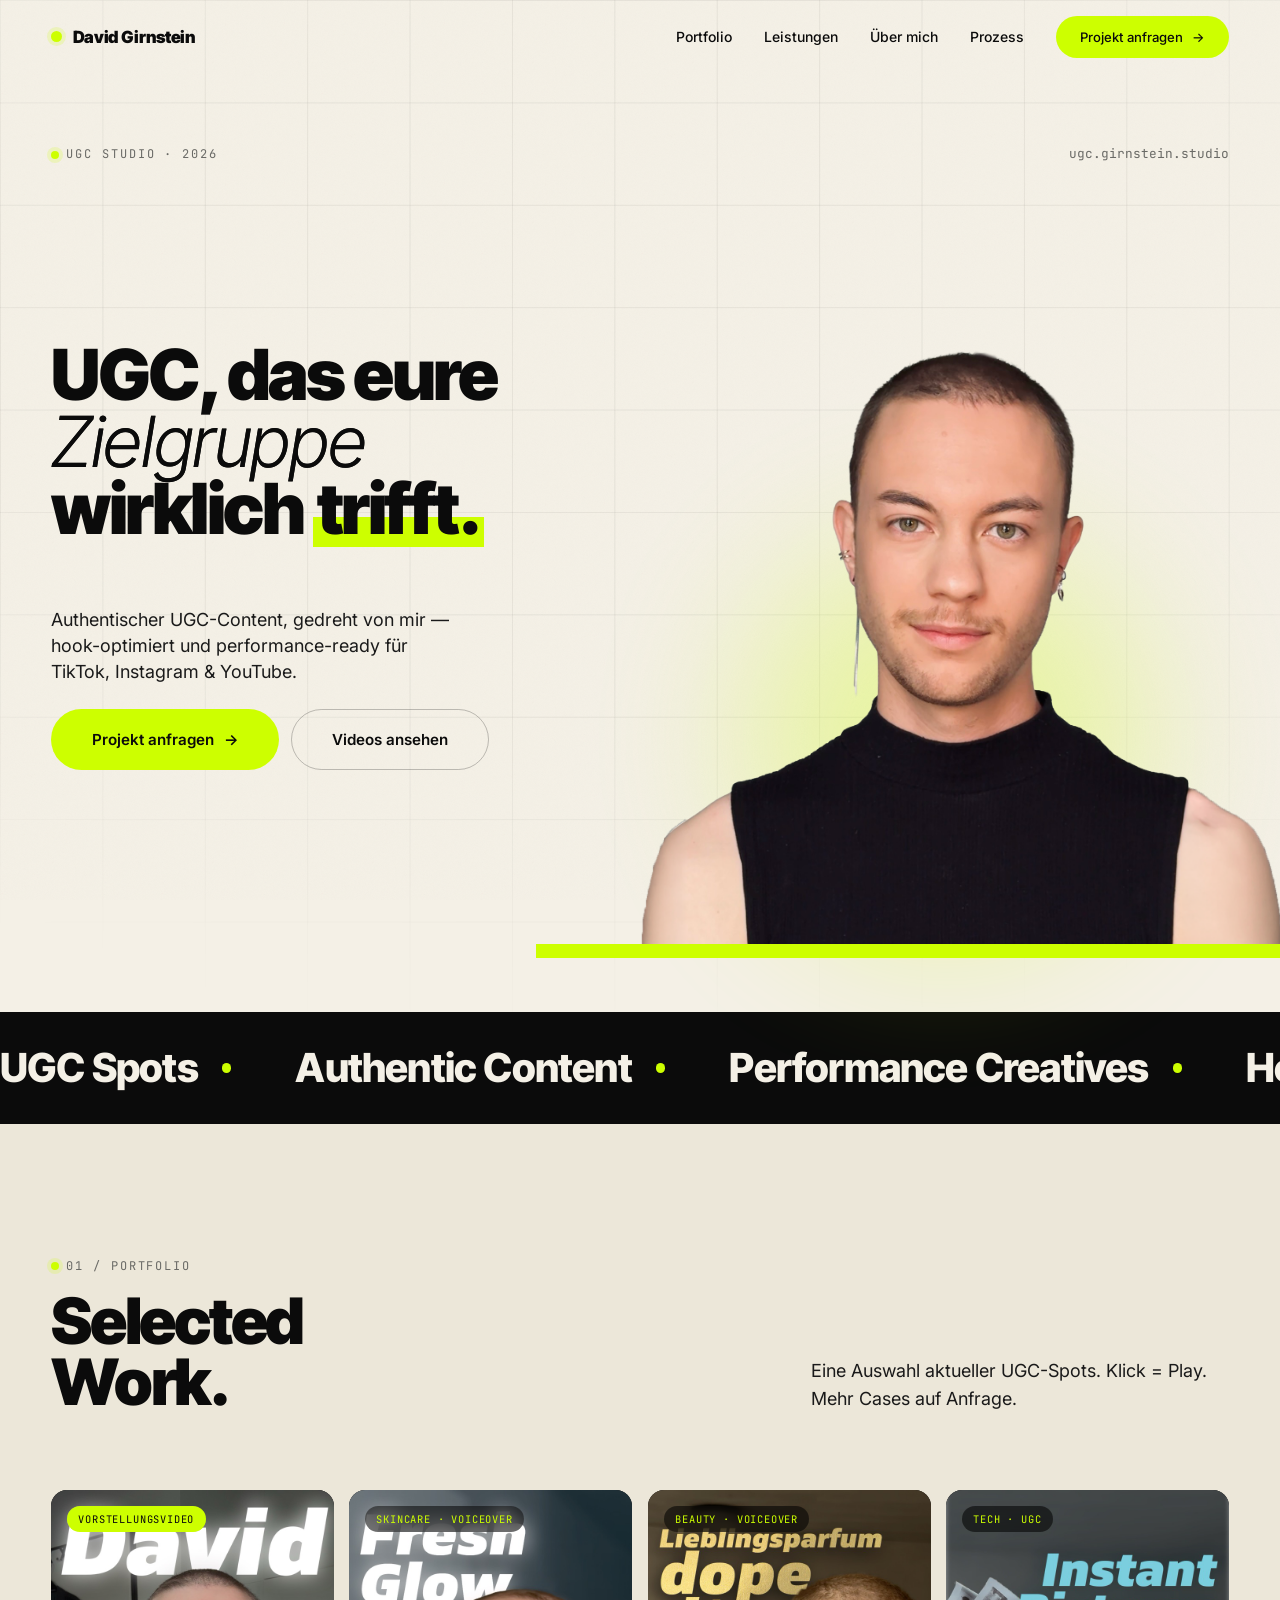
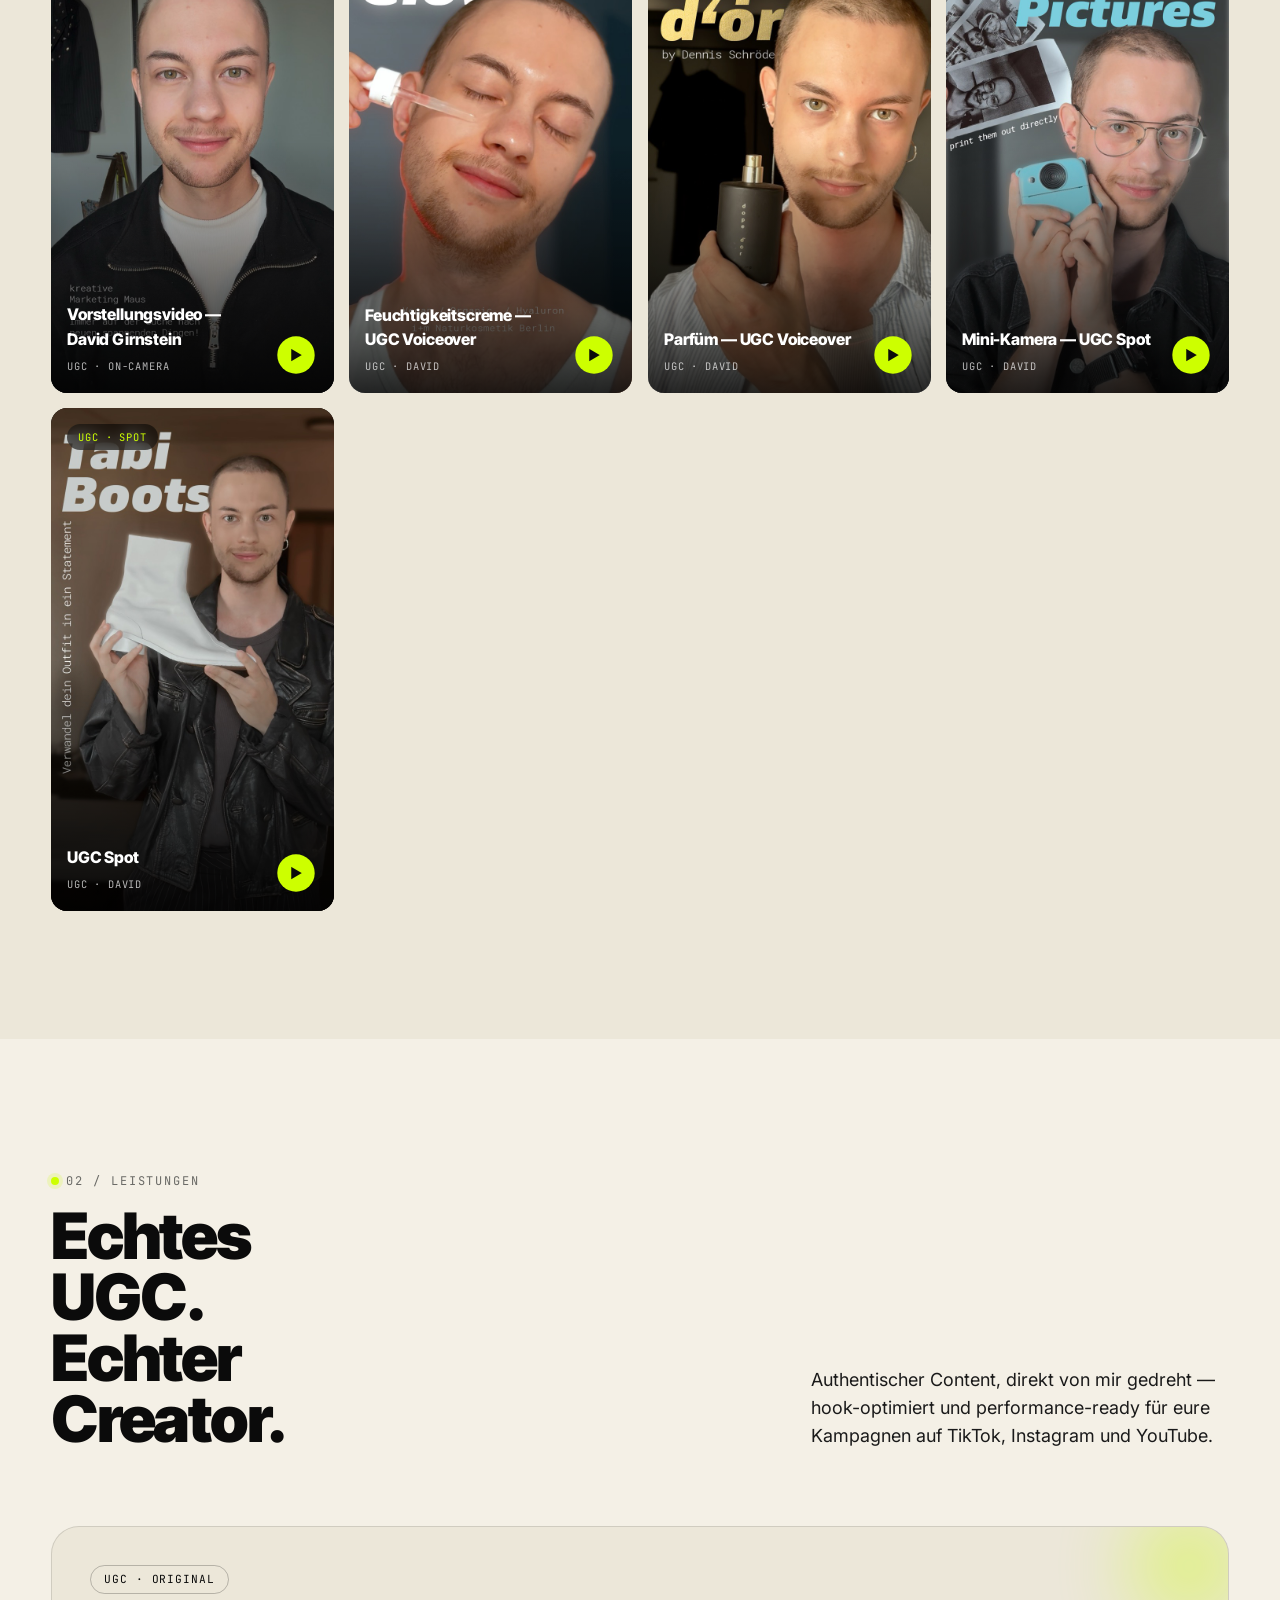
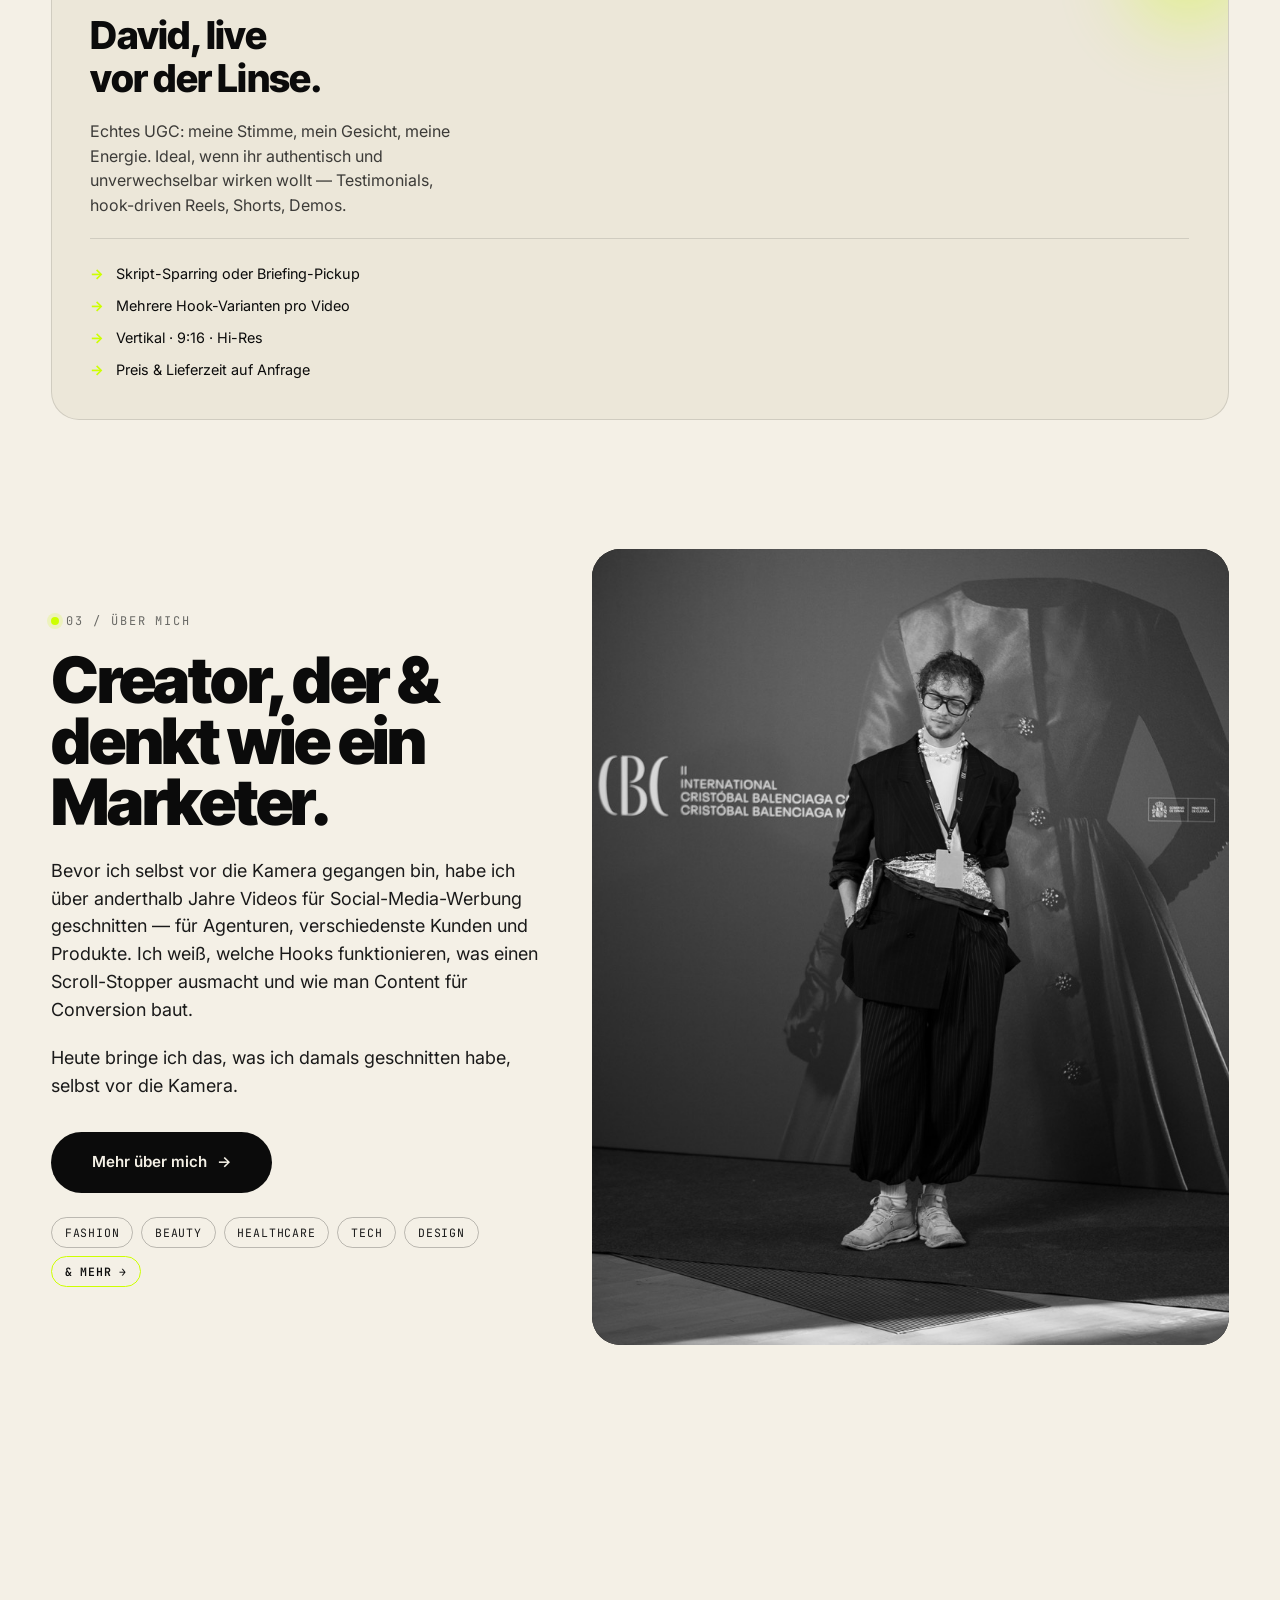
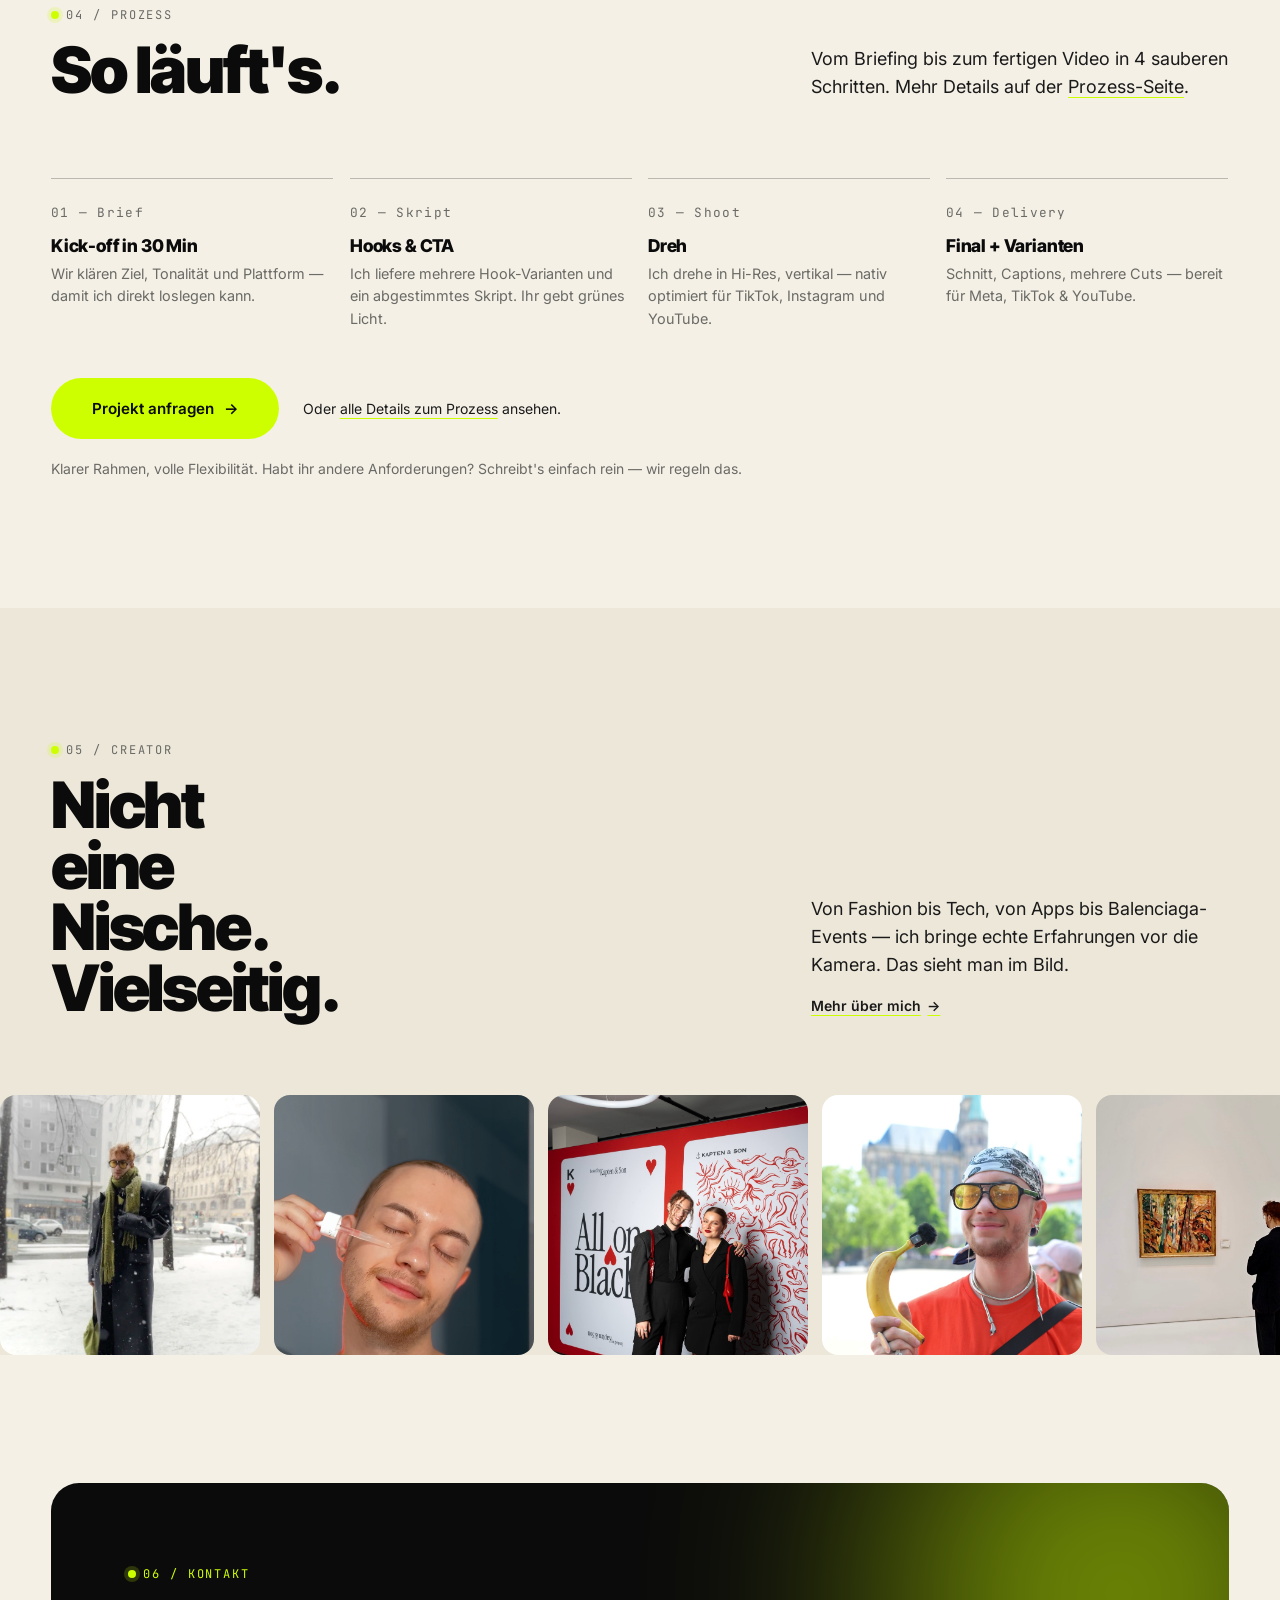
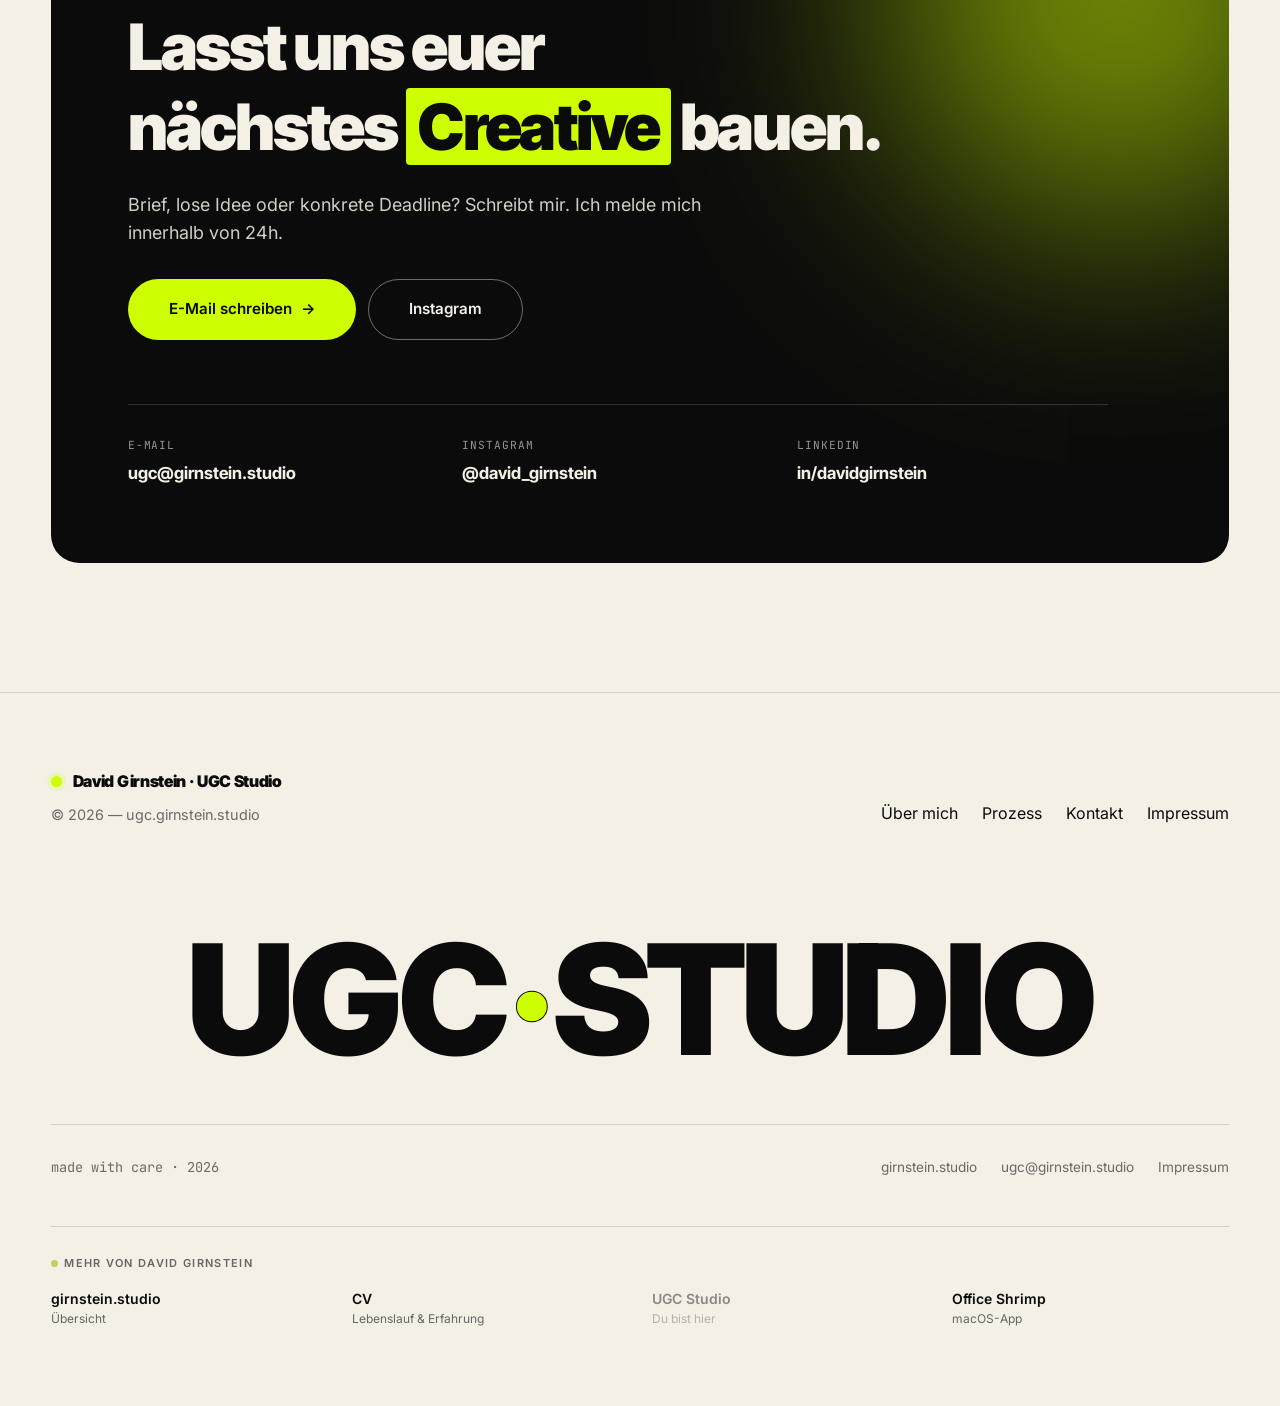
==== commit 33df4458: "Footer: gemeinsame Leiste mit Links zu allen girnstein.studio-Seiten Co-Authored-By: Claude Opus 5.5" ====
--- a/index.html
+++ b/index.html
@@ -106,6 +106,20 @@
     var ENABLE_KI_AVATAR = false;
     document.documentElement.classList.add(ENABLE_KI_AVATAR ? 'ki-on' : 'ki-off');
   </script>
+<!-- gs-network-style:start -->
+<style id="gs-network-style">
+  .gs-net{--gs-accent:#9DBF00;--gs-line:color-mix(in srgb,currentColor 14%,transparent);font:inherit;color:inherit;border-top:1px solid var(--gs-line);margin-top:clamp(28px,4vw,48px);padding-top:clamp(20px,3vw,28px);text-align:left}
+  .gs-net__label{display:flex;align-items:center;gap:.55em;margin:0 0 16px;font-size:11px;font-weight:600;letter-spacing:.12em;text-transform:uppercase;opacity:.6}
+  .gs-net__dot{width:7px;height:7px;border-radius:50%;background:var(--gs-accent,currentColor);flex:none}
+  .gs-net__list{list-style:none;margin:0;padding:0;display:grid;grid-template-columns:repeat(4,minmax(0,1fr));gap:12px 24px}
+  .gs-net__item a,.gs-net__item span.gs-net__cur{display:block;color:inherit;text-decoration:none;padding:2px 0}
+  .gs-net__name{display:block;font-size:14px;font-weight:600;line-height:1.3}
+  .gs-net__desc{display:block;font-size:12px;line-height:1.4;opacity:.6;margin-top:2px}
+  .gs-net__item a:hover .gs-net__name,.gs-net__item a:focus-visible .gs-net__name{text-decoration:underline;text-decoration-color:var(--gs-accent,currentColor);text-decoration-thickness:2px;text-underline-offset:3px}
+  .gs-net__cur{opacity:.45}
+  @media (max-width:640px){.gs-net__list{grid-template-columns:repeat(2,minmax(0,1fr))}}
+</style>
+<!-- gs-network-style:end -->
 </head>
 
 <body>
@@ -567,7 +581,18 @@
           <a href="impressum.html">Impressum</a>
         </div>
       </div>
-    </div>
+    <!-- gs-network:start -->
+  <div class="gs-net" role="navigation" aria-label="Mehr von David Girnstein">
+    <p class="gs-net__label"><span class="gs-net__dot" aria-hidden="true"></span>Mehr von David Girnstein</p>
+    <ul class="gs-net__list">
+      <li class="gs-net__item"><a href="https://girnstein.studio/"><span class="gs-net__name">girnstein.studio</span><span class="gs-net__desc">Übersicht</span></a></li>
+      <li class="gs-net__item"><a href="https://cv.girnstein.studio/"><span class="gs-net__name">CV</span><span class="gs-net__desc">Lebenslauf &amp; Erfahrung</span></a></li>
+      <li class="gs-net__item"><span class="gs-net__cur" aria-current="page"><span class="gs-net__name">UGC Studio</span><span class="gs-net__desc">Du bist hier</span></span></li>
+      <li class="gs-net__item"><a href="https://office-shrimp.girnstein.studio/"><span class="gs-net__name">Office Shrimp</span><span class="gs-net__desc">macOS-App</span></a></li>
+    </ul>
+  </div>
+<!-- gs-network:end -->
+</div>
   </footer>
 
   <script src="js/main.js" defer></script>
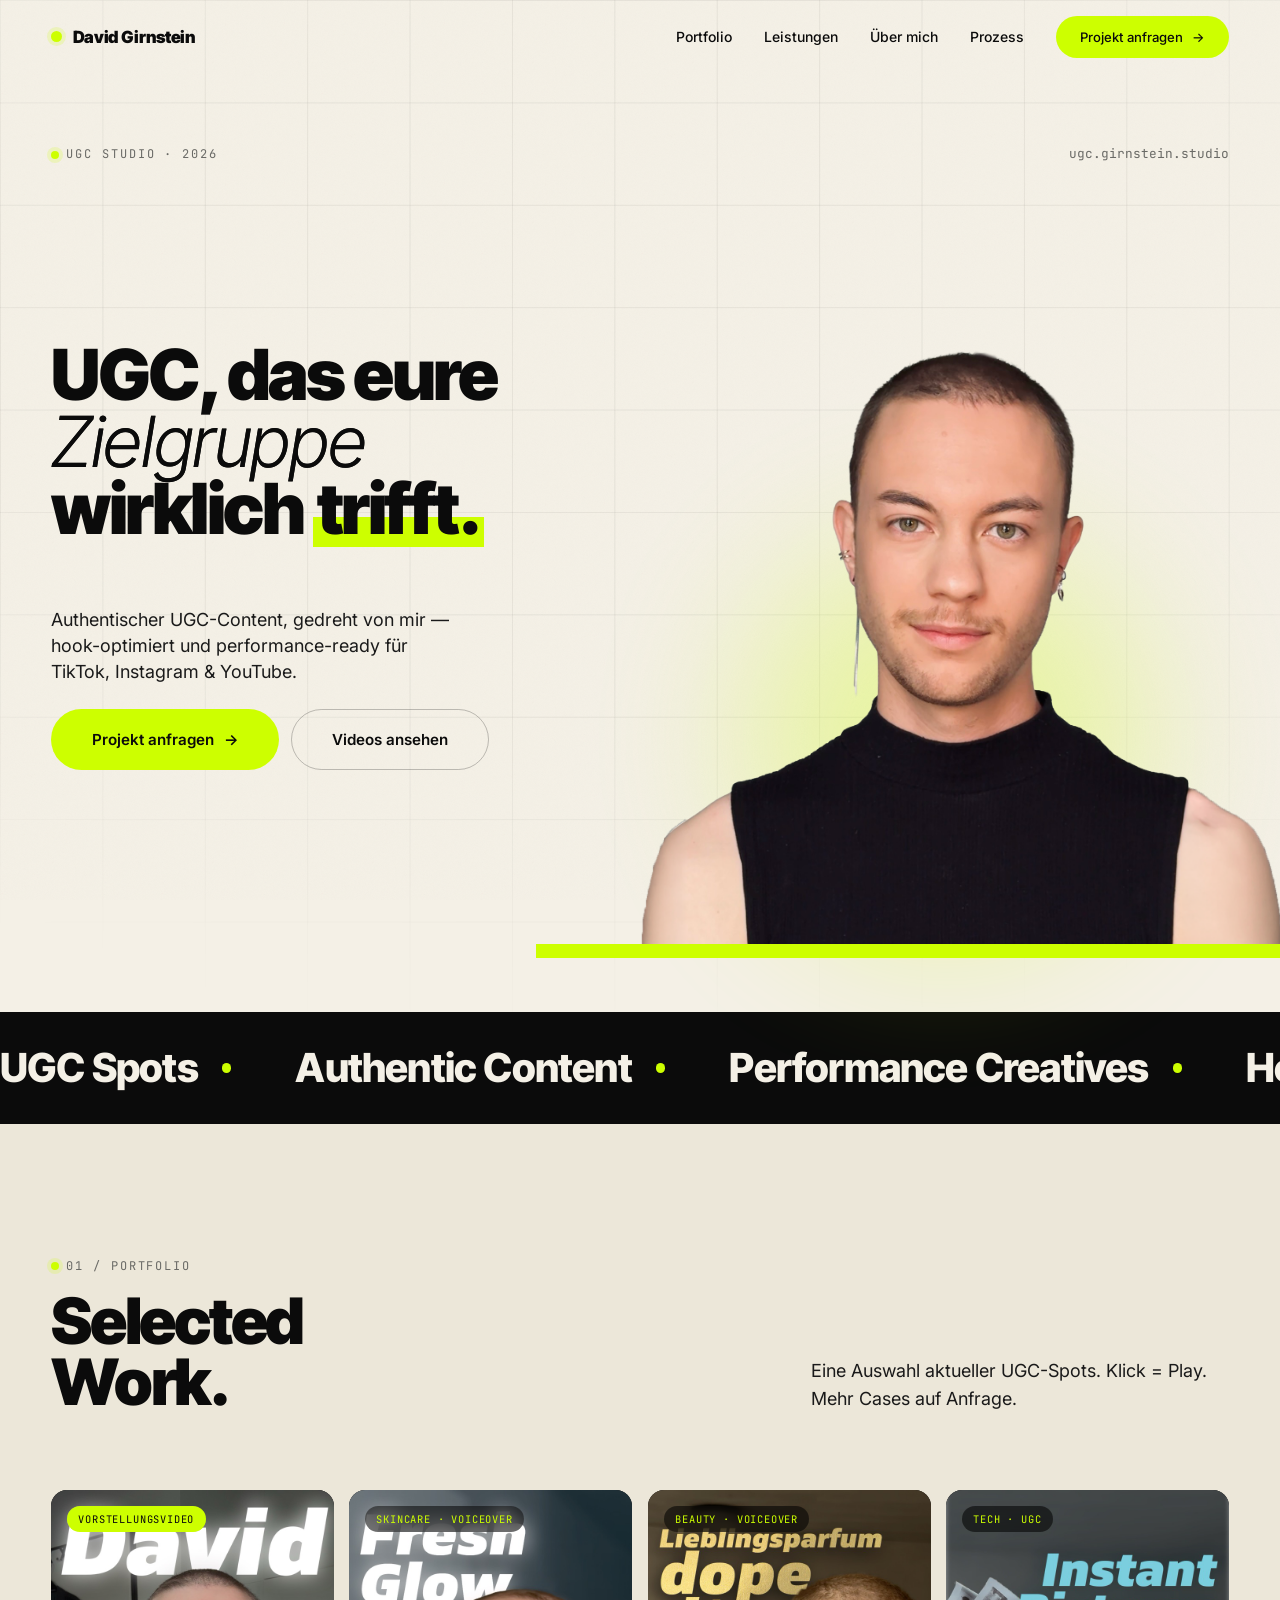
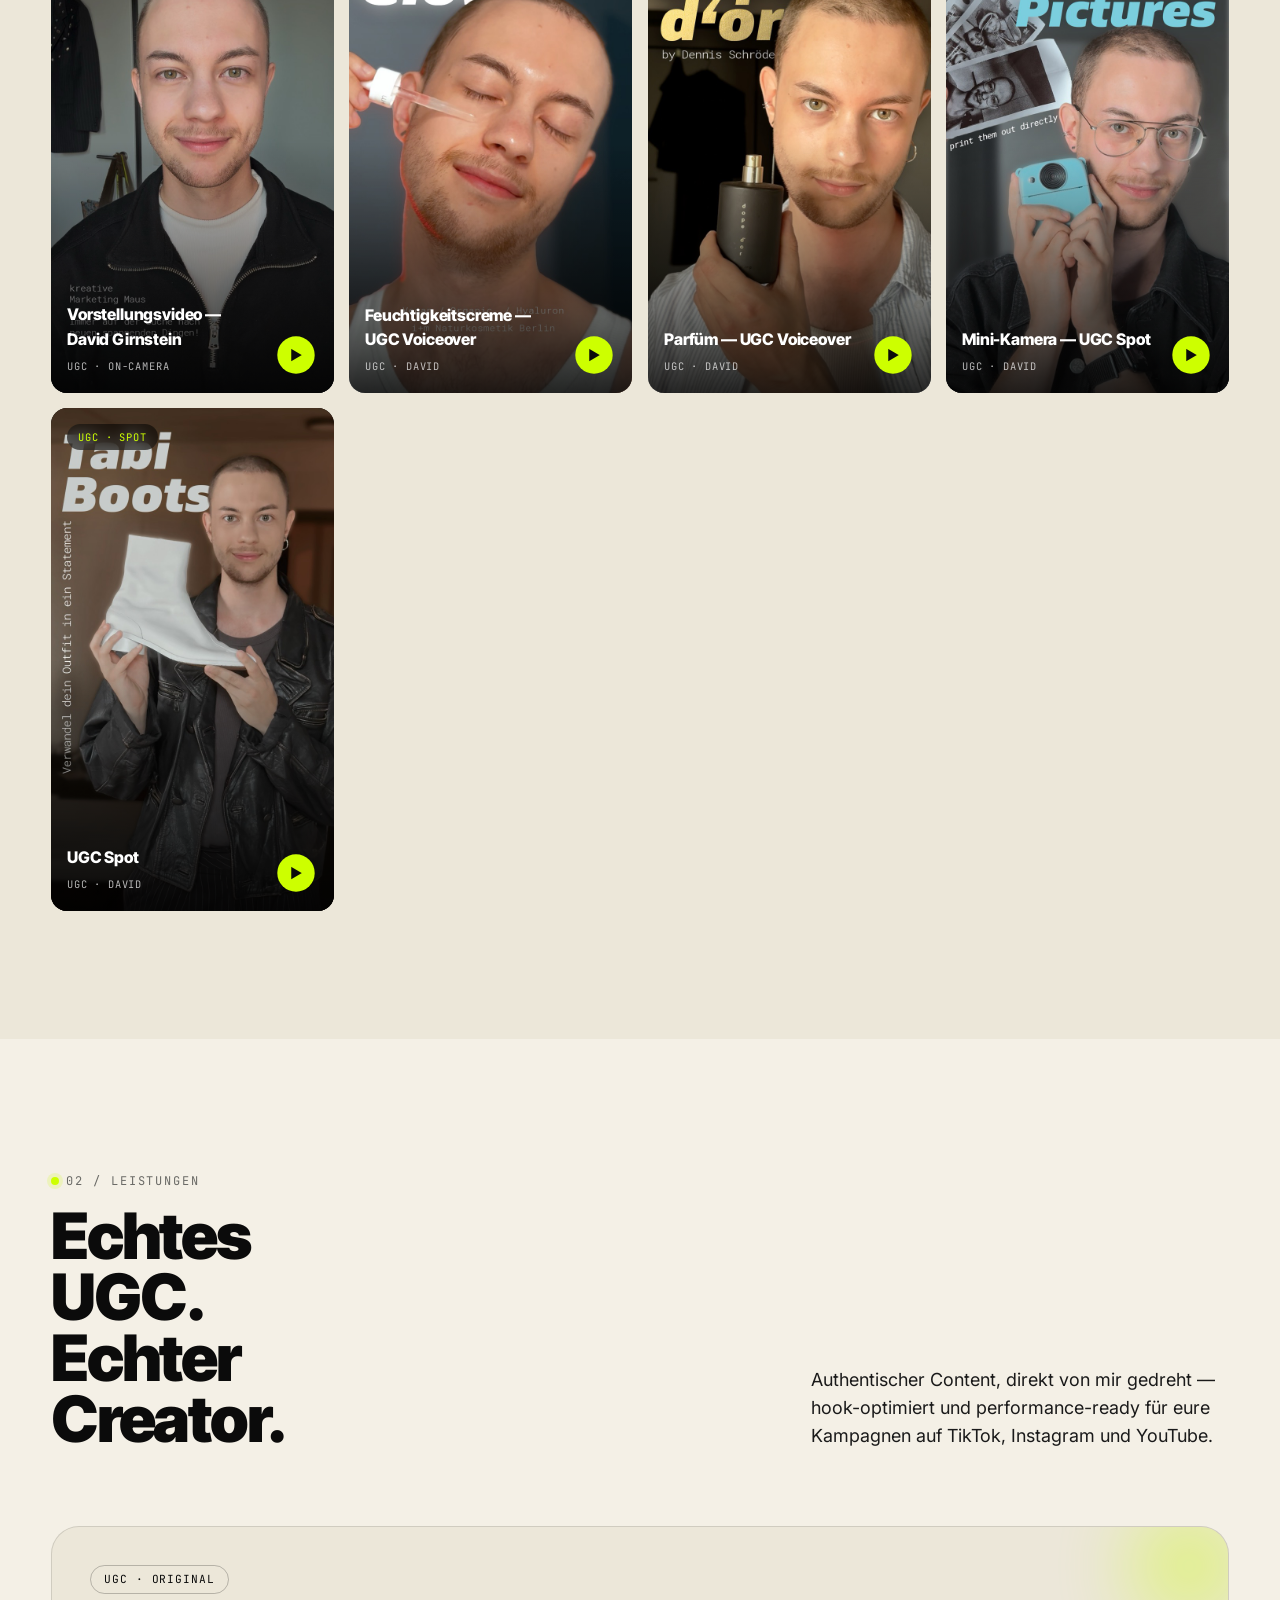
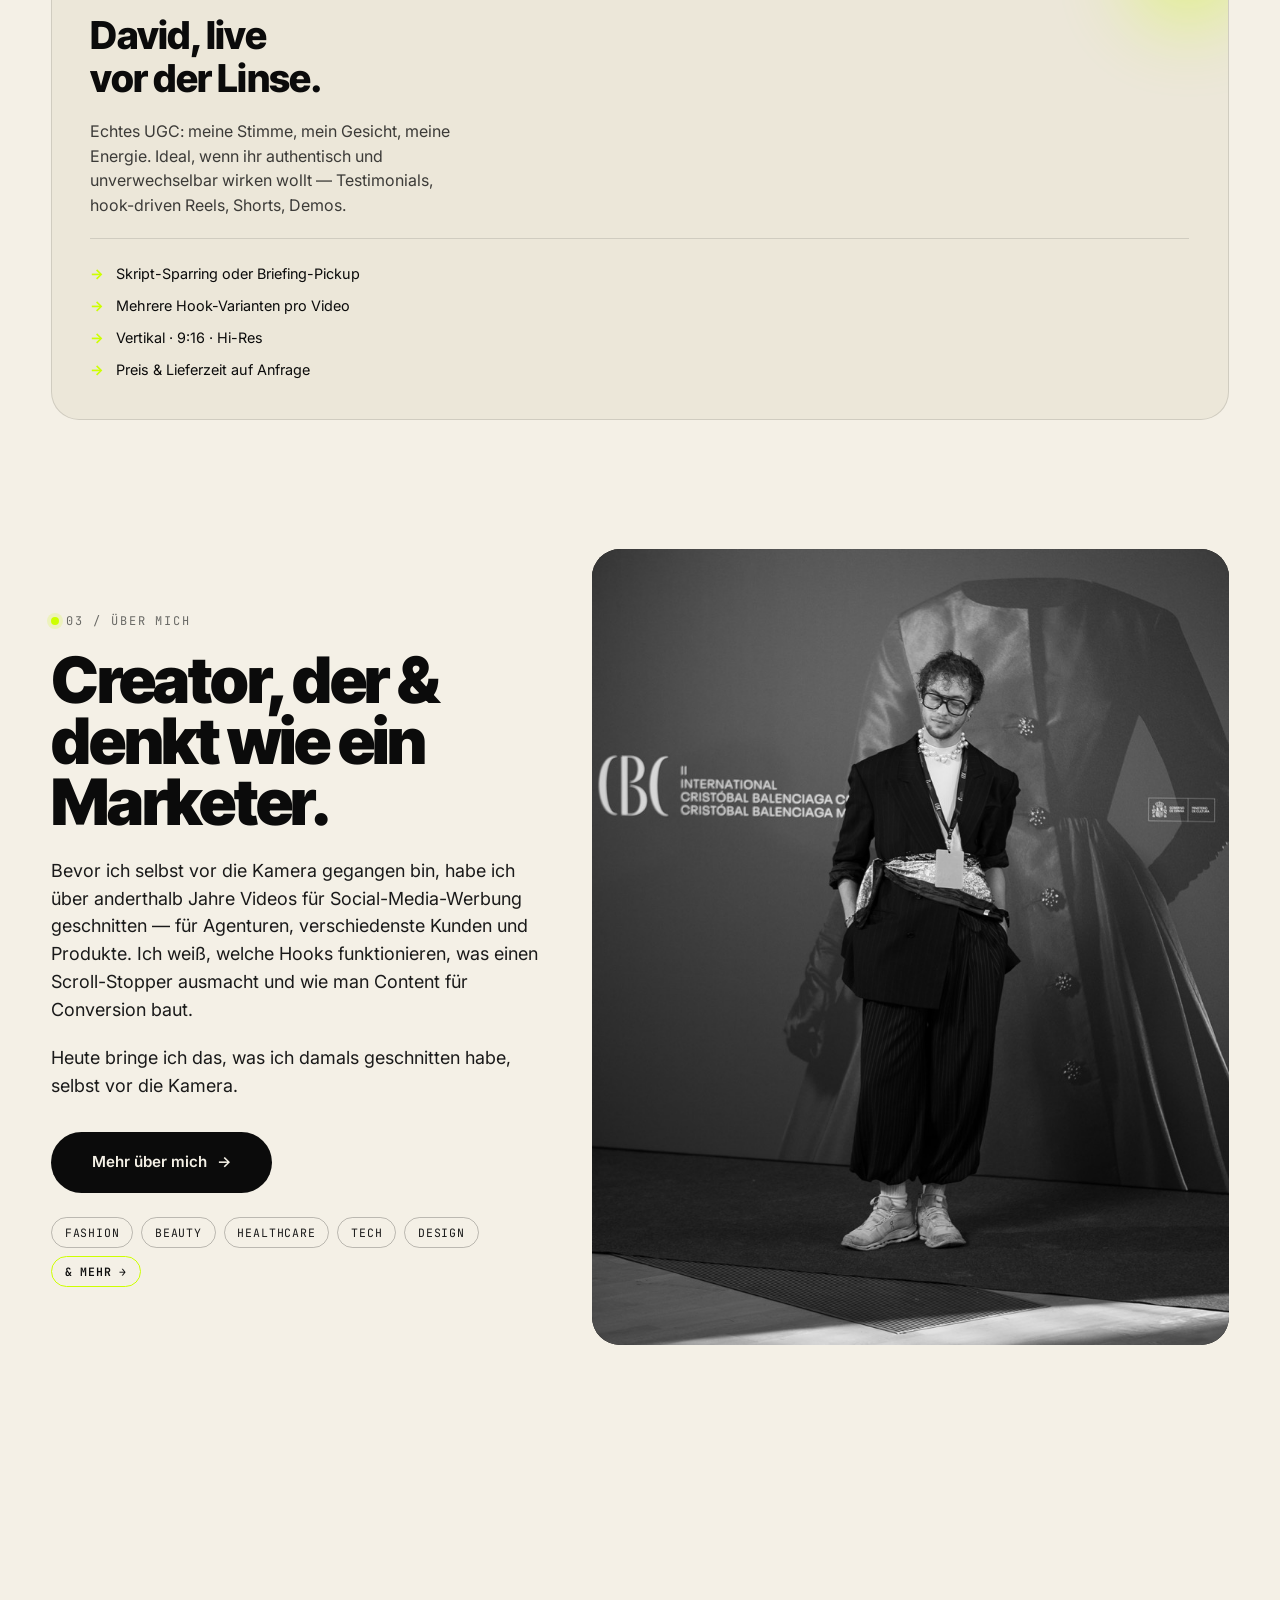
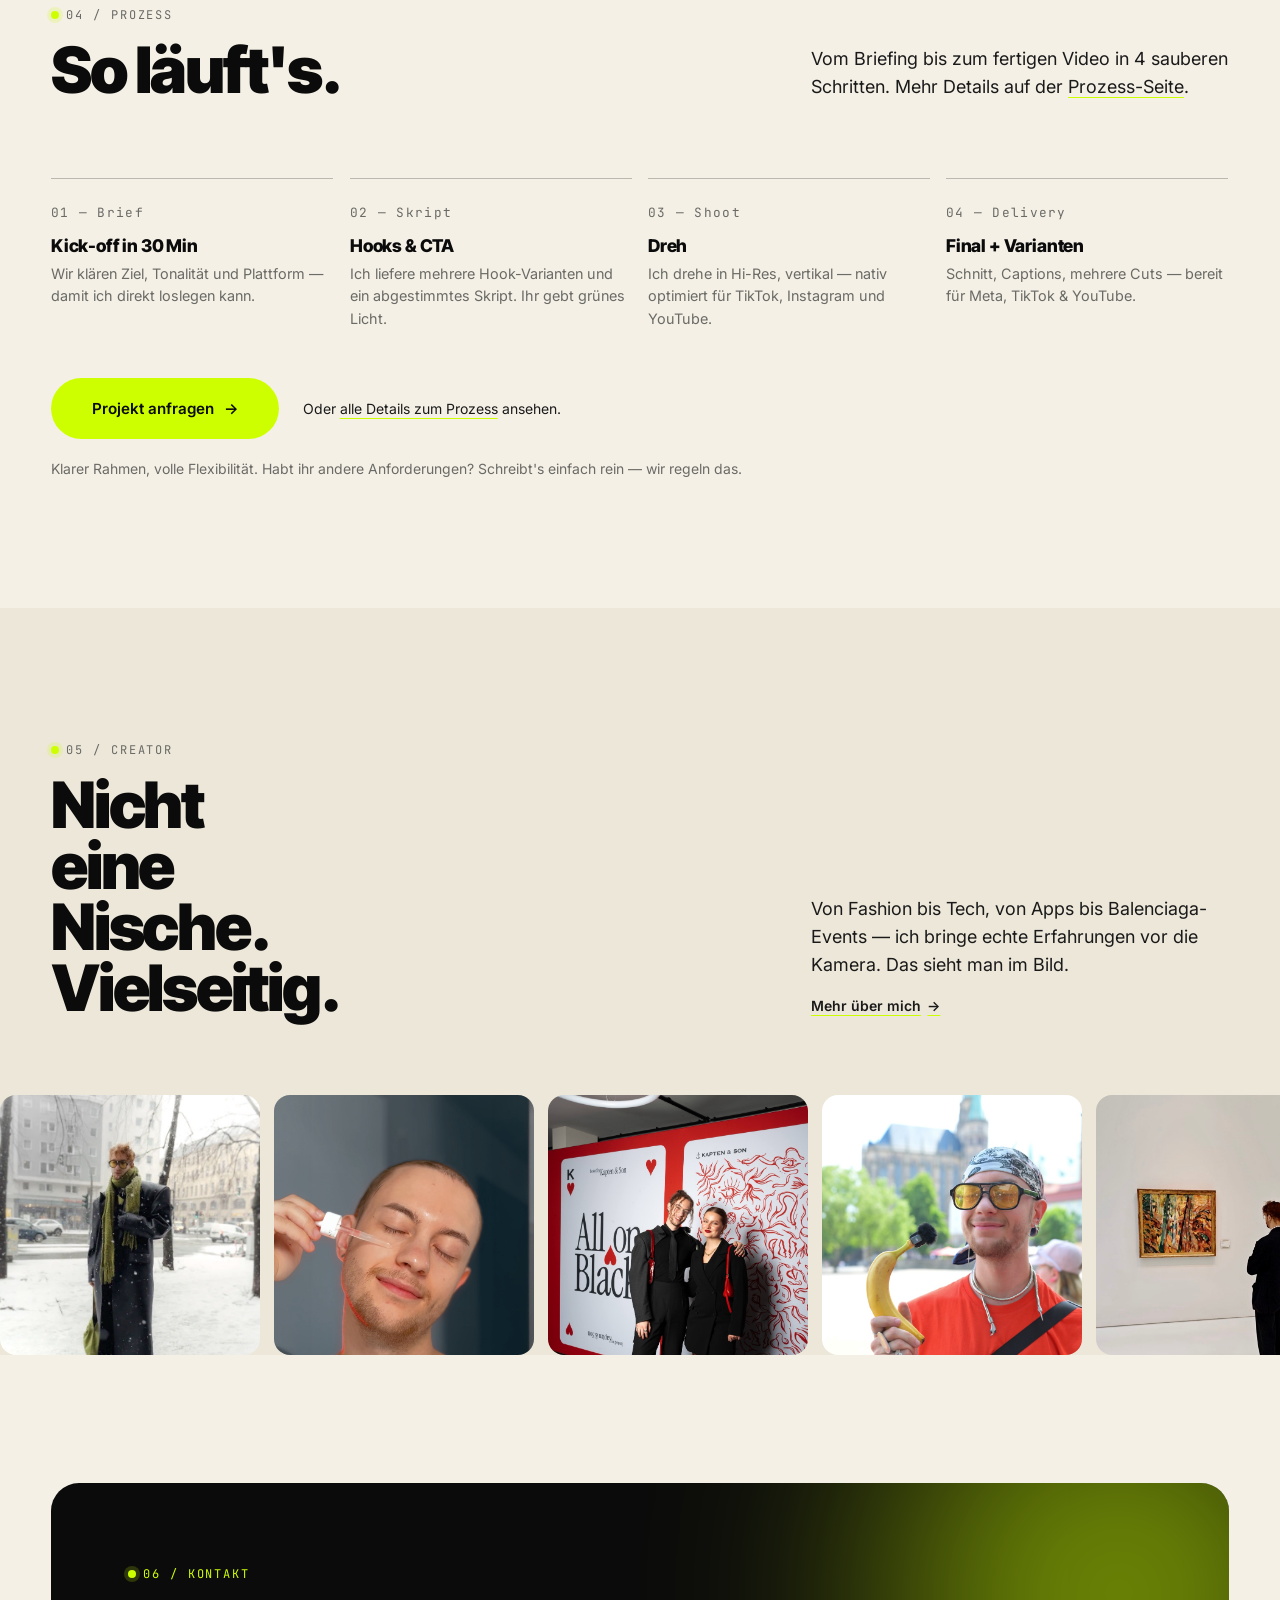
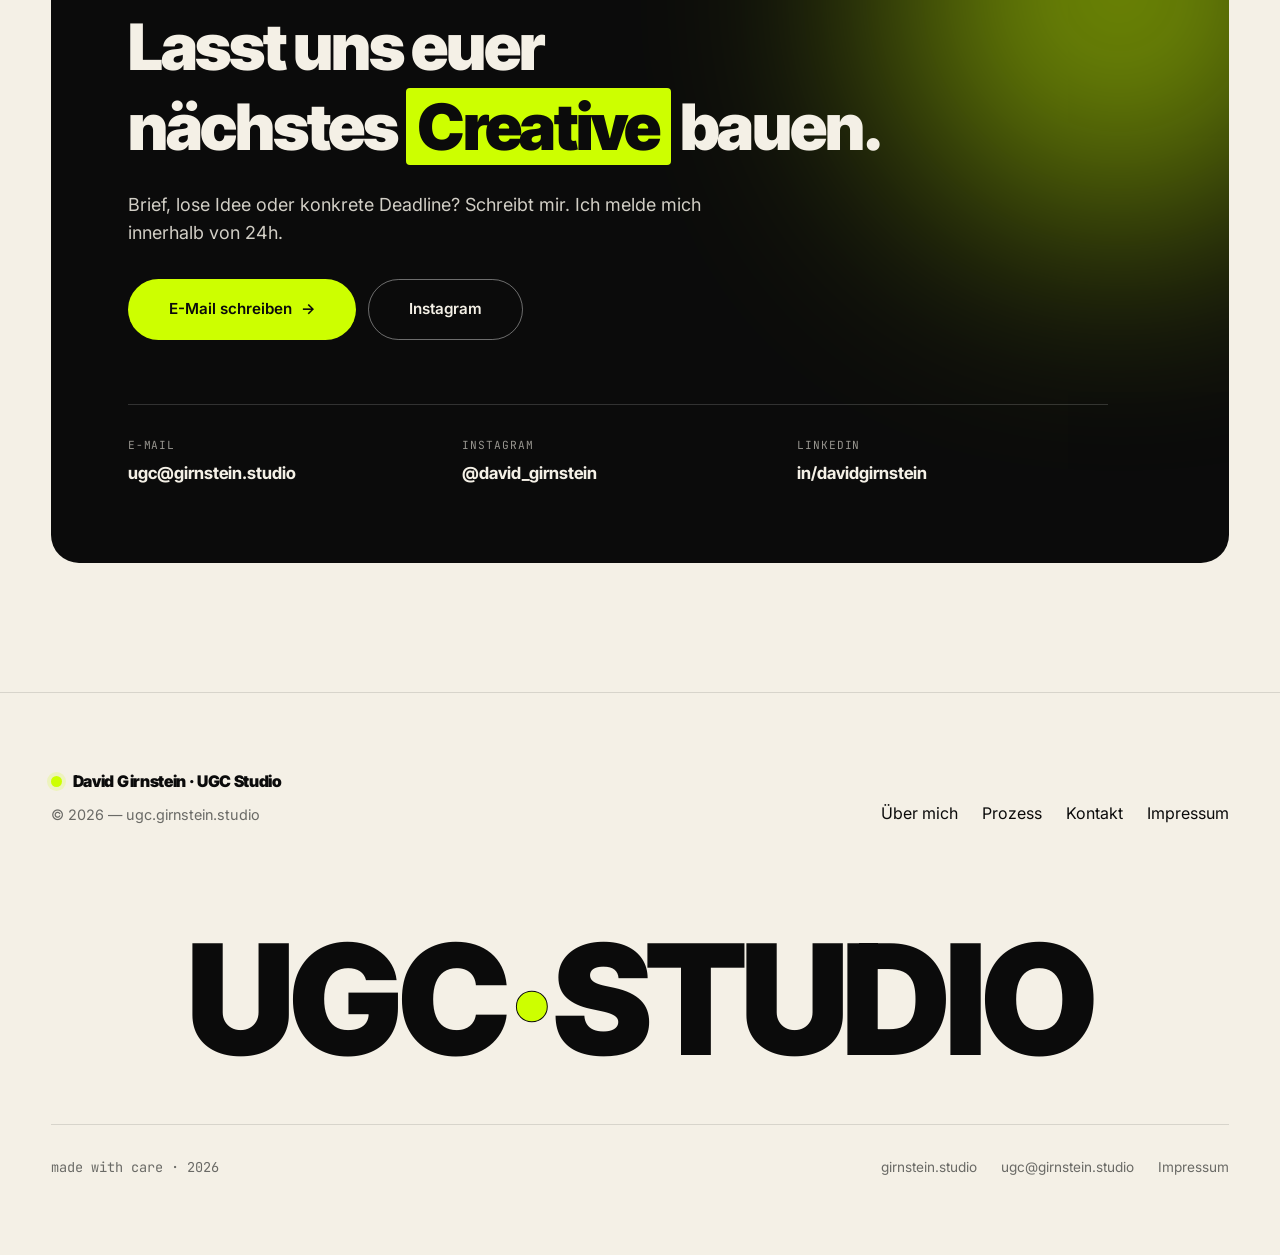
==== commit e69bace8: "JSON-LD: Person-@id auf https://girnstein.studio/#person umstellen girnstein.studio ist jetzt die ze" ====
--- a/index.html
+++ b/index.html
@@ -33,7 +33,7 @@
         "name": "David Girnstein UGC Studio",
         "inLanguage": "de-DE",
         "publisher": {
-          "@id": "https://cv.girnstein.studio/#person"
+          "@id": "https://girnstein.studio/#person"
         }
       },
       {
@@ -50,7 +50,7 @@
           "addressCountry": "DE"
         },
         "founder": {
-          "@id": "https://cv.girnstein.studio/#person"
+          "@id": "https://girnstein.studio/#person"
         },
         "sameAs": [
           "https://www.instagram.com/david_girnstein/"
@@ -58,9 +58,9 @@
       },
       {
         "@type": "Person",
-        "@id": "https://cv.girnstein.studio/#person",
+        "@id": "https://girnstein.studio/#person",
         "name": "David Girnstein",
-        "url": "https://cv.girnstein.studio/",
+        "url": "https://girnstein.studio/",
         "image": "https://cv.girnstein.studio/assets/profile.jpg",
         "address": {
           "@type": "PostalAddress",
@@ -78,7 +78,7 @@
         "sameAs": [
           "https://www.linkedin.com/in/davidgirnstein/",
           "https://www.instagram.com/david_girnstein/",
-          "https://girnstein.studio/",
+          "https://cv.girnstein.studio/",
           "https://ugc.girnstein.studio/",
           "https://office-shrimp.girnstein.studio/"
         ]
@@ -106,20 +106,6 @@
     var ENABLE_KI_AVATAR = false;
     document.documentElement.classList.add(ENABLE_KI_AVATAR ? 'ki-on' : 'ki-off');
   </script>
-<!-- gs-network-style:start -->
-<style id="gs-network-style">
-  .gs-net{--gs-accent:#9DBF00;--gs-line:color-mix(in srgb,currentColor 14%,transparent);font:inherit;color:inherit;border-top:1px solid var(--gs-line);margin-top:clamp(28px,4vw,48px);padding-top:clamp(20px,3vw,28px);text-align:left}
-  .gs-net__label{display:flex;align-items:center;gap:.55em;margin:0 0 16px;font-size:11px;font-weight:600;letter-spacing:.12em;text-transform:uppercase;opacity:.6}
-  .gs-net__dot{width:7px;height:7px;border-radius:50%;background:var(--gs-accent,currentColor);flex:none}
-  .gs-net__list{list-style:none;margin:0;padding:0;display:grid;grid-template-columns:repeat(4,minmax(0,1fr));gap:12px 24px}
-  .gs-net__item a,.gs-net__item span.gs-net__cur{display:block;color:inherit;text-decoration:none;padding:2px 0}
-  .gs-net__name{display:block;font-size:14px;font-weight:600;line-height:1.3}
-  .gs-net__desc{display:block;font-size:12px;line-height:1.4;opacity:.6;margin-top:2px}
-  .gs-net__item a:hover .gs-net__name,.gs-net__item a:focus-visible .gs-net__name{text-decoration:underline;text-decoration-color:var(--gs-accent,currentColor);text-decoration-thickness:2px;text-underline-offset:3px}
-  .gs-net__cur{opacity:.45}
-  @media (max-width:640px){.gs-net__list{grid-template-columns:repeat(2,minmax(0,1fr))}}
-</style>
-<!-- gs-network-style:end -->
 </head>
 
 <body>
@@ -581,18 +567,7 @@
           <a href="impressum.html">Impressum</a>
         </div>
       </div>
-    <!-- gs-network:start -->
-  <div class="gs-net" role="navigation" aria-label="Mehr von David Girnstein">
-    <p class="gs-net__label"><span class="gs-net__dot" aria-hidden="true"></span>Mehr von David Girnstein</p>
-    <ul class="gs-net__list">
-      <li class="gs-net__item"><a href="https://girnstein.studio/"><span class="gs-net__name">girnstein.studio</span><span class="gs-net__desc">Übersicht</span></a></li>
-      <li class="gs-net__item"><a href="https://cv.girnstein.studio/"><span class="gs-net__name">CV</span><span class="gs-net__desc">Lebenslauf &amp; Erfahrung</span></a></li>
-      <li class="gs-net__item"><span class="gs-net__cur" aria-current="page"><span class="gs-net__name">UGC Studio</span><span class="gs-net__desc">Du bist hier</span></span></li>
-      <li class="gs-net__item"><a href="https://office-shrimp.girnstein.studio/"><span class="gs-net__name">Office Shrimp</span><span class="gs-net__desc">macOS-App</span></a></li>
-    </ul>
-  </div>
-<!-- gs-network:end -->
-</div>
+    </div>
   </footer>
 
   <script src="js/main.js" defer></script>
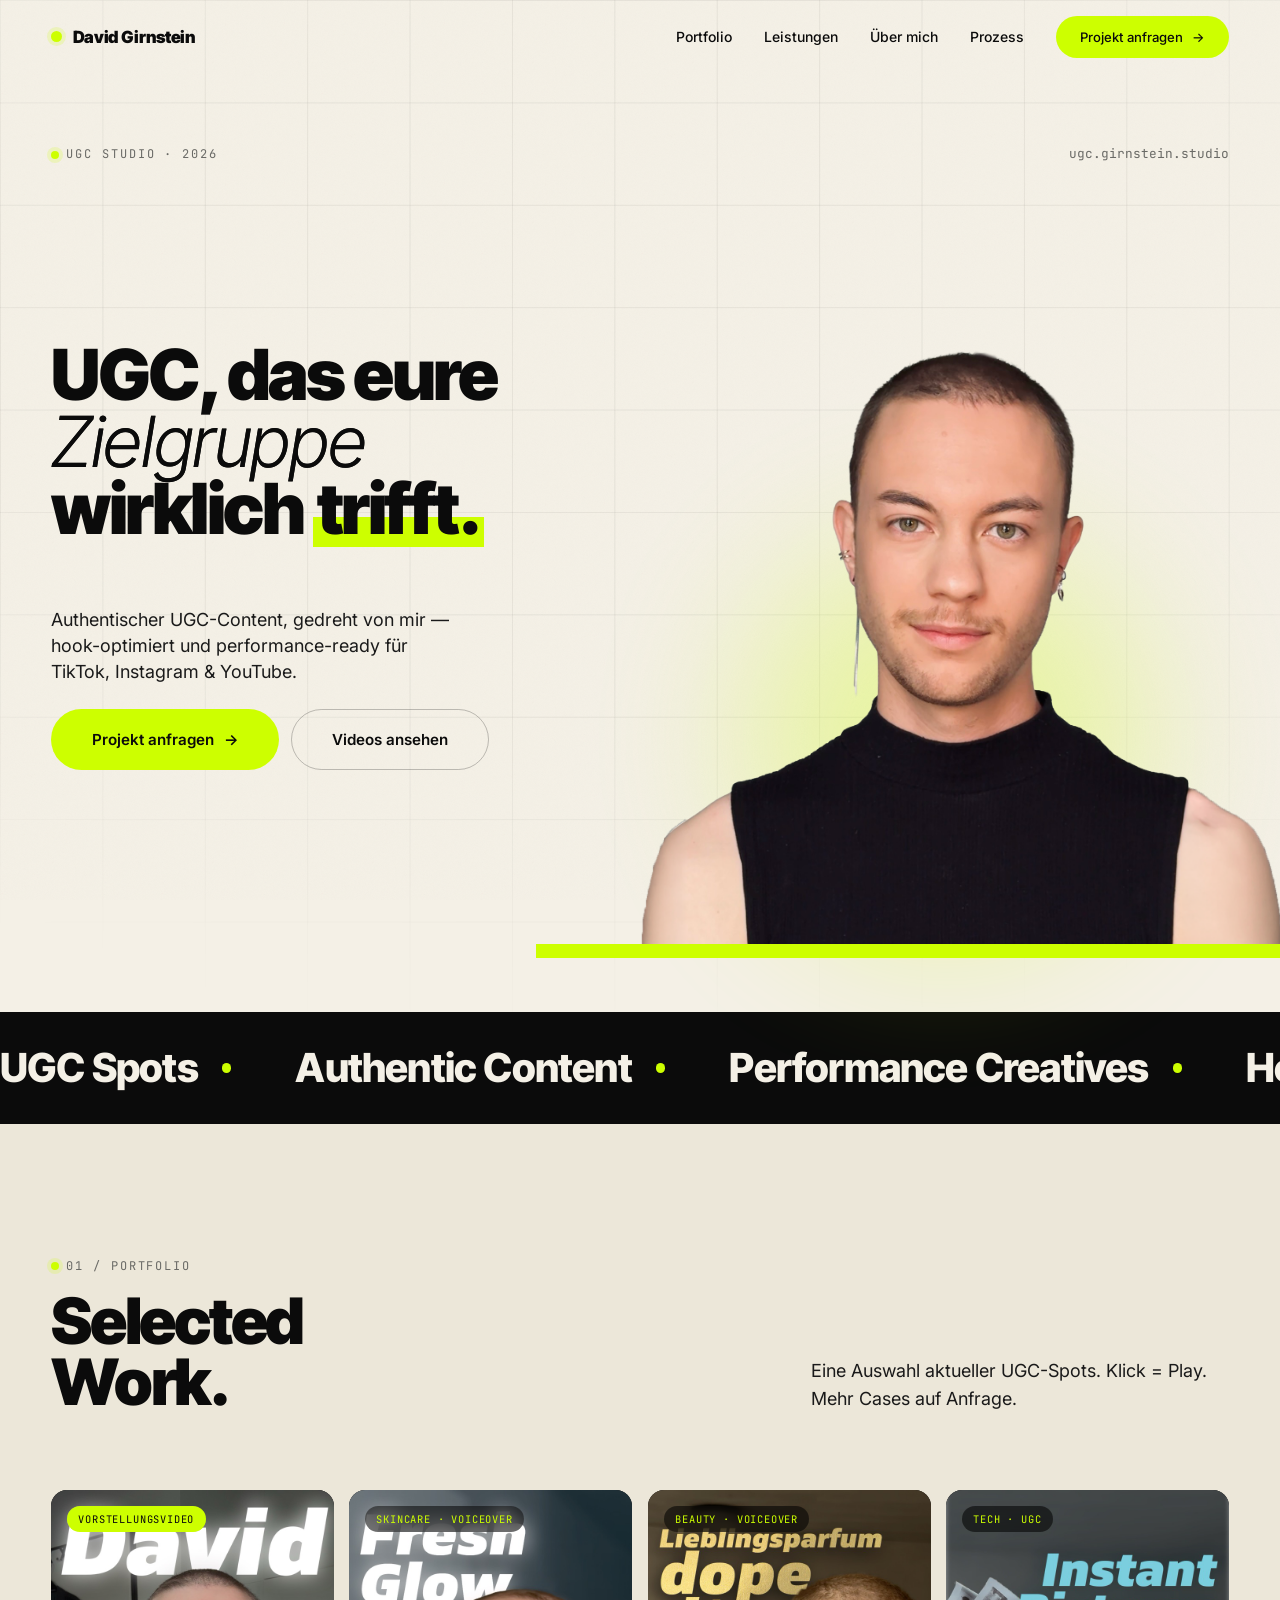
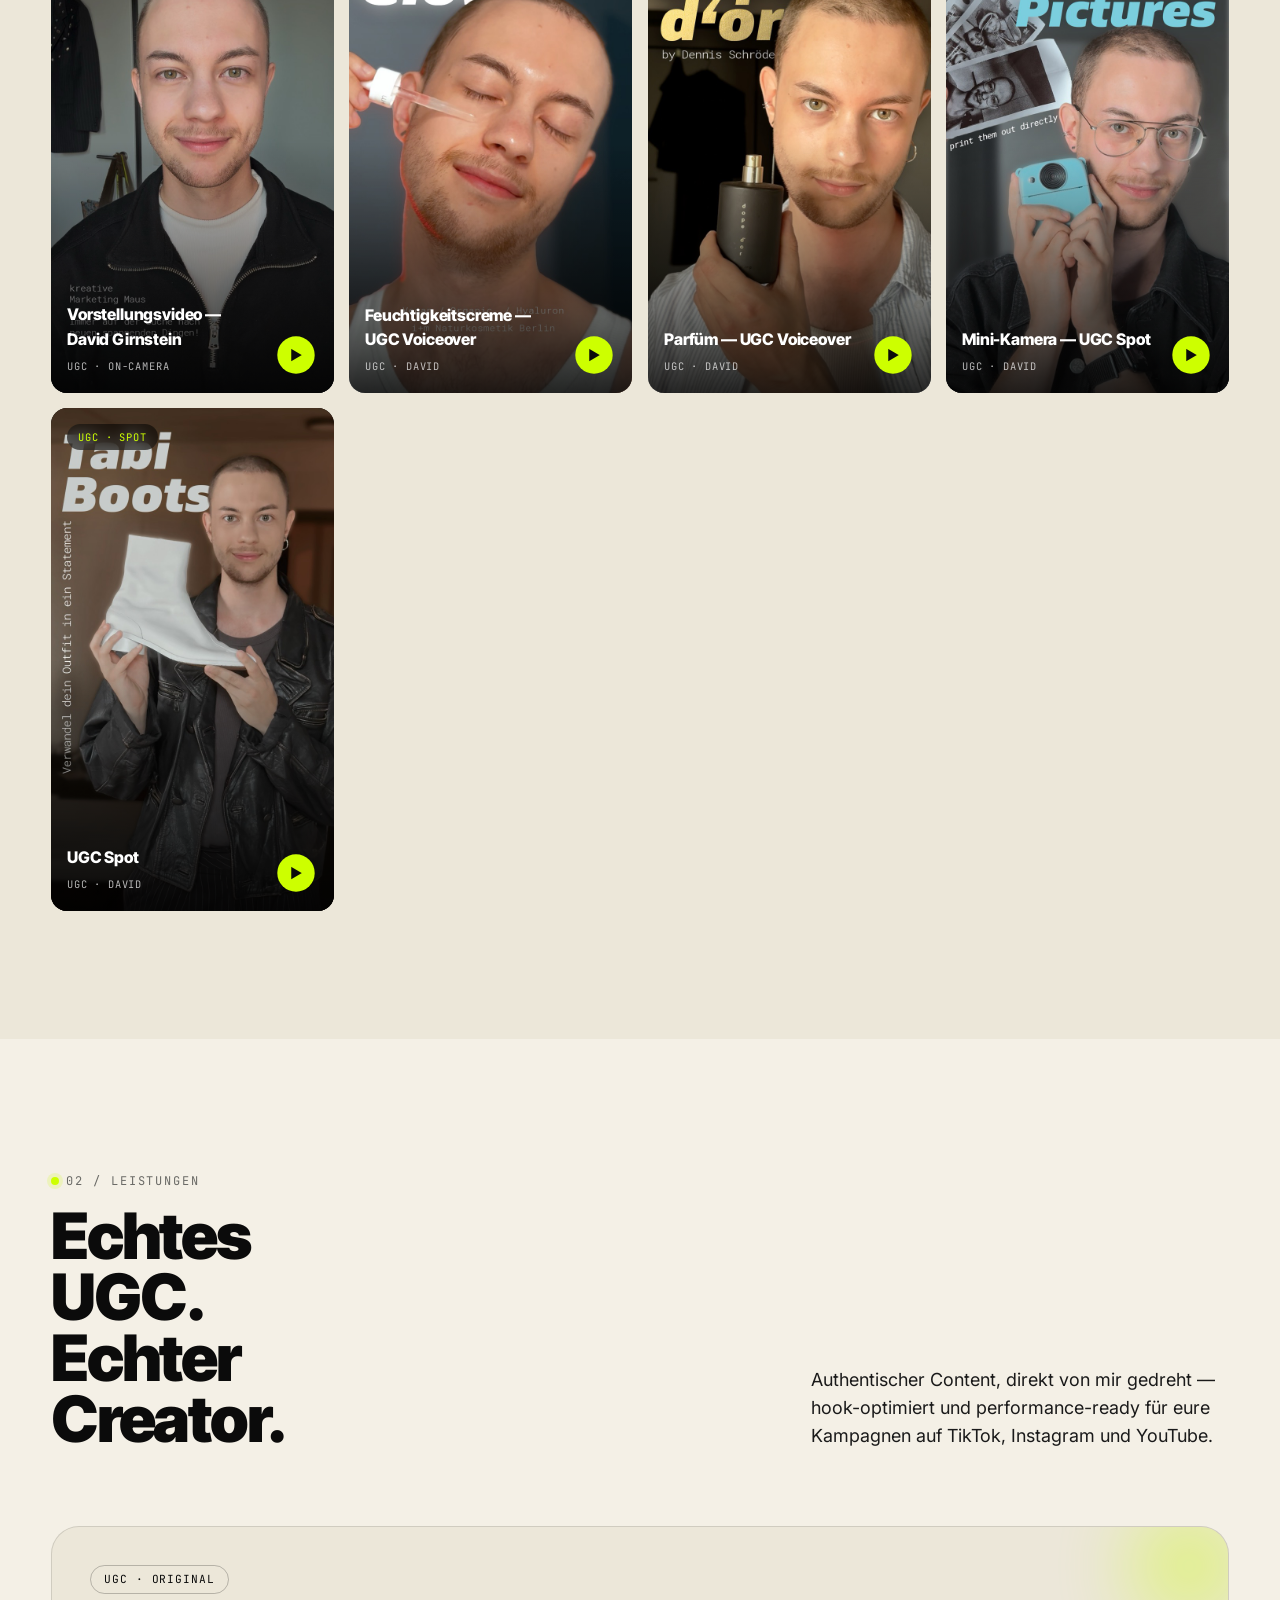
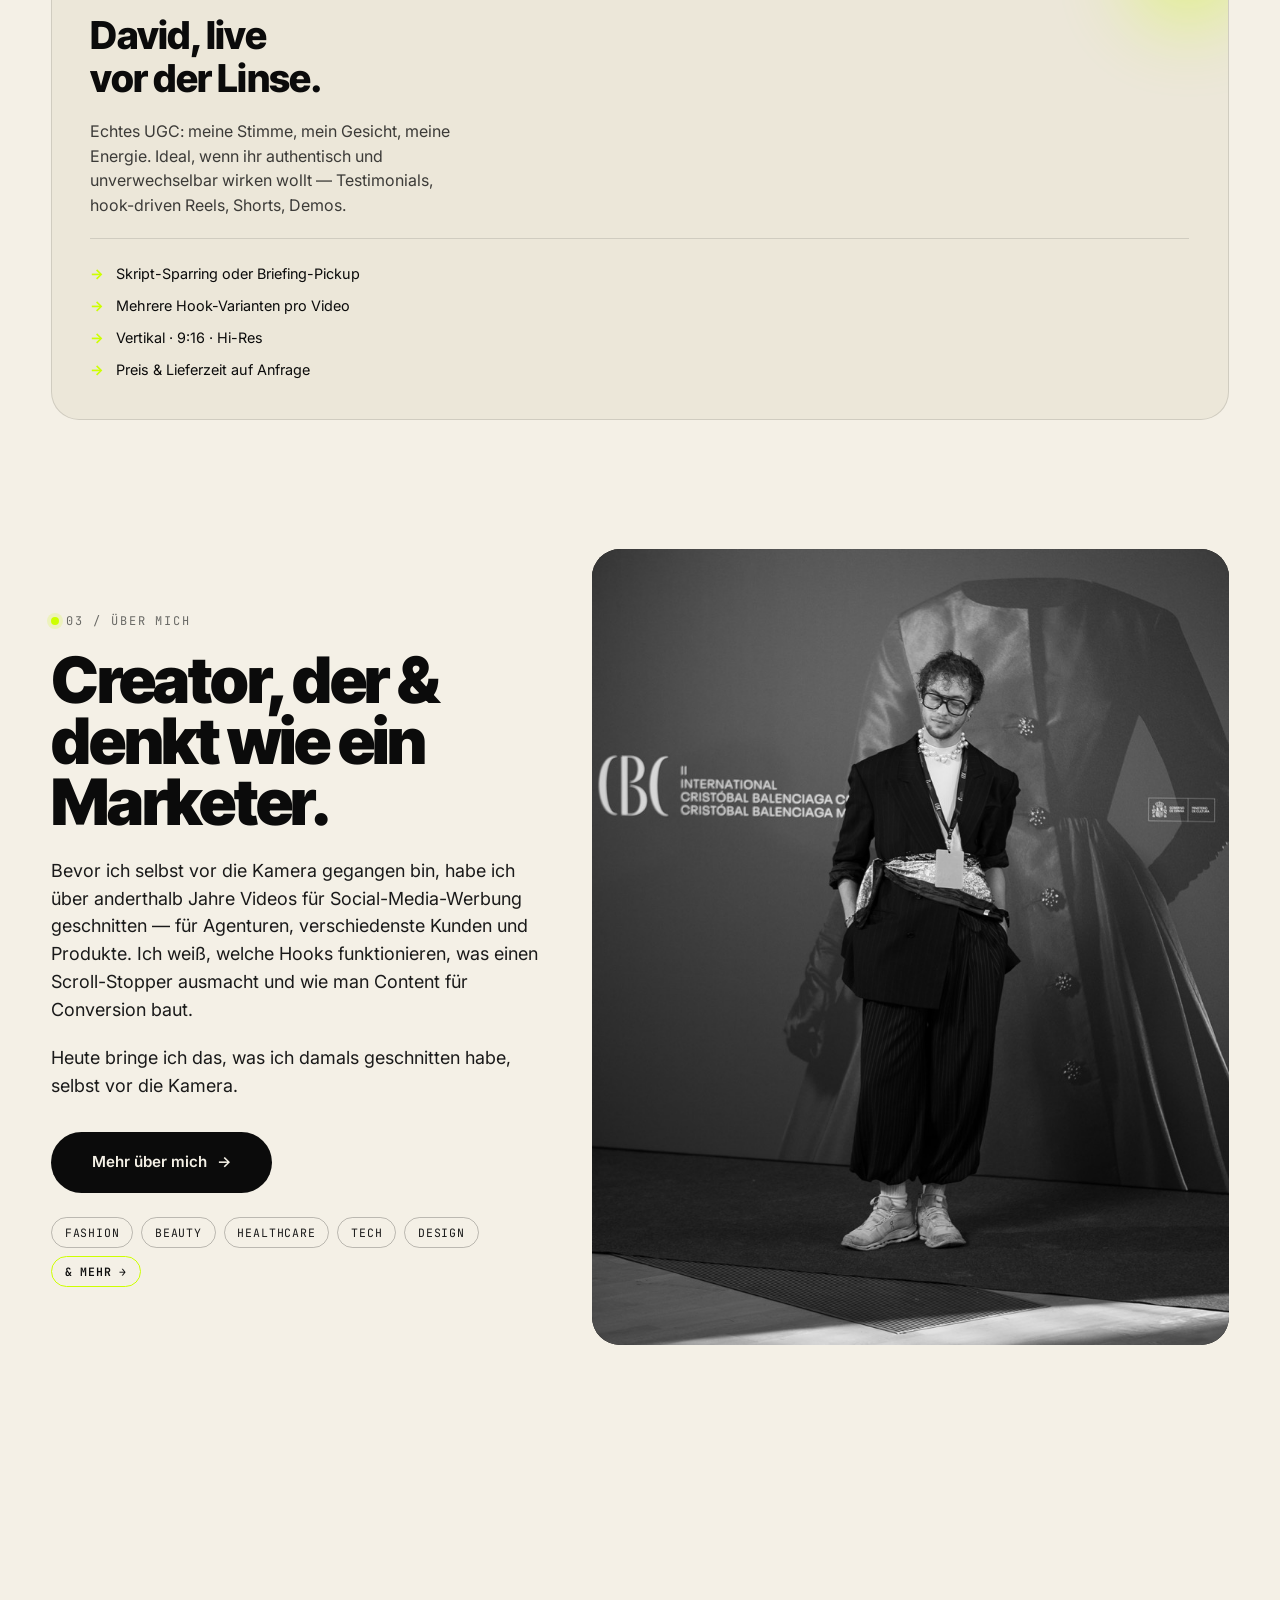
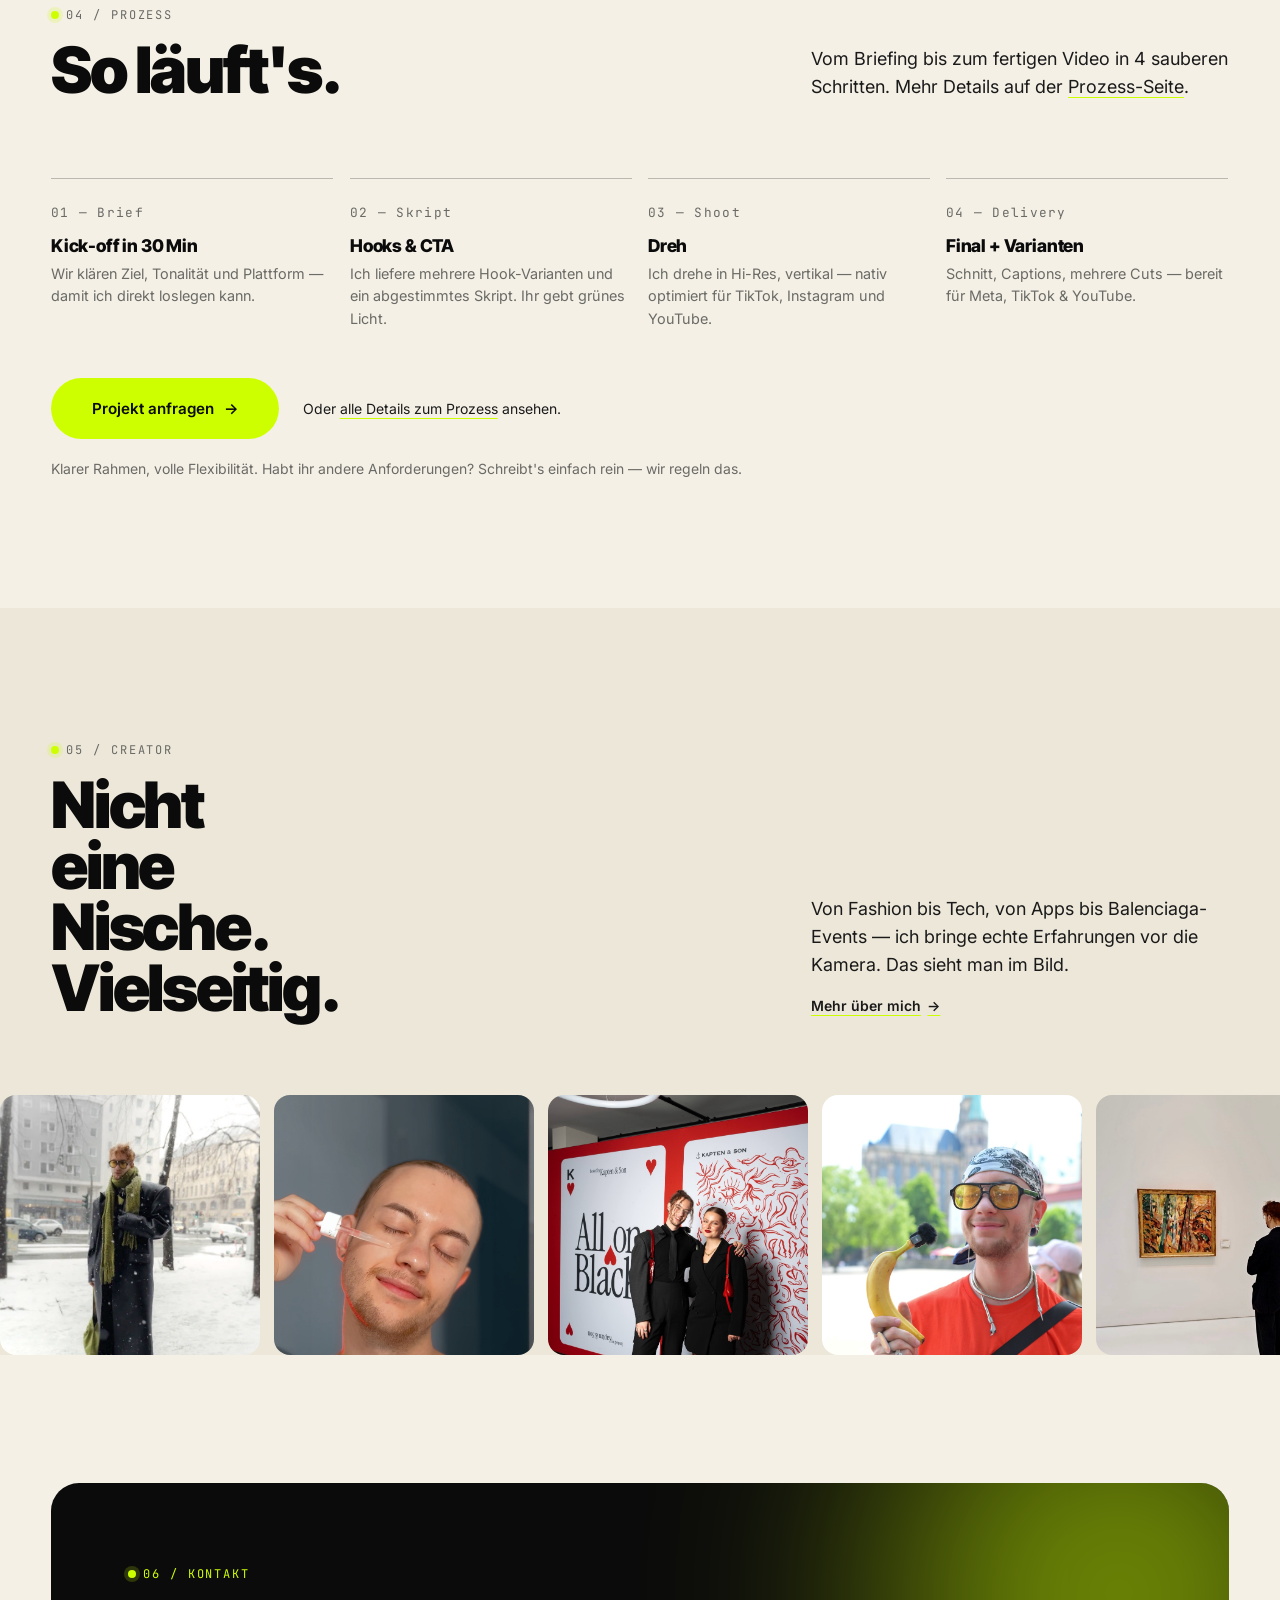
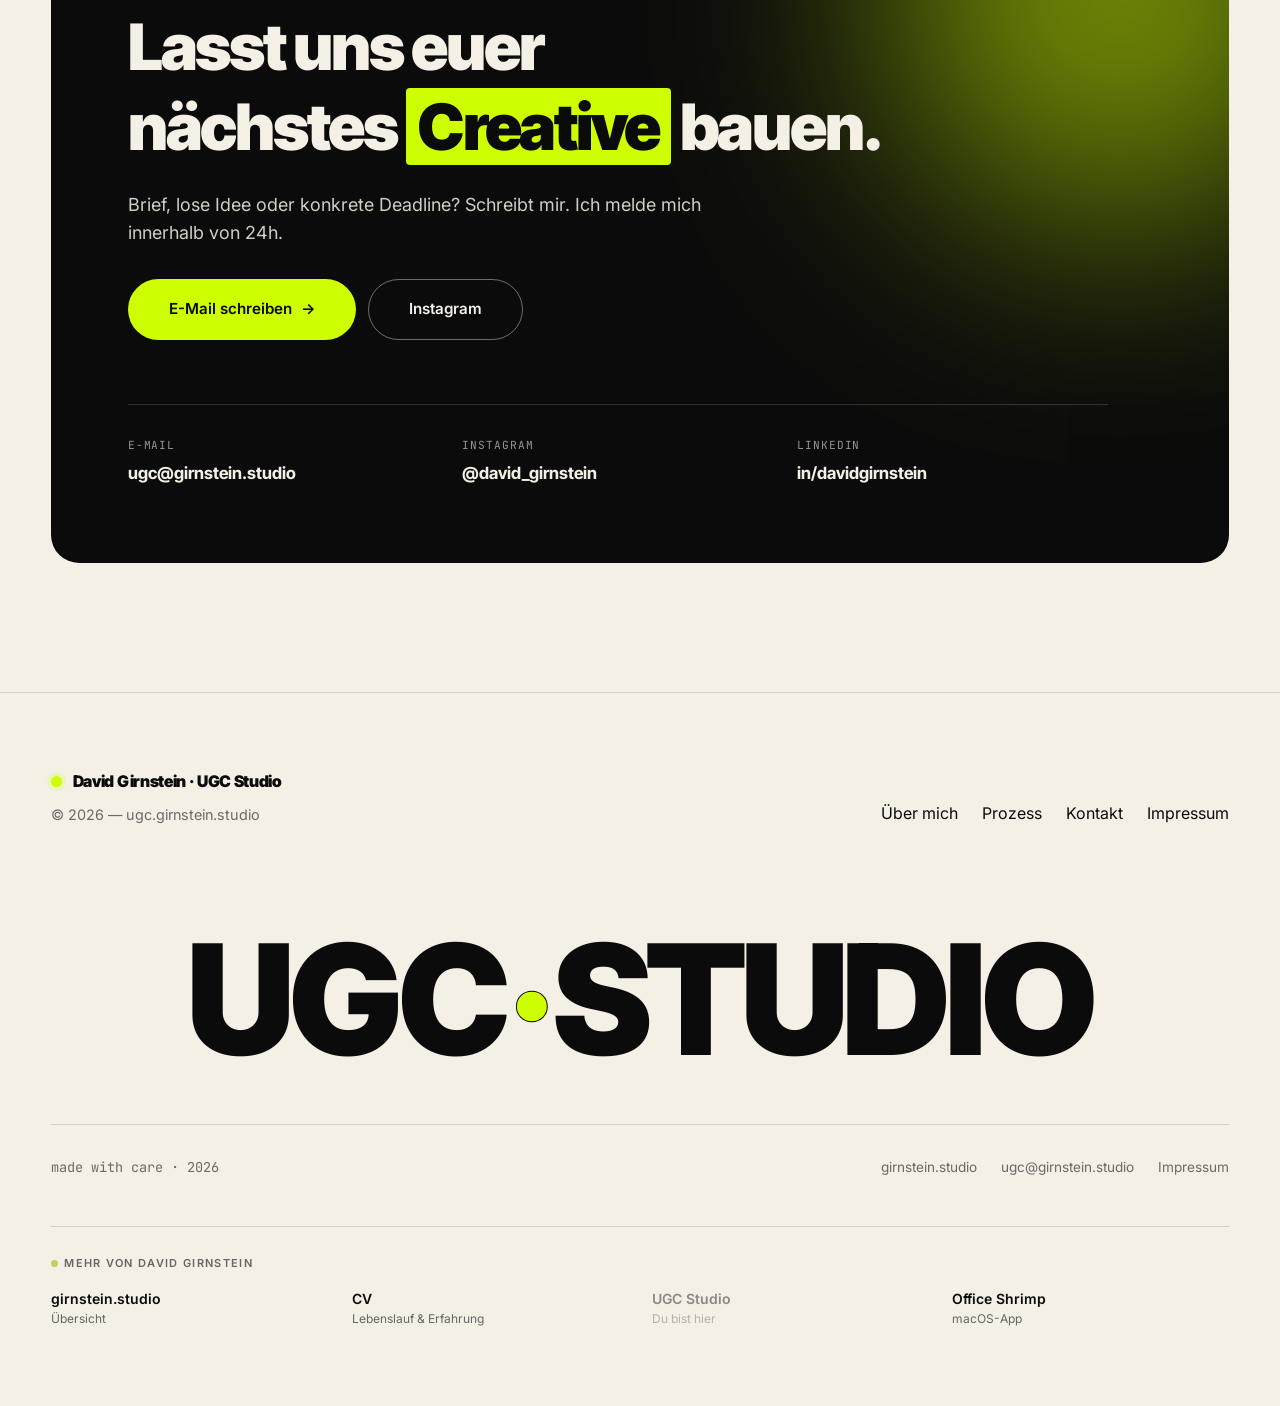
==== commit 8224a9f8: "Merge pull request #2 from Girni123/cross-links Footer: Links zwischen allen girnstein.studio-Seiten" ====
--- a/index.html
+++ b/index.html
@@ -33,7 +33,7 @@
         "name": "David Girnstein UGC Studio",
         "inLanguage": "de-DE",
         "publisher": {
-          "@id": "https://girnstein.studio/#person"
+          "@id": "https://cv.girnstein.studio/#person"
         }
       },
       {
@@ -50,7 +50,7 @@
           "addressCountry": "DE"
         },
         "founder": {
-          "@id": "https://girnstein.studio/#person"
+          "@id": "https://cv.girnstein.studio/#person"
         },
         "sameAs": [
           "https://www.instagram.com/david_girnstein/"
@@ -58,9 +58,9 @@
       },
       {
         "@type": "Person",
-        "@id": "https://girnstein.studio/#person",
+        "@id": "https://cv.girnstein.studio/#person",
         "name": "David Girnstein",
-        "url": "https://girnstein.studio/",
+        "url": "https://cv.girnstein.studio/",
         "image": "https://cv.girnstein.studio/assets/profile.jpg",
         "address": {
           "@type": "PostalAddress",
@@ -78,7 +78,7 @@
         "sameAs": [
           "https://www.linkedin.com/in/davidgirnstein/",
           "https://www.instagram.com/david_girnstein/",
-          "https://cv.girnstein.studio/",
+          "https://girnstein.studio/",
           "https://ugc.girnstein.studio/",
           "https://office-shrimp.girnstein.studio/"
         ]
@@ -106,6 +106,20 @@
     var ENABLE_KI_AVATAR = false;
     document.documentElement.classList.add(ENABLE_KI_AVATAR ? 'ki-on' : 'ki-off');
   </script>
+<!-- gs-network-style:start -->
+<style id="gs-network-style">
+  .gs-net{--gs-accent:#9DBF00;--gs-line:color-mix(in srgb,currentColor 14%,transparent);font:inherit;color:inherit;border-top:1px solid var(--gs-line);margin-top:clamp(28px,4vw,48px);padding-top:clamp(20px,3vw,28px);text-align:left}
+  .gs-net__label{display:flex;align-items:center;gap:.55em;margin:0 0 16px;font-size:11px;font-weight:600;letter-spacing:.12em;text-transform:uppercase;opacity:.6}
+  .gs-net__dot{width:7px;height:7px;border-radius:50%;background:var(--gs-accent,currentColor);flex:none}
+  .gs-net__list{list-style:none;margin:0;padding:0;display:grid;grid-template-columns:repeat(4,minmax(0,1fr));gap:12px 24px}
+  .gs-net__item a,.gs-net__item span.gs-net__cur{display:block;color:inherit;text-decoration:none;padding:2px 0}
+  .gs-net__name{display:block;font-size:14px;font-weight:600;line-height:1.3}
+  .gs-net__desc{display:block;font-size:12px;line-height:1.4;opacity:.6;margin-top:2px}
+  .gs-net__item a:hover .gs-net__name,.gs-net__item a:focus-visible .gs-net__name{text-decoration:underline;text-decoration-color:var(--gs-accent,currentColor);text-decoration-thickness:2px;text-underline-offset:3px}
+  .gs-net__cur{opacity:.45}
+  @media (max-width:640px){.gs-net__list{grid-template-columns:repeat(2,minmax(0,1fr))}}
+</style>
+<!-- gs-network-style:end -->
 </head>
 
 <body>
@@ -567,7 +581,18 @@
           <a href="impressum.html">Impressum</a>
         </div>
       </div>
-    </div>
+    <!-- gs-network:start -->
+  <div class="gs-net" role="navigation" aria-label="Mehr von David Girnstein">
+    <p class="gs-net__label"><span class="gs-net__dot" aria-hidden="true"></span>Mehr von David Girnstein</p>
+    <ul class="gs-net__list">
+      <li class="gs-net__item"><a href="https://girnstein.studio/"><span class="gs-net__name">girnstein.studio</span><span class="gs-net__desc">Übersicht</span></a></li>
+      <li class="gs-net__item"><a href="https://cv.girnstein.studio/"><span class="gs-net__name">CV</span><span class="gs-net__desc">Lebenslauf &amp; Erfahrung</span></a></li>
+      <li class="gs-net__item"><span class="gs-net__cur" aria-current="page"><span class="gs-net__name">UGC Studio</span><span class="gs-net__desc">Du bist hier</span></span></li>
+      <li class="gs-net__item"><a href="https://office-shrimp.girnstein.studio/"><span class="gs-net__name">Office Shrimp</span><span class="gs-net__desc">macOS-App</span></a></li>
+    </ul>
+  </div>
+<!-- gs-network:end -->
+</div>
   </footer>
 
   <script src="js/main.js" defer></script>
